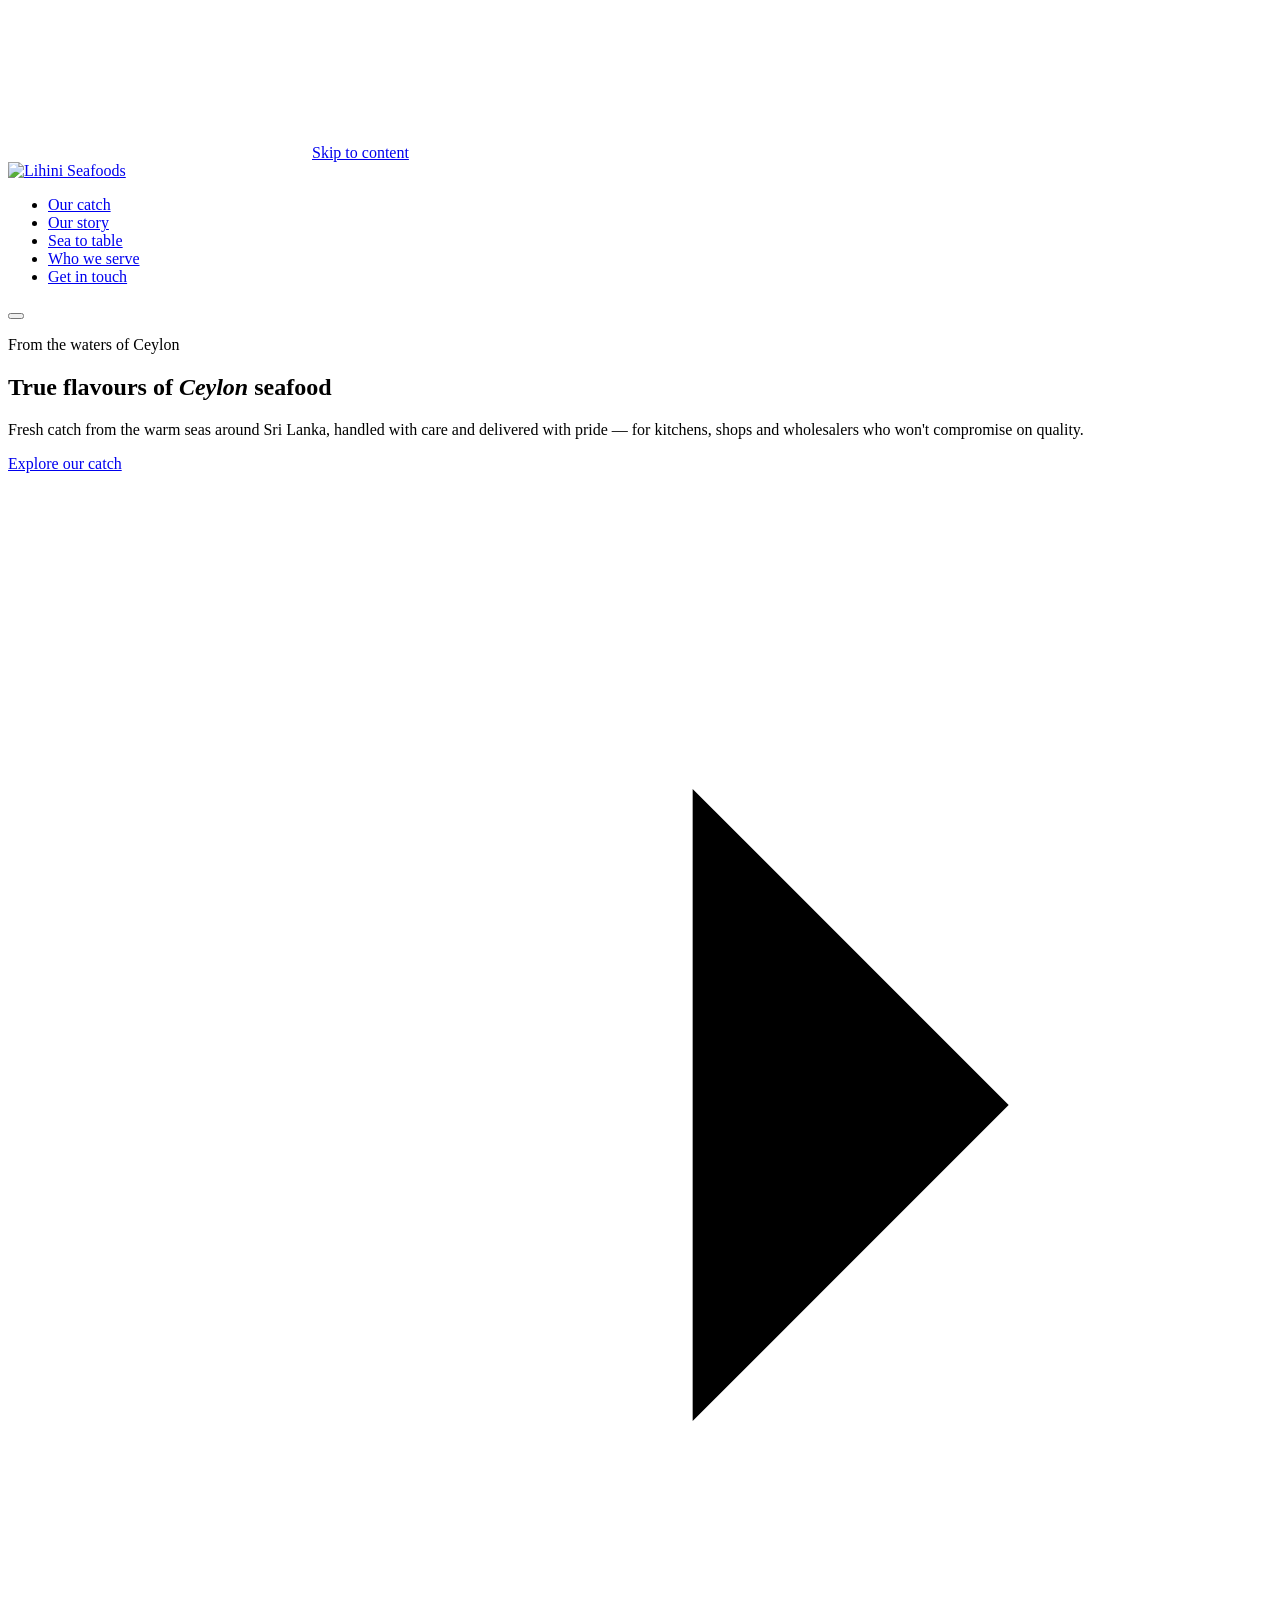
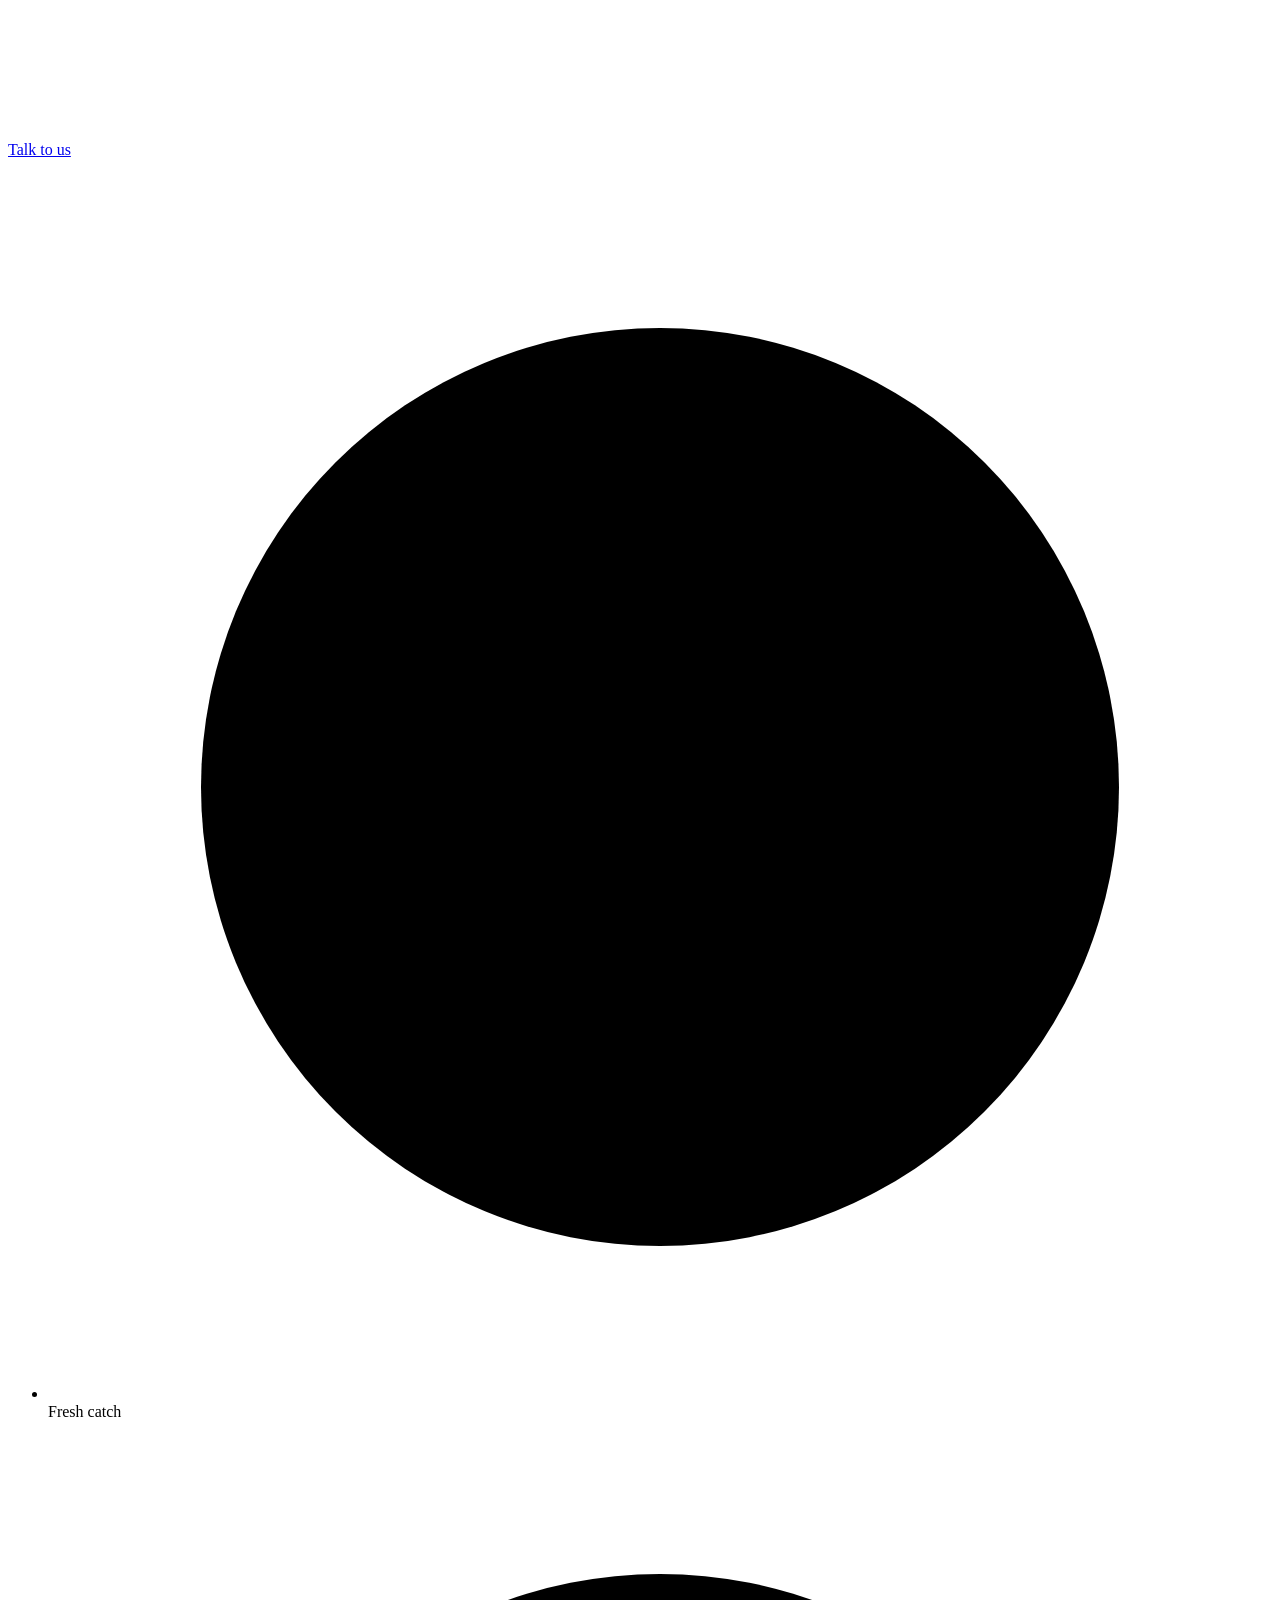
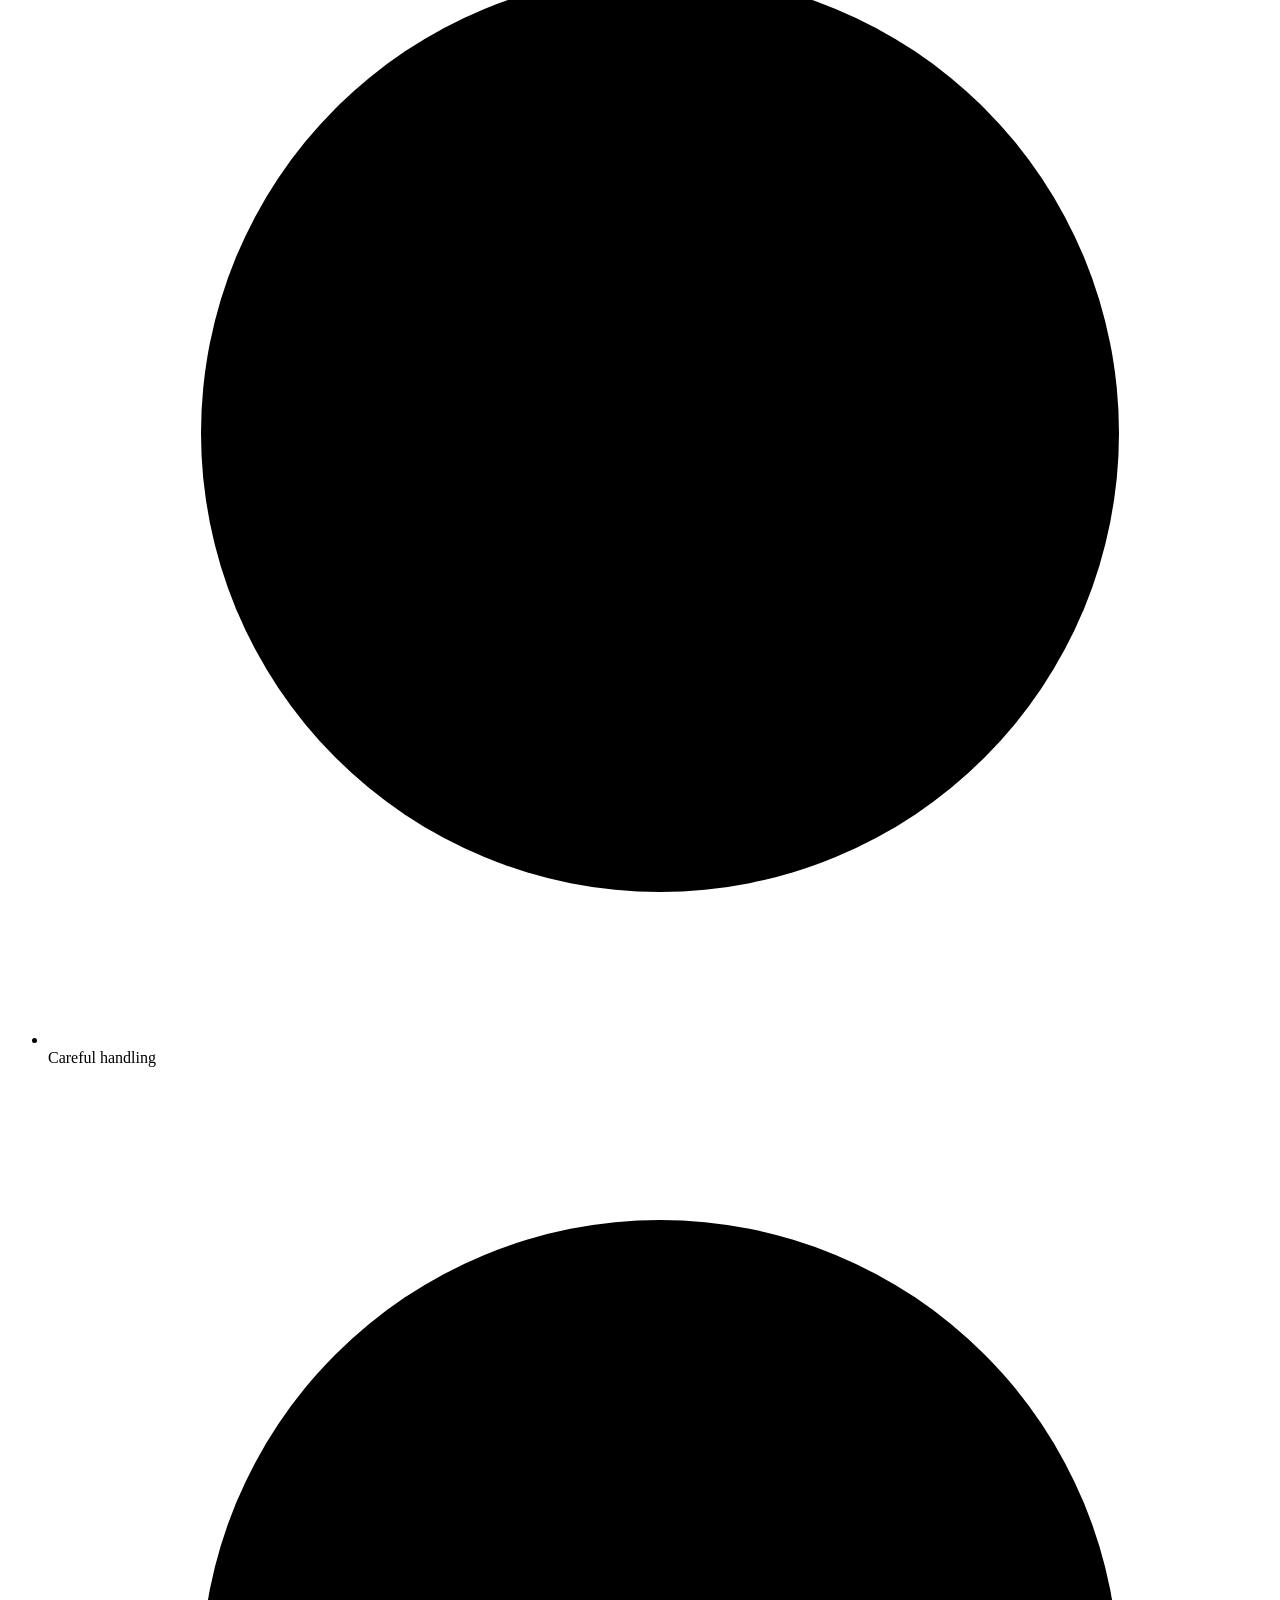
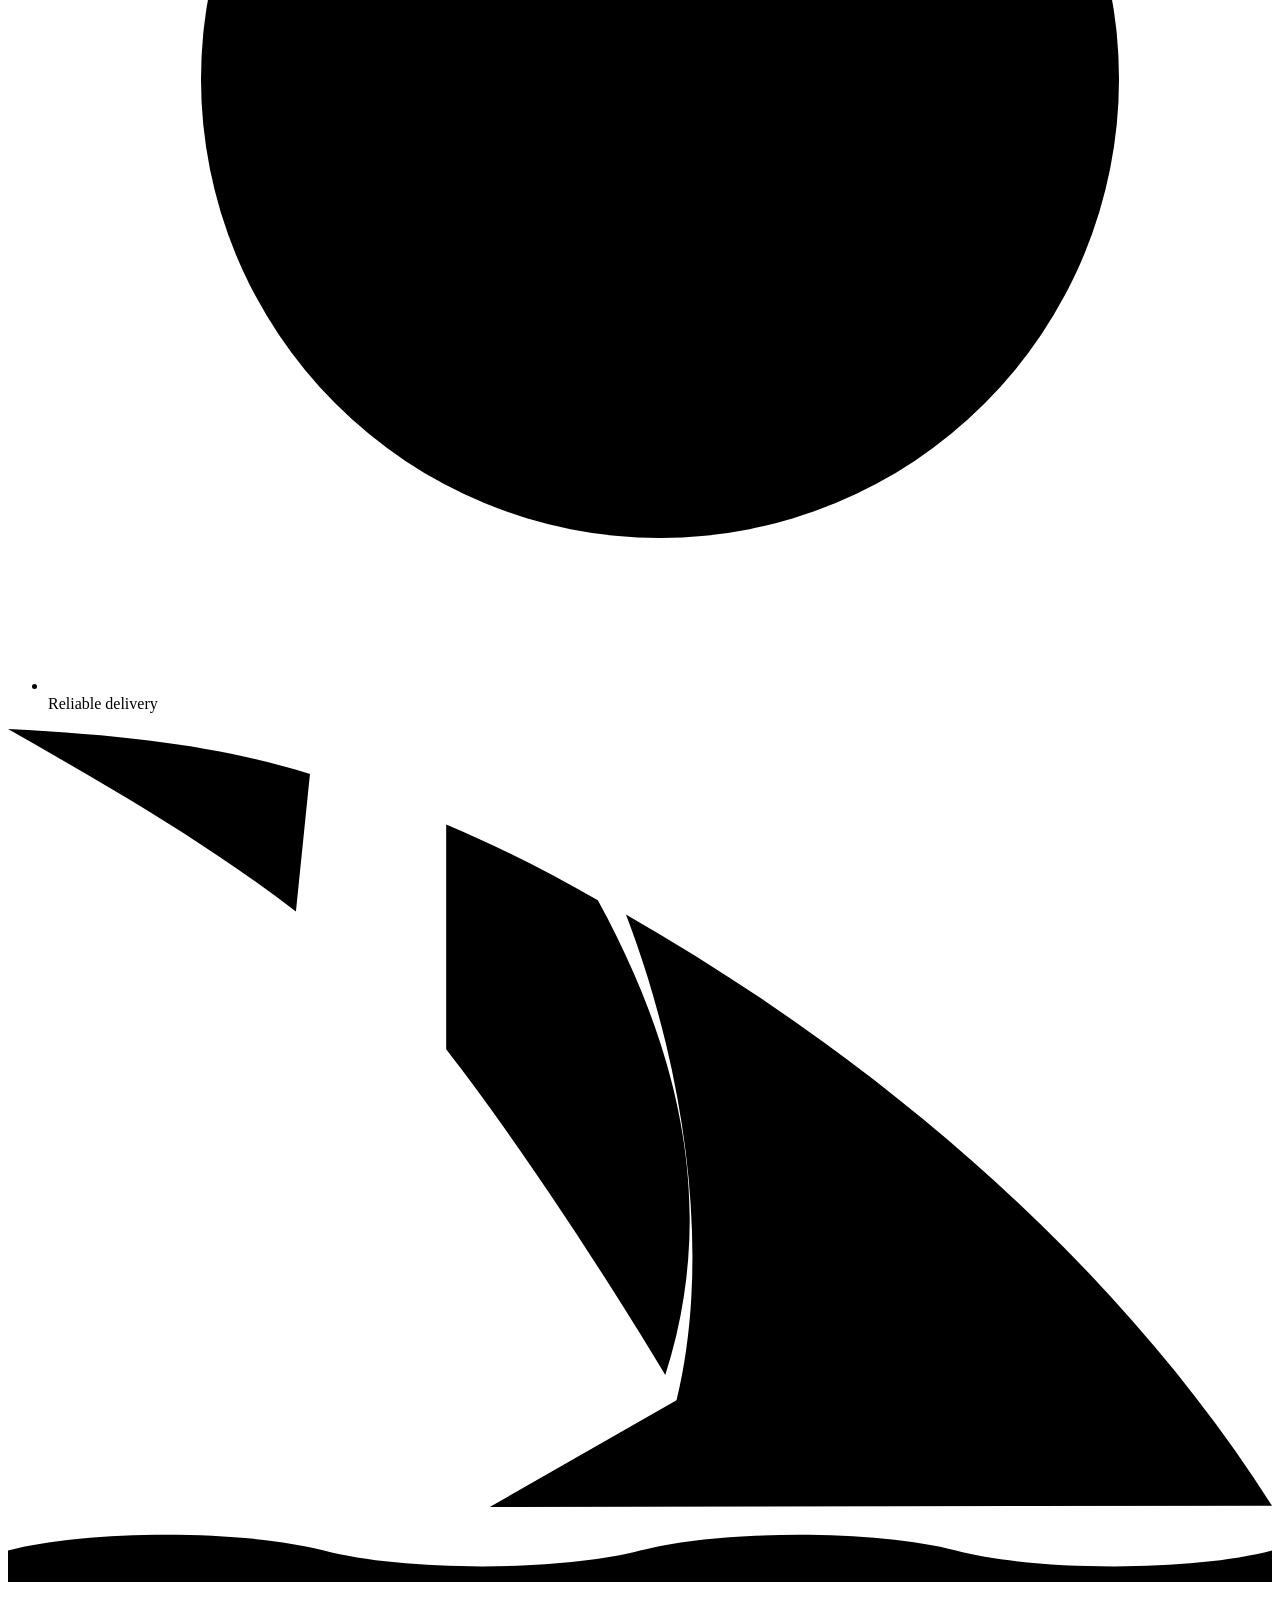
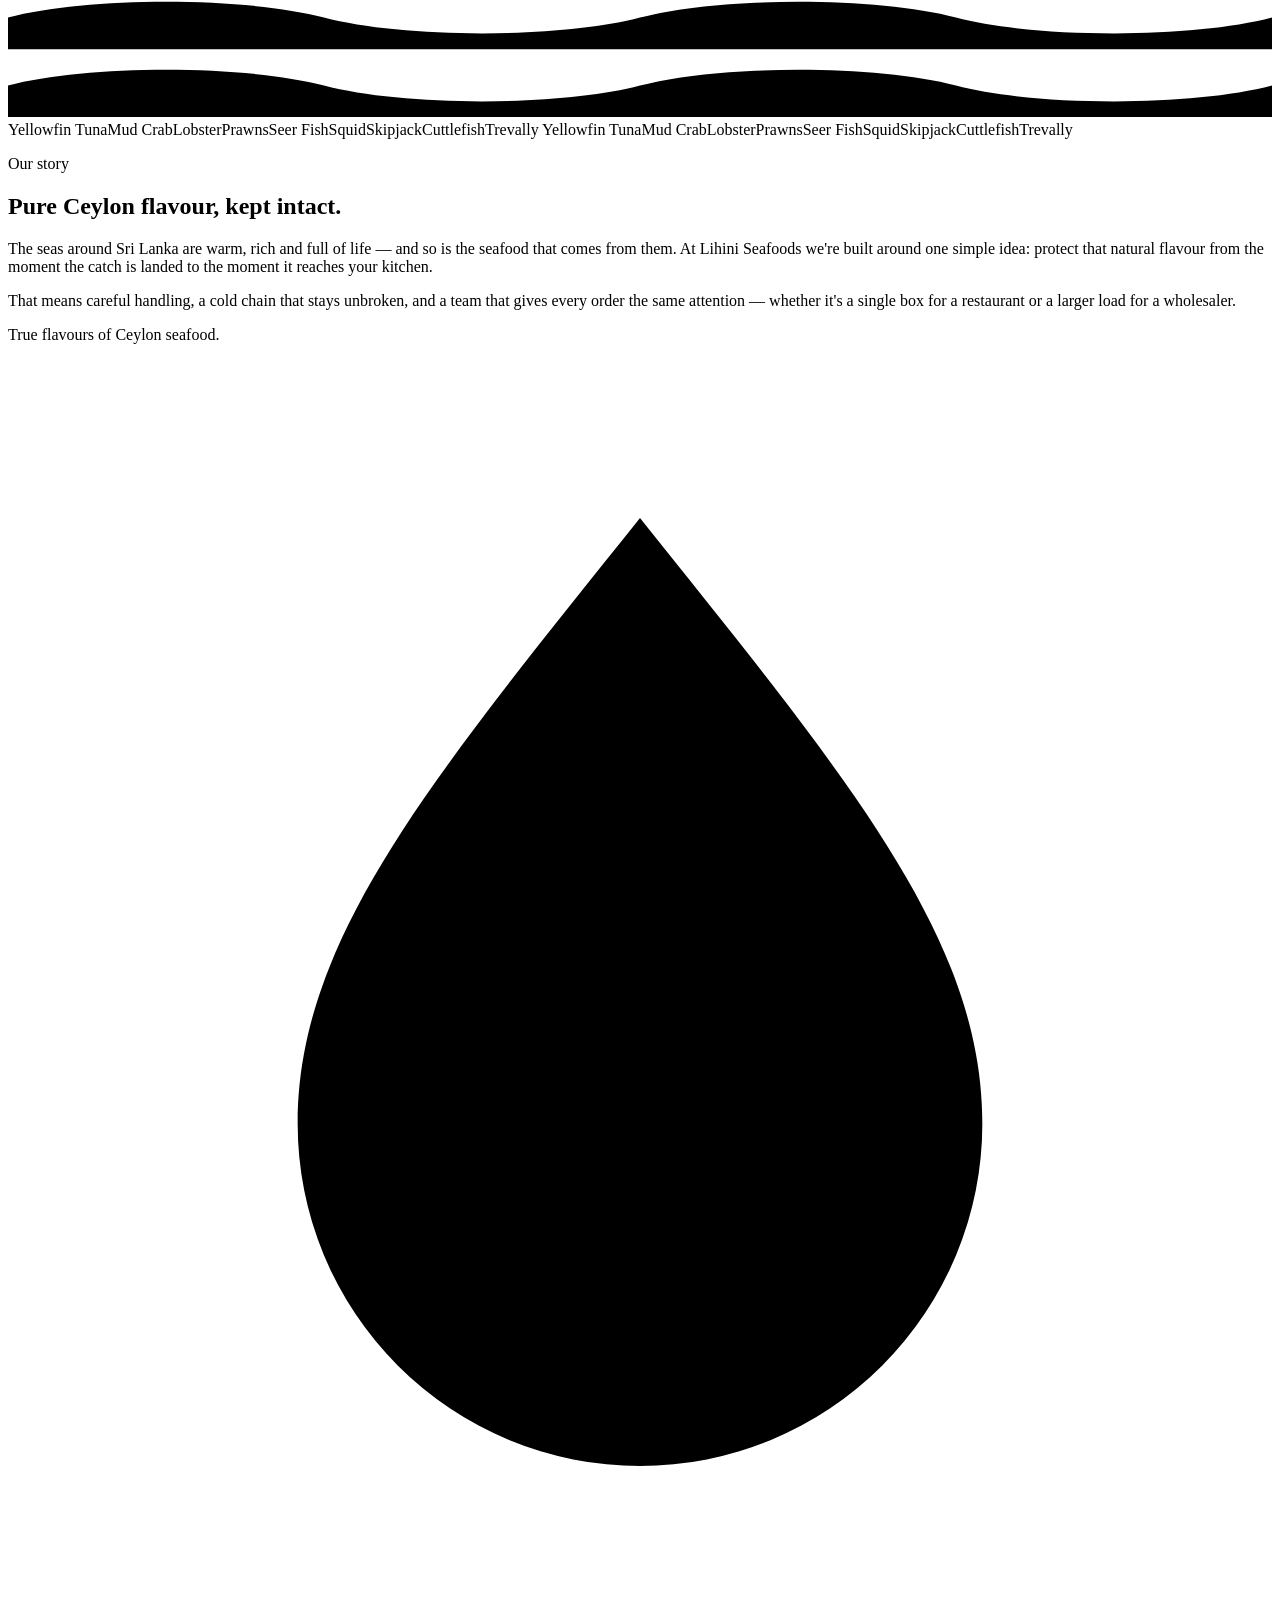
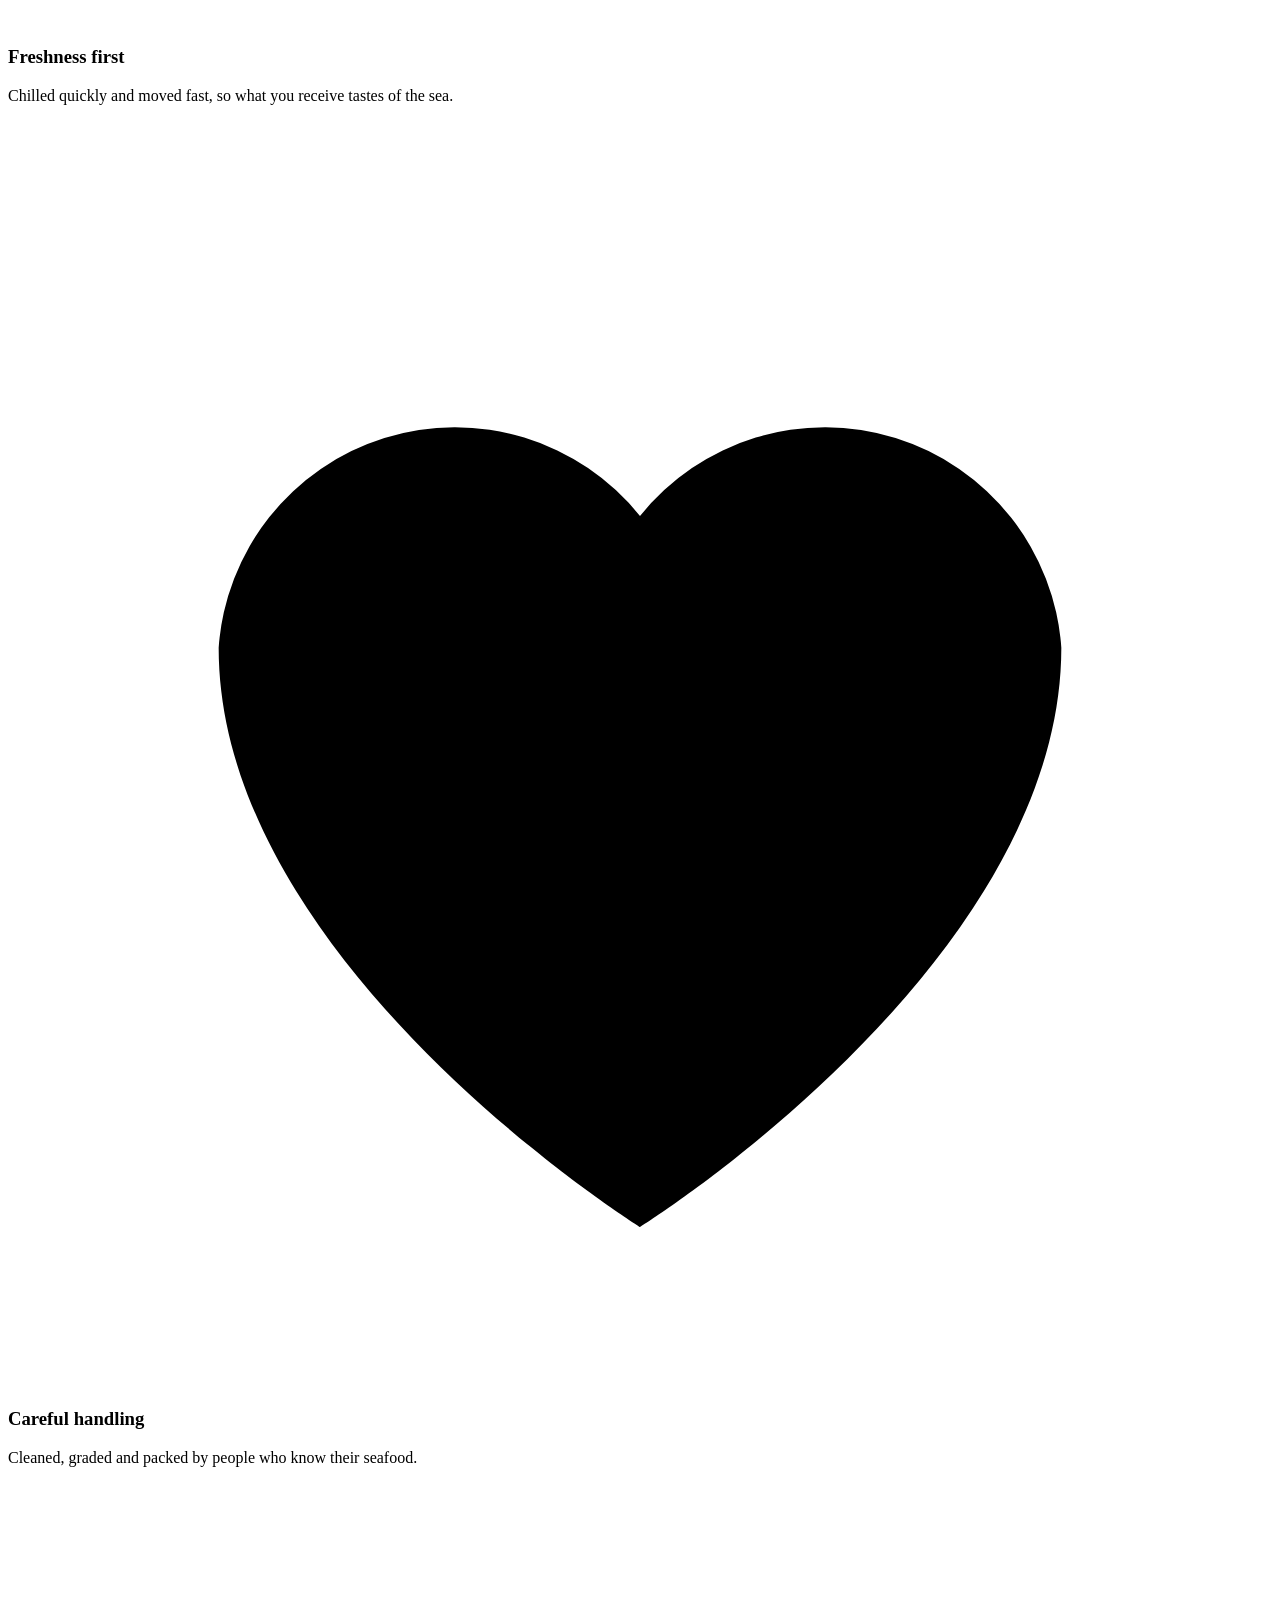
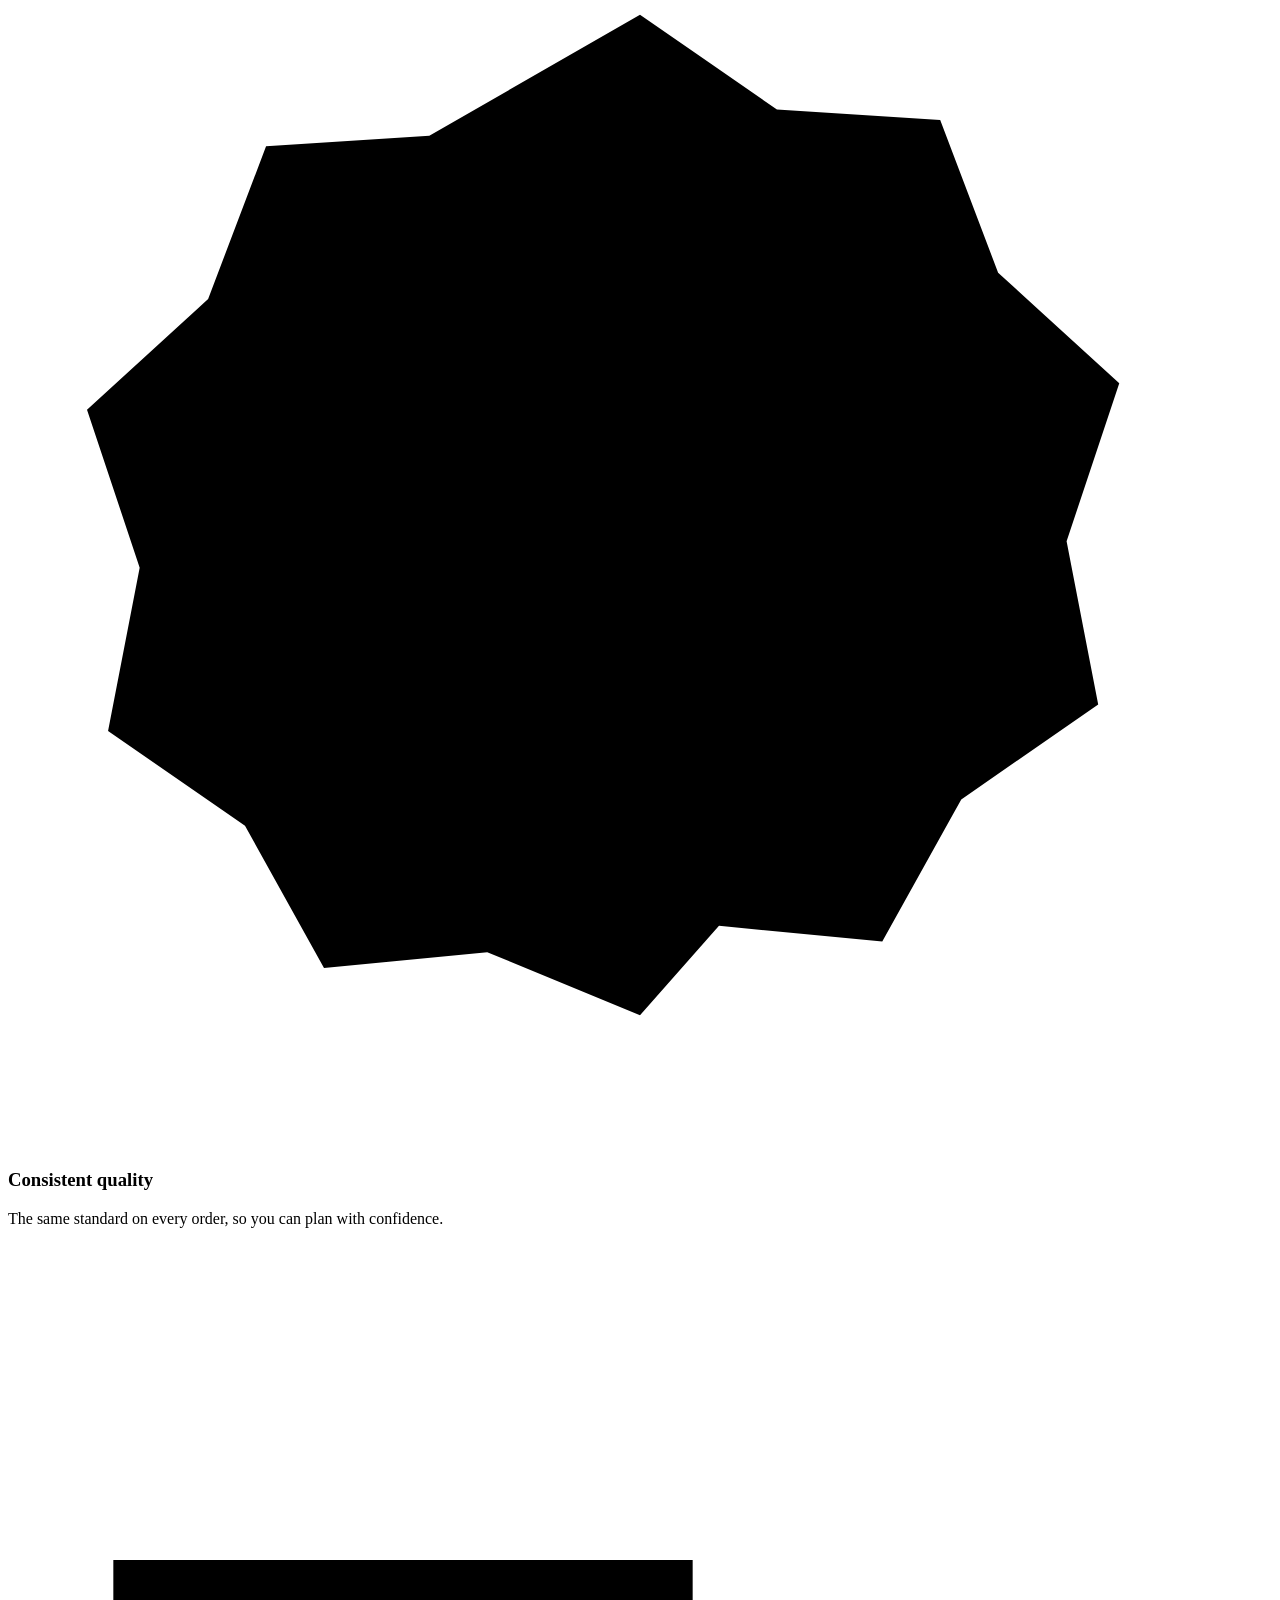
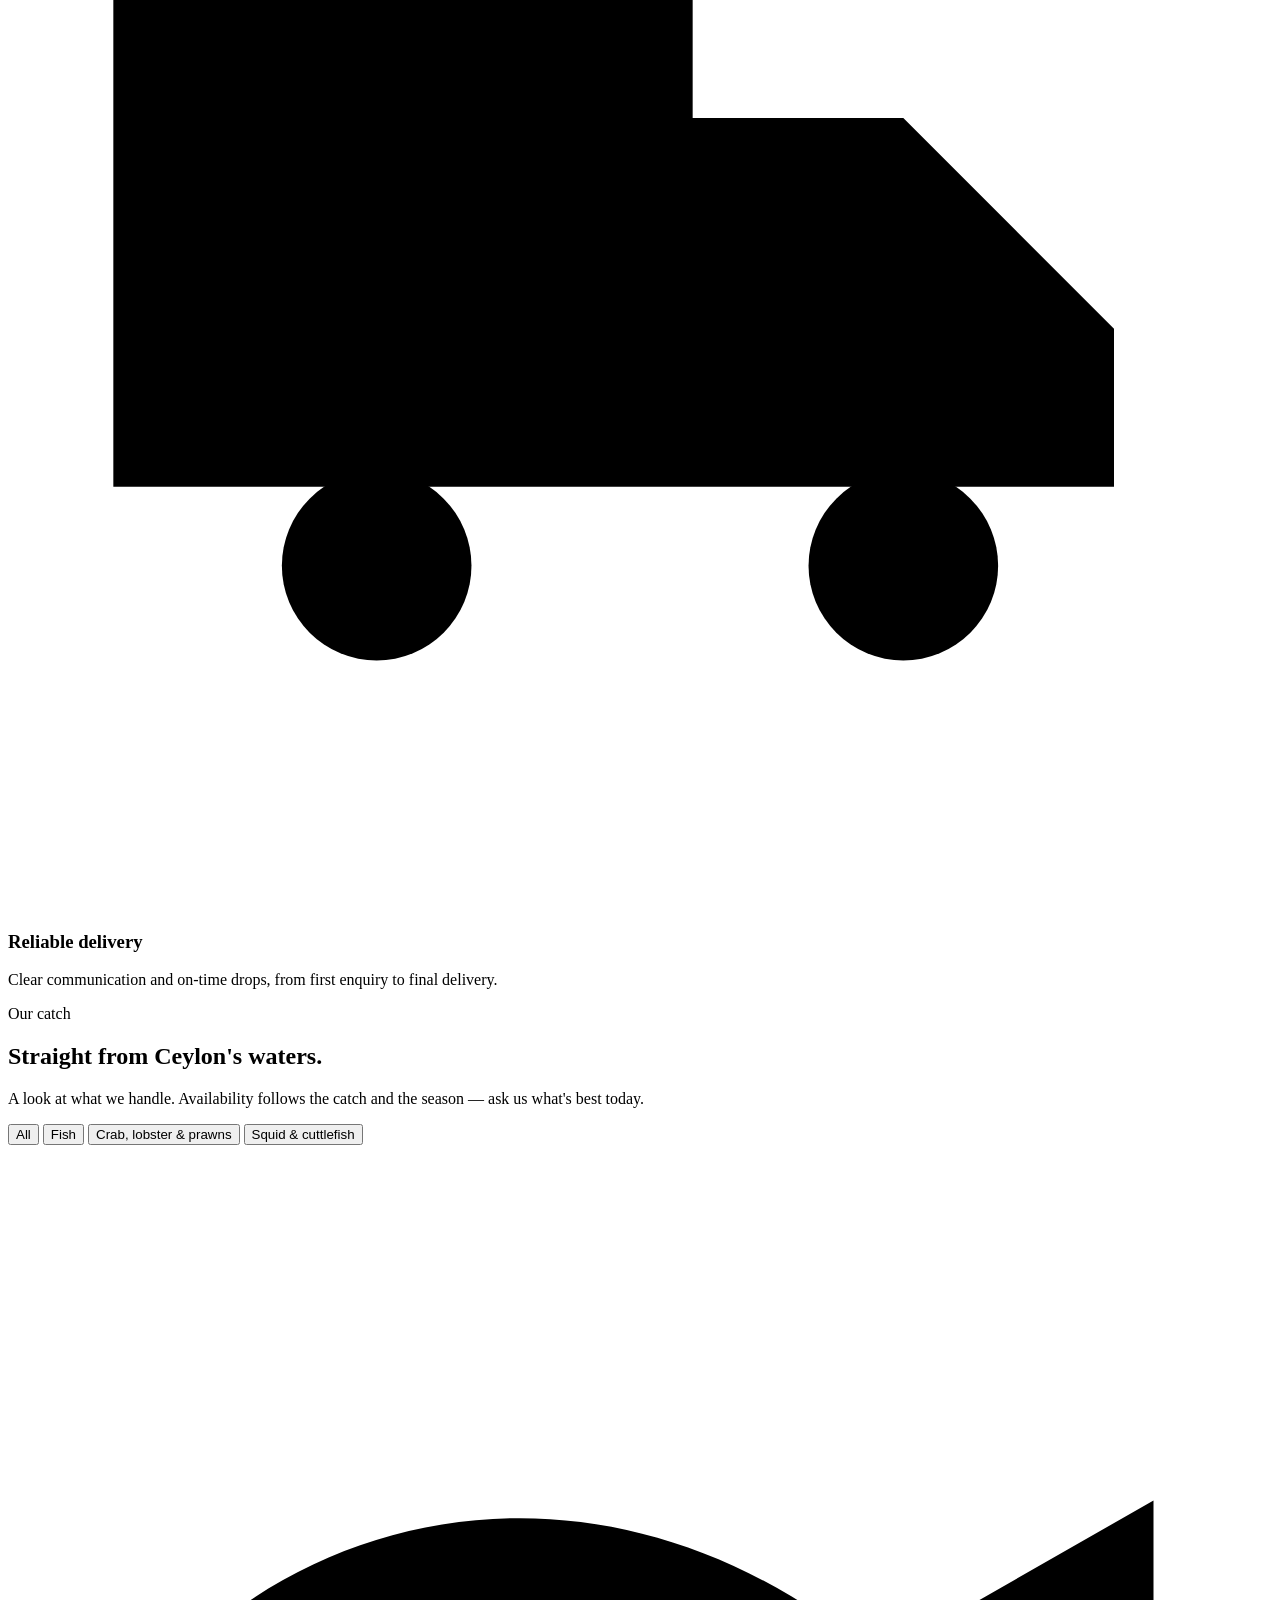
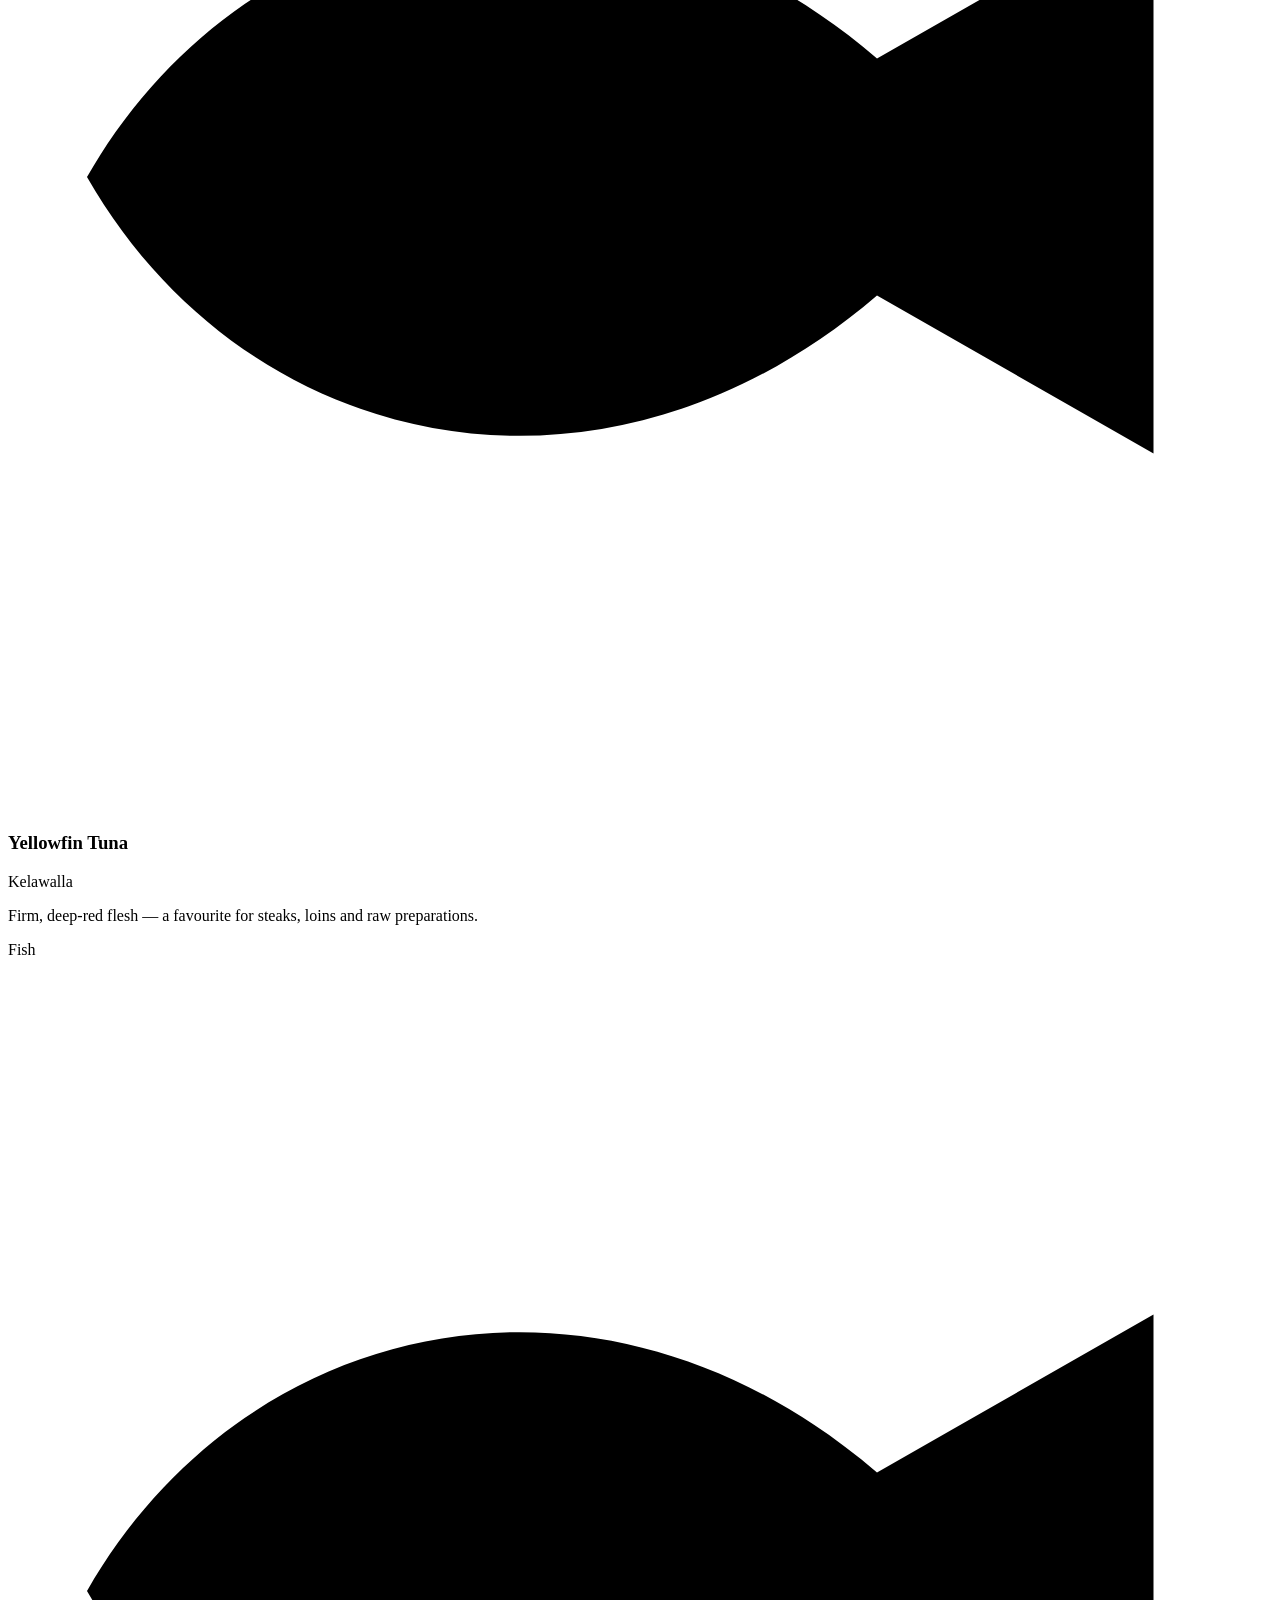
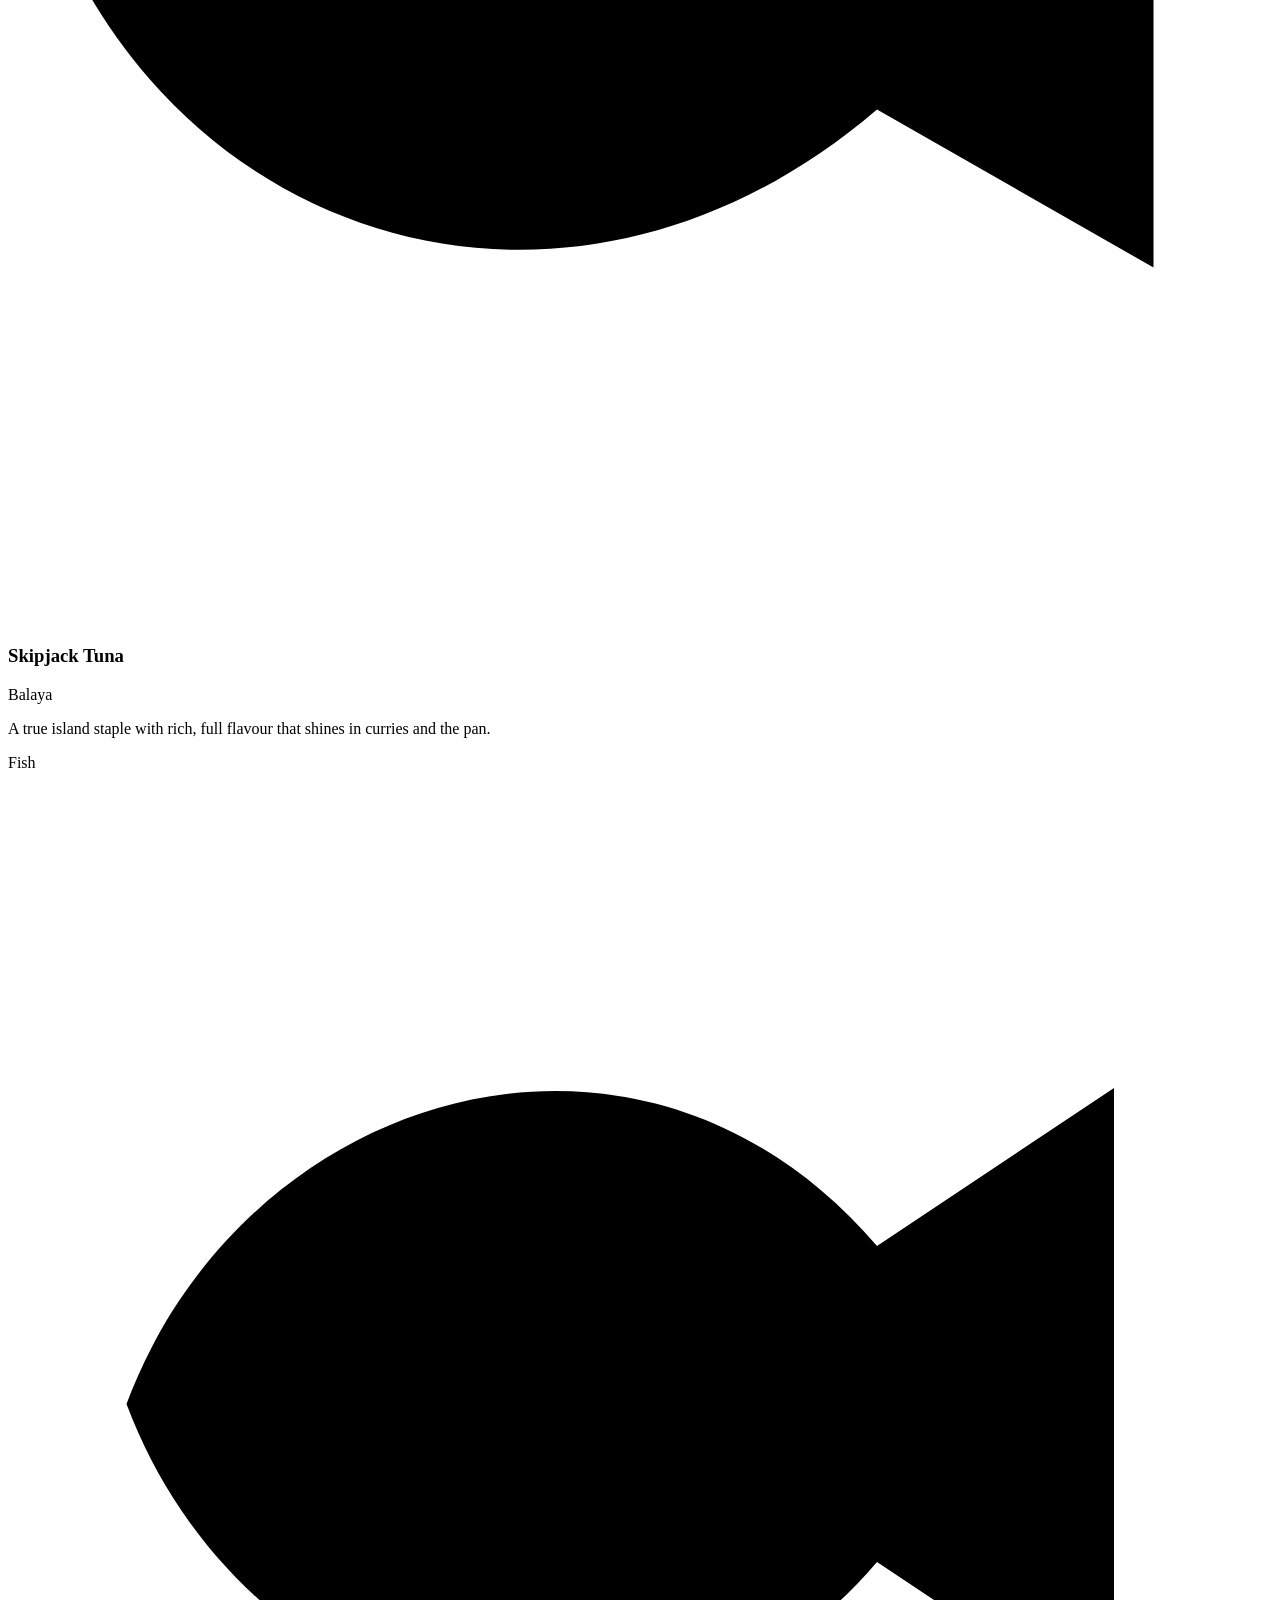
==== index.html @ 2b6627c9 "Add files via upload" ====
<!doctype html>
<html lang="en">
<head>
<meta charset="utf-8">
<meta name="viewport" content="width=device-width,initial-scale=1">
<title>Lihini Seafoods | True flavours of Ceylon seafood</title>
<meta name="description" content="Lihini Seafoods brings the true flavours of Ceylon seafood to your kitchen — fresh fish, crab, lobster, prawns and squid, carefully handled and reliably delivered.">
<meta name="theme-color" content="#17345a">
<link rel="canonical" href="https://lihini.pages.dev/">

<meta property="og:type" content="website">
<meta property="og:site_name" content="Lihini Seafoods">
<meta property="og:title" content="Lihini Seafoods | True flavours of Ceylon seafood">
<meta property="og:description" content="Fresh Ceylon seafood, carefully handled and reliably delivered.">
<meta property="og:url" content="https://lihini.pages.dev/">
<meta property="og:image" content="https://lihini.pages.dev/assets/img/og.jpg">
<meta property="og:image:width" content="1200">
<meta property="og:image:height" content="630">
<meta name="twitter:card" content="summary_large_image">

<link rel="icon" href="favicon.svg" type="image/svg+xml">
<link rel="icon" href="favicon.ico" sizes="48x48">
<link rel="apple-touch-icon" href="assets/img/apple-touch-icon.png">

<link rel="preload" href="assets/fonts/fira-400.woff" as="font" type="font/woff" crossorigin>
<link rel="preload" href="assets/fonts/fira-800.woff" as="font" type="font/woff" crossorigin>
<link rel="stylesheet" href="assets/css/style.css">
<script>document.documentElement.className="js"</script>

<script type="application/ld+json">
{"@context":"https://schema.org","@type":"Organization","name":"Lihini Seafoods","url":"https://lihini.pages.dev/","logo":"https://lihini.pages.dev/assets/img/logo-full.webp","slogan":"True flavours of Ceylon seafood"}
</script>
</head>
<body>

<!-- Icon sprite -->
<svg class="sprite" aria-hidden="true" focusable="false">
  <symbol id="i-arrow" viewBox="0 0 24 24"><path d="M5 12h14M13 6l6 6-6 6"/></symbol>
  <symbol id="i-check" viewBox="0 0 24 24"><circle cx="12" cy="12" r="9"/><path d="M8 12.5l3 3 5-6"/></symbol>

  <!-- catch icons -->
  <symbol id="c-fish" viewBox="0 0 64 64"><path d="M4 32C12 18 30 14 44 26l14-8v28l-14-8C30 50 12 46 4 32z"/><path d="M22 24c3 5 3 11 0 16"/><circle cx="14" cy="30" r="1.6" fill="currentColor" stroke="none"/></symbol>
  <symbol id="c-fish2" viewBox="0 0 64 64"><path d="M6 32c6-16 26-22 38-8l12-8v32l-12-8C32 54 12 48 6 32z"/><path d="M18 34c8 3 16 3 24 0"/><circle cx="16" cy="29" r="1.6" fill="currentColor" stroke="none"/></symbol>
  <symbol id="c-crab" viewBox="0 0 64 64"><ellipse cx="32" cy="38" rx="16" ry="11"/><path d="M18 33C9 31 6 22 11 15c4 3 6 7 9 11M46 33c9-2 12-11 7-18-4 3-6 7-9 11M17 42l-9 6M19 46l-7 8M24 49l-4 8M47 42l9 6M45 46l7 8M40 49l4 8M27 28v-5M37 28v-5"/></symbol>
  <symbol id="c-lobster" viewBox="0 0 64 64"><path d="M32 22c-6 0-8 8-6 16l2 10h8l2-10c2-8 0-16-6-16z"/><path d="M26 26C18 24 14 18 16 10c6 2 10 6 12 12M38 26c8-2 12-8 10-16-6 2-10 6-12 12M30 22L26 6M34 22l4-16M26 34h12M27 41h10M26 52l-4 8M32 52v9M38 52l4 8"/></symbol>
  <symbol id="c-prawn" viewBox="0 0 64 64"><path d="M46 16C36 10 20 14 16 28c-3 12 4 22 16 24-6-6-6-14-2-20 4-6 12-8 16-16z"/><path d="M46 16c6-2 10-6 12-10M46 16c6 2 12 0 14-2M16 28l-8 2M18 36l-8 6M24 44l-5 8M24 24l8 6"/></symbol>
  <symbol id="c-squid" viewBox="0 0 64 64"><path d="M32 4c8 8 10 22 6 32H26c-4-10-2-24 6-32z"/><path d="M32 4L21 15M32 4l11 11M26 36c-2 8-6 14-10 22M30 36c0 10-2 16-2 24M34 36c0 10 2 16 2 24M38 36c2 8 6 14 10 22"/><circle cx="29" cy="31" r="1.5" fill="currentColor" stroke="none"/><circle cx="35" cy="31" r="1.5" fill="currentColor" stroke="none"/></symbol>

  <!-- value icons -->
  <symbol id="v-drop" viewBox="0 0 24 24"><path d="M12 3c4 5 6.5 8 6.5 11.5a6.5 6.5 0 0 1-13 0C5.5 11 8 8 12 3z"/></symbol>
  <symbol id="v-hands" viewBox="0 0 24 24"><path d="M12 21s-8-5-8-11a4.5 4.5 0 0 1 8-2.5A4.5 4.5 0 0 1 20 10c0 6-8 11-8 11z"/></symbol>
  <symbol id="v-badge" viewBox="0 0 24 24"><path d="M12 2.5l2.6 1.8 3.1.2 1.1 2.9 2.3 2.1-1 3 .6 3.1-2.6 1.8-1.5 2.7-3.1-.3L12 21.5l-2.9-1.2-3.1.3-1.5-2.7-2.6-1.8.6-3.1-1-3 2.3-2.1 1.1-2.9 3.1-.2z"/><path d="M8.5 12.2l2.5 2.5 4.5-5"/></symbol>
  <symbol id="v-truck" viewBox="0 0 24 24"><path d="M2 6h11v10H2zM13 9h4l4 4v3h-8"/><circle cx="7" cy="17.5" r="1.8"/><circle cx="17" cy="17.5" r="1.8"/></symbol>

  <!-- audience icons -->
  <symbol id="a-plate" viewBox="0 0 24 24"><circle cx="13" cy="12" r="6.5"/><circle cx="13" cy="12" r="3"/><path d="M3 3v6a2 2 0 0 0 2 2v10M6.5 3v6M3 7h3.5"/></symbol>
  <symbol id="a-shop" viewBox="0 0 24 24"><path d="M3 9l1.5-5h15L21 9M4 9v11h16V9M3 9c0 2 3 2 3 0 0 2 3 2 3 0 0 2 3 2 3 0 0 2 3 2 3 0 0 2 3 2 3 0M10 20v-6h4v6"/></symbol>
  <symbol id="a-box" viewBox="0 0 24 24"><path d="M3 8l9-4 9 4-9 4-9-4zM3 8v8l9 4 9-4V8M12 12v8"/></symbol>
  <symbol id="a-cloche" viewBox="0 0 24 24"><path d="M4 17h16M5 17a7 7 0 0 1 14 0M12 8V6M10 6h4M3 20h18"/></symbol>

  <!-- decorative fin -->
  <symbol id="fin" viewBox="0 0 900 560"><path d="M0 0C100 5 160 15 215 32L205 130C140 80 70 40 0 0Z"/><path d="M312 68C350 84 385 102 420 122C490 250 500 360 468 460C420 380 360 290 312 228Z"/><path d="M440 132C620 235 790 380 900 553L343 554L476 478C500 380 485 250 440 132Z"/></symbol>
</svg>

<a class="skip" href="#products">Skip to content</a>

<!-- ============ HEADER ============ -->
<header class="hdr">
  <div class="wrap">
    <a class="brand" href="#top" aria-label="Lihini Seafoods — home">
      <img src="assets/img/logo.webp" width="124" height="48" alt="Lihini Seafoods">
    </a>
    <nav class="nav" id="nav" aria-label="Main">
      <ul>
        <li><a href="#products">Our catch</a></li>
        <li><a href="#about">Our story</a></li>
        <li><a href="#process">Sea to table</a></li>
        <li><a href="#serve">Who we serve</a></li>
        <li class="cta"><a class="btn btn-p" href="#contact">Get in touch</a></li>
      </ul>
    </nav>
    <button class="burger" id="burger" aria-label="Menu" aria-expanded="false" aria-controls="nav"><span></span><span></span><span></span></button>
  </div>
</header>

<main id="top">

<!-- ============ HERO ============ -->
<section class="hero" aria-label="Welcome">
  <div class="bubbles" aria-hidden="true">
    <i style="--x:8%;--s:14px;--t:15s;--d:0s"></i><i style="--x:19%;--s:22px;--t:19s;--d:3s"></i><i style="--x:33%;--s:10px;--t:13s;--d:6s"></i><i style="--x:47%;--s:18px;--t:17s;--d:1s"></i>
    <i style="--x:61%;--s:12px;--t:14s;--d:8s"></i><i style="--x:74%;--s:24px;--t:21s;--d:4s"></i><i style="--x:86%;--s:16px;--t:16s;--d:9s"></i><i style="--x:93%;--s:10px;--t:12s;--d:2s"></i>
  </div>

  <div class="wrap hero-grid">
    <div class="hero-copy">
      <p class="eyebrow fade" style="--d:.1">From the waters of Ceylon</p>
      <h1 aria-label="True flavours of Ceylon seafood">
        <span class="w" aria-hidden="true"><span style="--i:0">True</span></span>
        <span class="w" aria-hidden="true"><span style="--i:1">flavours</span></span>
        <span class="w" aria-hidden="true"><span style="--i:2">of</span></span>
        <span class="w" aria-hidden="true"><em style="--i:3">Ceylon</em></span>
        <span class="w" aria-hidden="true"><span style="--i:4">seafood</span></span>
      </h1>
      <p class="lead fade" style="--d:.8">Fresh catch from the warm seas around Sri Lanka, handled with care and delivered with pride — for kitchens, shops and wholesalers who won't compromise on quality.</p>
      <div class="hero-cta fade" style="--d:1">
        <a class="btn btn-p" href="#products">Explore our catch <svg viewBox="0 0 24 24" aria-hidden="true"><use href="#i-arrow"/></svg></a>
        <a class="btn btn-o" href="#contact">Talk to us</a>
      </div>
      <ul class="ticks fade" style="--d:1.2">
        <li><svg viewBox="0 0 24 24" aria-hidden="true"><use href="#i-check"/></svg>Fresh catch</li>
        <li><svg viewBox="0 0 24 24" aria-hidden="true"><use href="#i-check"/></svg>Careful handling</li>
        <li><svg viewBox="0 0 24 24" aria-hidden="true"><use href="#i-check"/></svg>Reliable delivery</li>
      </ul>
    </div>

    <div class="art" aria-hidden="true">
      <i class="dot d1"></i><i class="dot d2"></i><i class="dot d3"></i>
      <svg class="fin" viewBox="0 0 900 560">
        <path class="b b1" d="M0 0C100 5 160 15 215 32L205 130C140 80 70 40 0 0Z"/>
        <path class="b b2" d="M312 68C350 84 385 102 420 122C490 250 500 360 468 460C420 380 360 290 312 228Z"/>
        <path class="b b3" d="M440 132C620 235 790 380 900 553L343 554L476 478C500 380 485 250 440 132Z"/>
      </svg>
    </div>
  </div>

  <div class="waves" aria-hidden="true">
    <svg class="wv w1" viewBox="0 0 2400 120" preserveAspectRatio="none"><path d="M0 60C150 20 450 20 600 60S1050 100 1200 60S1650 20 1800 60S2250 100 2400 60V120H0Z"/></svg>
    <svg class="wv w2" viewBox="0 0 2400 120" preserveAspectRatio="none"><path d="M0 60C150 20 450 20 600 60S1050 100 1200 60S1650 20 1800 60S2250 100 2400 60V120H0Z"/></svg>
    <svg class="wv w3" viewBox="0 0 2400 120" preserveAspectRatio="none"><path d="M0 60C150 20 450 20 600 60S1050 100 1200 60S1650 20 1800 60S2250 100 2400 60V120H0Z"/></svg>
  </div>
</section>

<!-- ============ SPECIES BELT ============ -->
<div class="belt" aria-hidden="true">
  <div class="belt-track">
    <span>Yellowfin Tuna</span><span>Mud Crab</span><span>Lobster</span><span>Prawns</span><span>Seer Fish</span><span>Squid</span><span>Skipjack</span><span>Cuttlefish</span><span>Trevally</span>
    <span>Yellowfin Tuna</span><span>Mud Crab</span><span>Lobster</span><span>Prawns</span><span>Seer Fish</span><span>Squid</span><span>Skipjack</span><span>Cuttlefish</span><span>Trevally</span>
  </div>
</div>

<!-- ============ ABOUT ============ -->
<section class="sec" id="about">
  <div class="wrap about">
    <div class="reveal">
      <p class="eyebrow">Our story</p>
      <h2>Pure Ceylon flavour, kept intact.</h2>
      <p class="body">The seas around Sri Lanka are warm, rich and full of life — and so is the seafood that comes from them. At Lihini Seafoods we're built around one simple idea: protect that natural flavour from the moment the catch is landed to the moment it reaches your kitchen.</p>
      <p class="body">That means careful handling, a cold chain that stays unbroken, and a team that gives every order the same attention — whether it's a single box for a restaurant or a larger load for a wholesaler.</p>
      <p class="quote">True flavours of Ceylon seafood.</p>
    </div>

    <div class="values">
      <article class="val reveal" style="--d:.05">
        <span class="vic"><svg viewBox="0 0 24 24" aria-hidden="true"><use href="#v-drop"/></svg></span>
        <h3>Freshness first</h3>
        <p>Chilled quickly and moved fast, so what you receive tastes of the sea.</p>
      </article>
      <article class="val reveal" style="--d:.15">
        <span class="vic"><svg viewBox="0 0 24 24" aria-hidden="true"><use href="#v-hands"/></svg></span>
        <h3>Careful handling</h3>
        <p>Cleaned, graded and packed by people who know their seafood.</p>
      </article>
      <article class="val reveal" style="--d:.25">
        <span class="vic"><svg viewBox="0 0 24 24" aria-hidden="true"><use href="#v-badge"/></svg></span>
        <h3>Consistent quality</h3>
        <p>The same standard on every order, so you can plan with confidence.</p>
      </article>
      <article class="val reveal" style="--d:.35">
        <span class="vic"><svg viewBox="0 0 24 24" aria-hidden="true"><use href="#v-truck"/></svg></span>
        <h3>Reliable delivery</h3>
        <p>Clear communication and on-time drops, from first enquiry to final delivery.</p>
      </article>
    </div>
  </div>
</section>

<!-- ============ PRODUCTS ============ -->
<section class="sec sec-foam" id="products">
  <div class="wrap">
    <div class="head reveal">
      <p class="eyebrow">Our catch</p>
      <h2>Straight from Ceylon's waters.</h2>
      <p class="lead">A look at what we handle. Availability follows the catch and the season — ask us what's best today.</p>
    </div>

    <div class="chips reveal" role="group" aria-label="Filter the catch">
      <button class="chip" data-f="all" aria-pressed="true">All</button>
      <button class="chip" data-f="fish" aria-pressed="false">Fish</button>
      <button class="chip" data-f="shellfish" aria-pressed="false">Crab, lobster &amp; prawns</button>
      <button class="chip" data-f="squid" aria-pressed="false">Squid &amp; cuttlefish</button>
    </div>

    <div class="grid" id="grid">
      <article class="card reveal" data-cat="fish" style="--d:0">
        <span class="cic"><svg class="ic" viewBox="0 0 64 64" aria-hidden="true"><use href="#c-fish"/></svg></span>
        <h3>Yellowfin Tuna</h3><p class="loc">Kelawalla</p>
        <p>Firm, deep-red flesh — a favourite for steaks, loins and raw preparations.</p>
        <span class="tag">Fish</span>
      </article>
      <article class="card reveal" data-cat="fish" style="--d:.06">
        <span class="cic"><svg class="ic" viewBox="0 0 64 64" aria-hidden="true"><use href="#c-fish"/></svg></span>
        <h3>Skipjack Tuna</h3><p class="loc">Balaya</p>
        <p>A true island staple with rich, full flavour that shines in curries and the pan.</p>
        <span class="tag">Fish</span>
      </article>
      <article class="card reveal" data-cat="fish" style="--d:.12">
        <span class="cic"><svg class="ic" viewBox="0 0 64 64" aria-hidden="true"><use href="#c-fish2"/></svg></span>
        <h3>Seer Fish</h3><p class="loc">Thora</p>
        <p>Prized for firm, clean-tasting meat — superb fried, grilled or simmered in a curry.</p>
        <span class="tag">Fish</span>
      </article>
      <article class="card reveal" data-cat="fish" style="--d:.18">
        <span class="cic"><svg class="ic" viewBox="0 0 64 64" aria-hidden="true"><use href="#c-fish2"/></svg></span>
        <h3>Trevally</h3><p class="loc">Paraw</p>
        <p>Sweet, tender flesh that suits grilling, steaming and pan-frying.</p>
        <span class="tag">Fish</span>
      </article>
      <article class="card reveal" data-cat="shellfish" style="--d:.24">
        <span class="cic"><svg class="ic" viewBox="0 0 64 64" aria-hidden="true"><use href="#c-crab"/></svg></span>
        <h3>Mud Crab</h3><p class="loc">Kakuluwo</p>
        <p>Sweet, generous meat with deep ocean flavour — a showstopper on any menu.</p>
        <span class="tag">Shellfish</span>
      </article>
      <article class="card reveal" data-cat="shellfish" style="--d:.3">
        <span class="cic"><svg class="ic" viewBox="0 0 64 64" aria-hidden="true"><use href="#c-lobster"/></svg></span>
        <h3>Lobster</h3><p class="loc">Tropical waters</p>
        <p>Tender, naturally sweet meat for those occasions that deserve something special.</p>
        <span class="tag">Shellfish</span>
      </article>
      <article class="card reveal" data-cat="shellfish" style="--d:.36">
        <span class="cic"><svg class="ic" viewBox="0 0 64 64" aria-hidden="true"><use href="#c-prawn"/></svg></span>
        <h3>Prawns</h3><p class="loc">Isso</p>
        <p>Juicy, sweet and versatile — from everyday sizes to impressive jumbos.</p>
        <span class="tag">Shellfish</span>
      </article>
      <article class="card reveal" data-cat="squid" style="--d:.42">
        <span class="cic"><svg class="ic" viewBox="0 0 64 64" aria-hidden="true"><use href="#c-squid"/></svg></span>
        <h3>Squid &amp; Cuttlefish</h3><p class="loc">Dallo</p>
        <p>Tender when cooked right — ideal for rings, stir-fries and a hot grill.</p>
        <span class="tag">Squid &amp; cuttlefish</span>
      </article>
    </div>

    <p class="more reveal">Looking for something that isn't listed? <a href="#contact">Ask us</a> — we'll tell you what's available.</p>
  </div>
</section>

<!-- ============ PROCESS ============ -->
<section class="sec sec-deep" id="process">
  <svg class="bgfin" viewBox="0 0 900 560" aria-hidden="true"><use href="#fin"/></svg>
  <div class="wrap">
    <div class="head reveal">
      <p class="eyebrow light">From sea to table</p>
      <h2>Fresh doesn't happen by accident.</h2>
      <p class="lead">Every step is about one thing: getting the catch to you tasting exactly as the sea intended.</p>
    </div>

    <ol class="steps" id="steps">
      <li class="step" style="--i:0"><span class="num">1</span><div><h3>Landed</h3><p>Fresh catch brought in from the waters around Sri Lanka.</p></div></li>
      <li class="step" style="--i:1"><span class="num">2</span><div><h3>Chilled</h3><p>Cooled quickly to lock in freshness and flavour.</p></div></li>
      <li class="step" style="--i:2"><span class="num">3</span><div><h3>Prepared</h3><p>Cleaned, sorted and packed with care.</p></div></li>
      <li class="step" style="--i:3"><span class="num">4</span><div><h3>Cold chain</h3><p>Kept cold every step of the way.</p></div></li>
      <li class="step" style="--i:4"><span class="num">5</span><div><h3>Delivered</h3><p>Straight to your kitchen, shop or warehouse.</p></div></li>
    </ol>
  </div>
</section>

<!-- ============ WHO WE SERVE ============ -->
<section class="sec" id="serve">
  <div class="wrap">
    <div class="head reveal">
      <p class="eyebrow">Who we serve</p>
      <h2>Made for people who care about seafood.</h2>
      <p class="lead">Whether you're plating for guests or stocking a counter, we'll make sure you get seafood you can be proud of.</p>
    </div>
    <div class="tiles">
      <article class="tile reveal" style="--d:0"><svg class="ti" viewBox="0 0 24 24" aria-hidden="true"><use href="#a-plate"/></svg><h3>Hotels &amp; restaurants</h3><p>Consistent quality and dependable supply for busy kitchens.</p></article>
      <article class="tile reveal" style="--d:.1"><svg class="ti" viewBox="0 0 24 24" aria-hidden="true"><use href="#a-shop"/></svg><h3>Fish shops &amp; markets</h3><p>Fresh, well-presented catch your regulars will come back for.</p></article>
      <article class="tile reveal" style="--d:.2"><svg class="ti" viewBox="0 0 24 24" aria-hidden="true"><use href="#a-box"/></svg><h3>Wholesale &amp; bulk</h3><p>Larger volumes for buyers who want the same attention to quality.</p></article>
      <article class="tile reveal" style="--d:.3"><svg class="ti" viewBox="0 0 24 24" aria-hidden="true"><use href="#a-cloche"/></svg><h3>Caterers &amp; events</h3><p>Seafood for banquets, buffets and special occasions.</p></article>
    </div>
  </div>
</section>

<!-- ============ CONTACT ============ -->
<section class="sec sec-foam" id="contact">
  <div class="wrap contact">
    <div class="reveal">
      <p class="eyebrow">Contact</p>
      <h2>Let's talk seafood.</h2>
      <p class="lead">Ask for today's catch, request a price list or place an order. Tell us what you need and we'll get back to you.</p>

      <ul class="clist">
        <li data-k="phone" hidden><span class="lab">Call</span><a class="v"></a></li>
        <li data-k="whatsapp" hidden><span class="lab">WhatsApp</span><a class="v" target="_blank" rel="noopener"></a></li>
        <li data-k="email" hidden><span class="lab">Email</span><a class="v"></a></li>
        <li data-k="address" hidden><span class="lab">Find us</span><span class="v"></span></li>
        <li data-k="instagram" hidden><span class="lab">Instagram</span><a class="v" target="_blank" rel="noopener"></a></li>
        <li data-k="facebook" hidden><span class="lab">Facebook</span><a class="v" target="_blank" rel="noopener"></a></li>
      </ul>
      <p class="soon">Our contact details are on their way — please check back shortly.</p>
    </div>

    <form class="form reveal" id="cform" style="--d:.15" novalidate>
      <div class="row">
        <label>Your name<input name="name" autocomplete="name" required></label>
        <label>Phone or email<input name="contact" autocomplete="off" required></label>
      </div>
      <label>I'm interested in
        <select name="interest">
          <option>Fresh fish</option>
          <option>Crab, lobster &amp; prawns</option>
          <option>Squid &amp; cuttlefish</option>
          <option>A bit of everything</option>
        </select>
      </label>
      <label>Message<textarea name="message" rows="4" placeholder="Quantities, delivery location, anything we should know…"></textarea></label>
      <div class="actions" id="actions">
        <button class="btn btn-wa" type="button" data-ch="wa" hidden>Send on WhatsApp</button>
        <button class="btn btn-o" type="button" data-ch="mail" hidden>Send by email</button>
      </div>
      <p class="status" id="cstatus" role="status" aria-live="polite"></p>
    </form>
  </div>
</section>

</main>

<!-- ============ FOOTER ============ -->
<footer class="foot">
  <svg class="fwave" viewBox="0 0 1200 60" preserveAspectRatio="none" aria-hidden="true"><path d="M0 30C150 0 450 0 600 30S1050 60 1200 30V60H0Z"/></svg>
  <div class="wrap fgrid">
    <div class="fbrand">
      <div class="logocard"><img src="assets/img/logo-full.webp" width="220" height="113" alt="Lihini Seafoods — True flavours of Ceylon seafood" loading="lazy"></div>
    </div>
    <nav aria-label="Footer">
      <h4>Explore</h4>
      <ul>
        <li><a href="#products">Our catch</a></li>
        <li><a href="#about">Our story</a></li>
        <li><a href="#process">Sea to table</a></li>
        <li><a href="#serve">Who we serve</a></li>
        <li><a href="#contact">Contact</a></li>
      </ul>
    </nav>
    <div>
      <h4>Contact</h4>
      <ul class="flist">
        <li data-k="phone" hidden><a class="v"></a></li>
        <li data-k="whatsapp" hidden><a class="v" target="_blank" rel="noopener"></a></li>
        <li data-k="email" hidden><a class="v"></a></li>
        <li data-k="address" hidden><span class="v"></span></li>
        <li data-k="instagram" hidden><a class="v" target="_blank" rel="noopener"></a></li>
        <li data-k="facebook" hidden><a class="v" target="_blank" rel="noopener"></a></li>
        <li class="soon">Details coming soon.</li>
      </ul>
    </div>
  </div>
  <div class="wrap fbar">
    <p>© <span id="yr">2026</span> Lihini Seafoods. All rights reserved.</p>
    <a href="#top">Back to top ↑</a>
  </div>
</footer>

<script src="assets/js/main.js" defer></script>
</body>
</html>
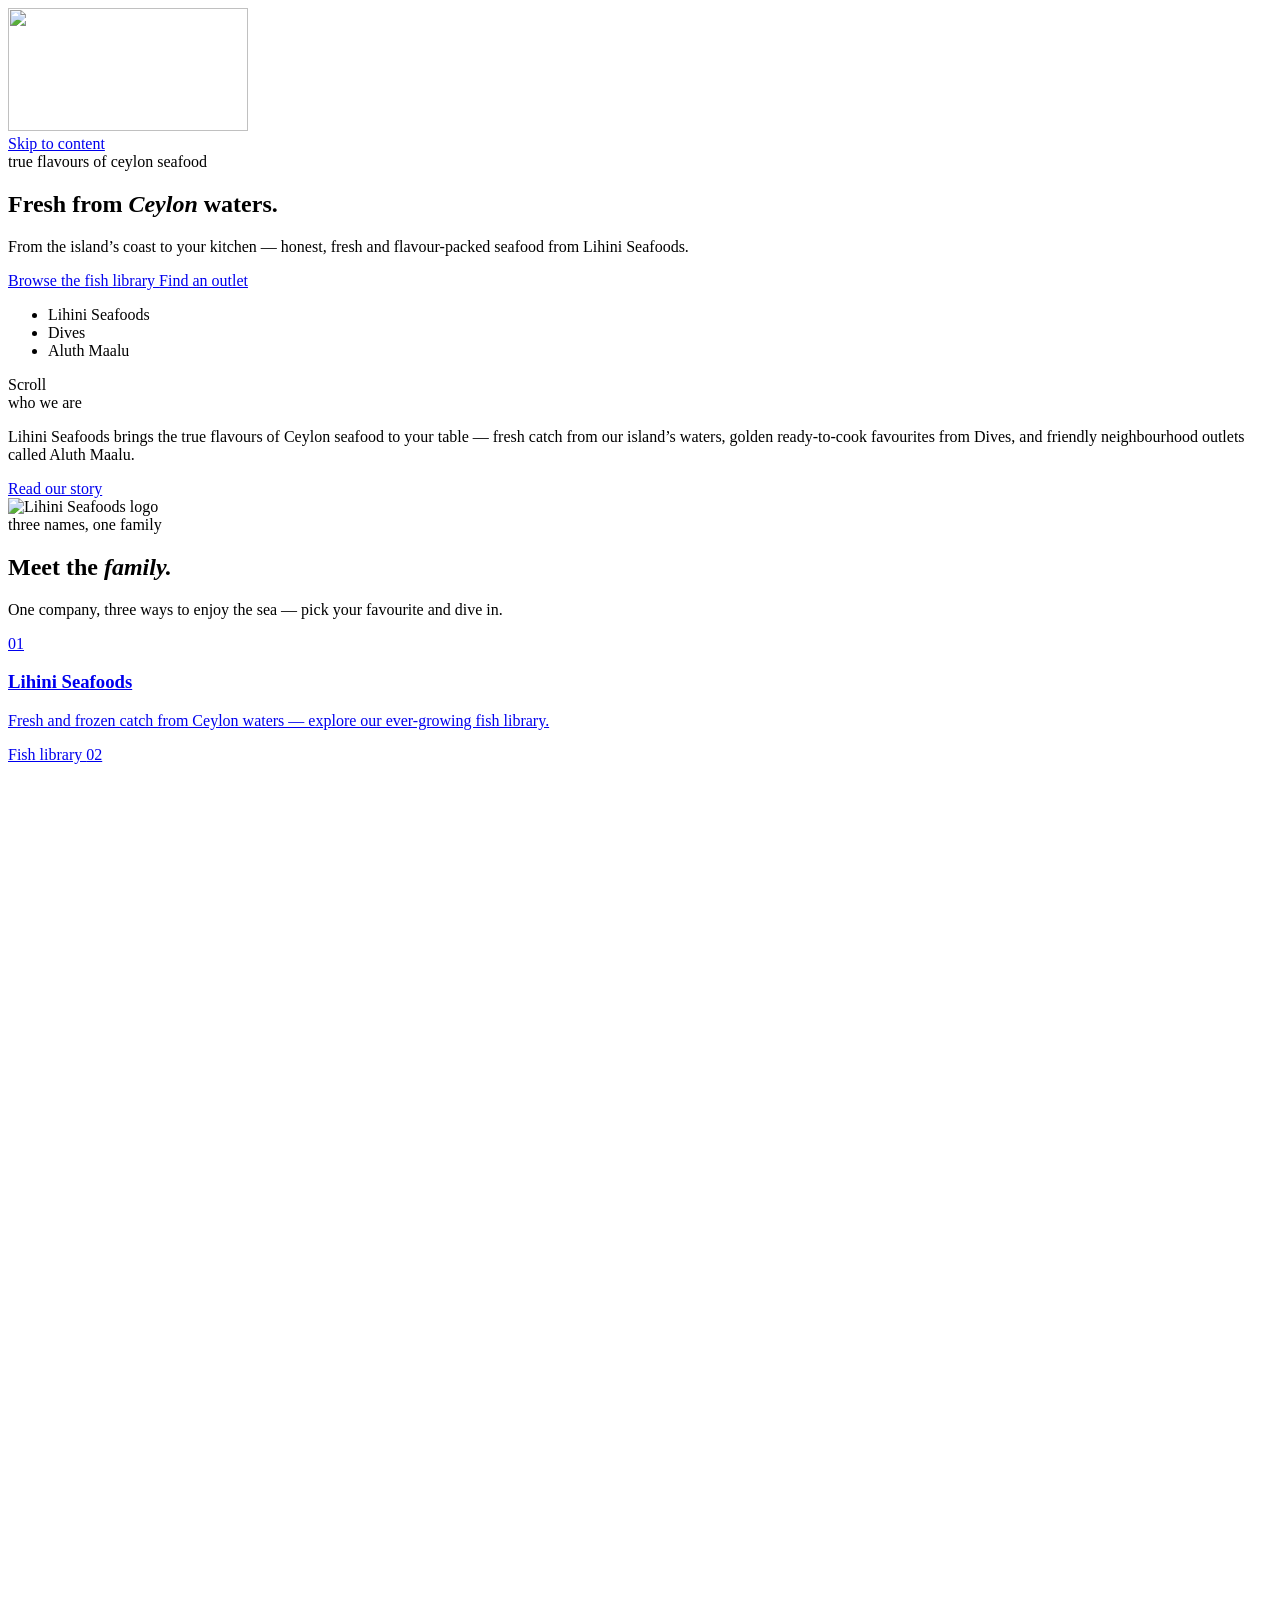
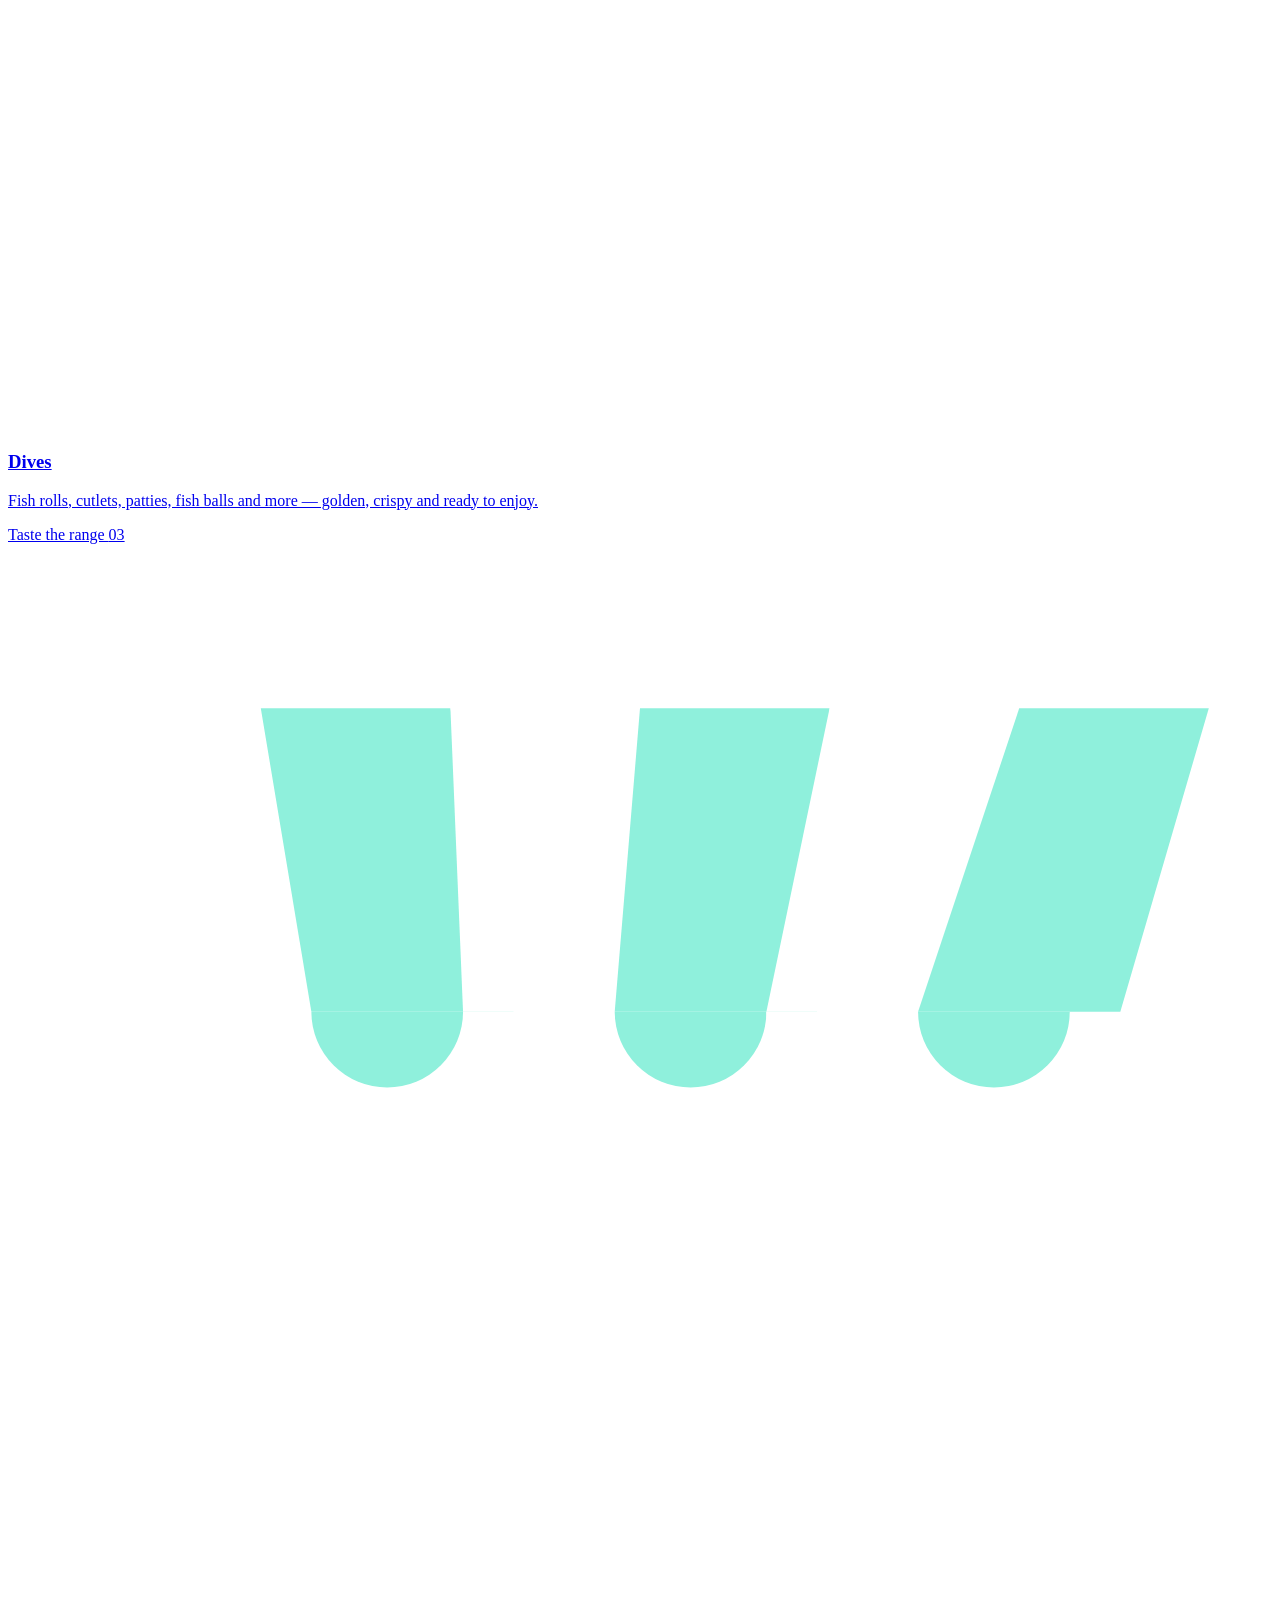
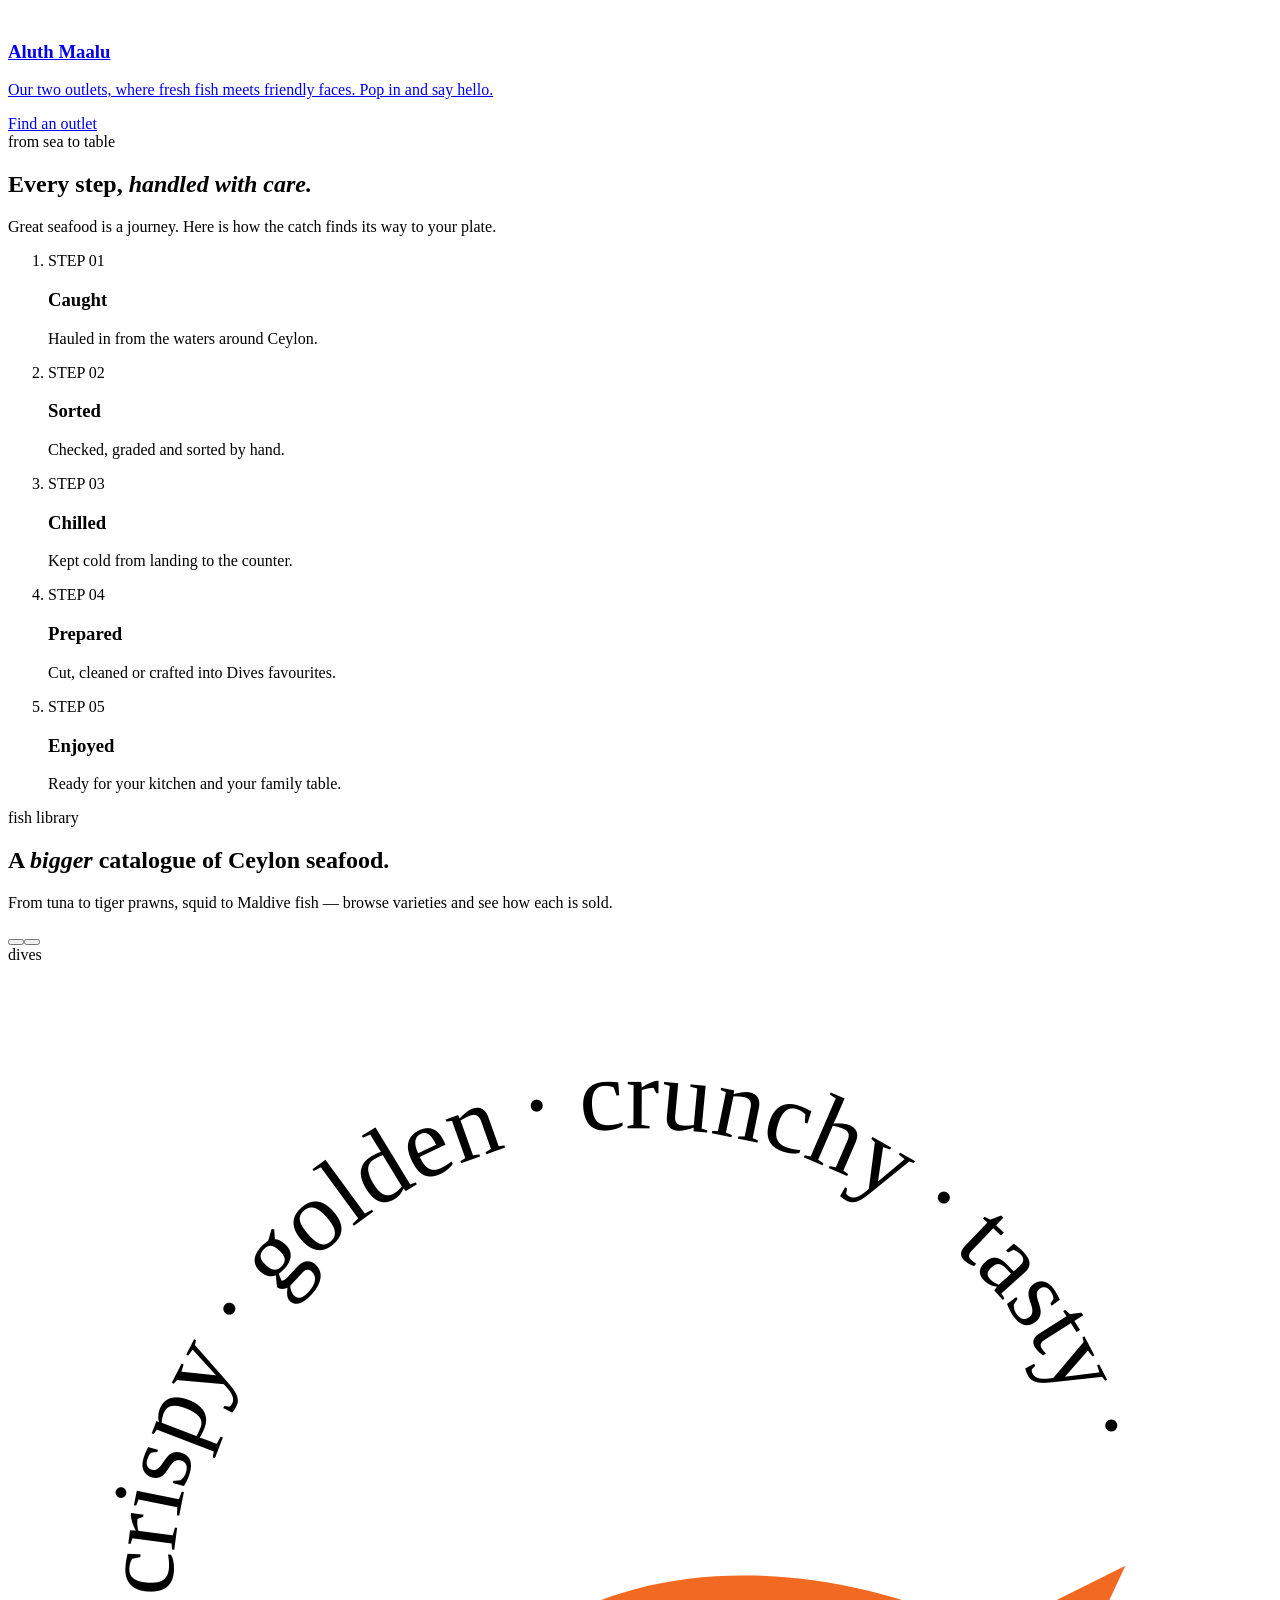
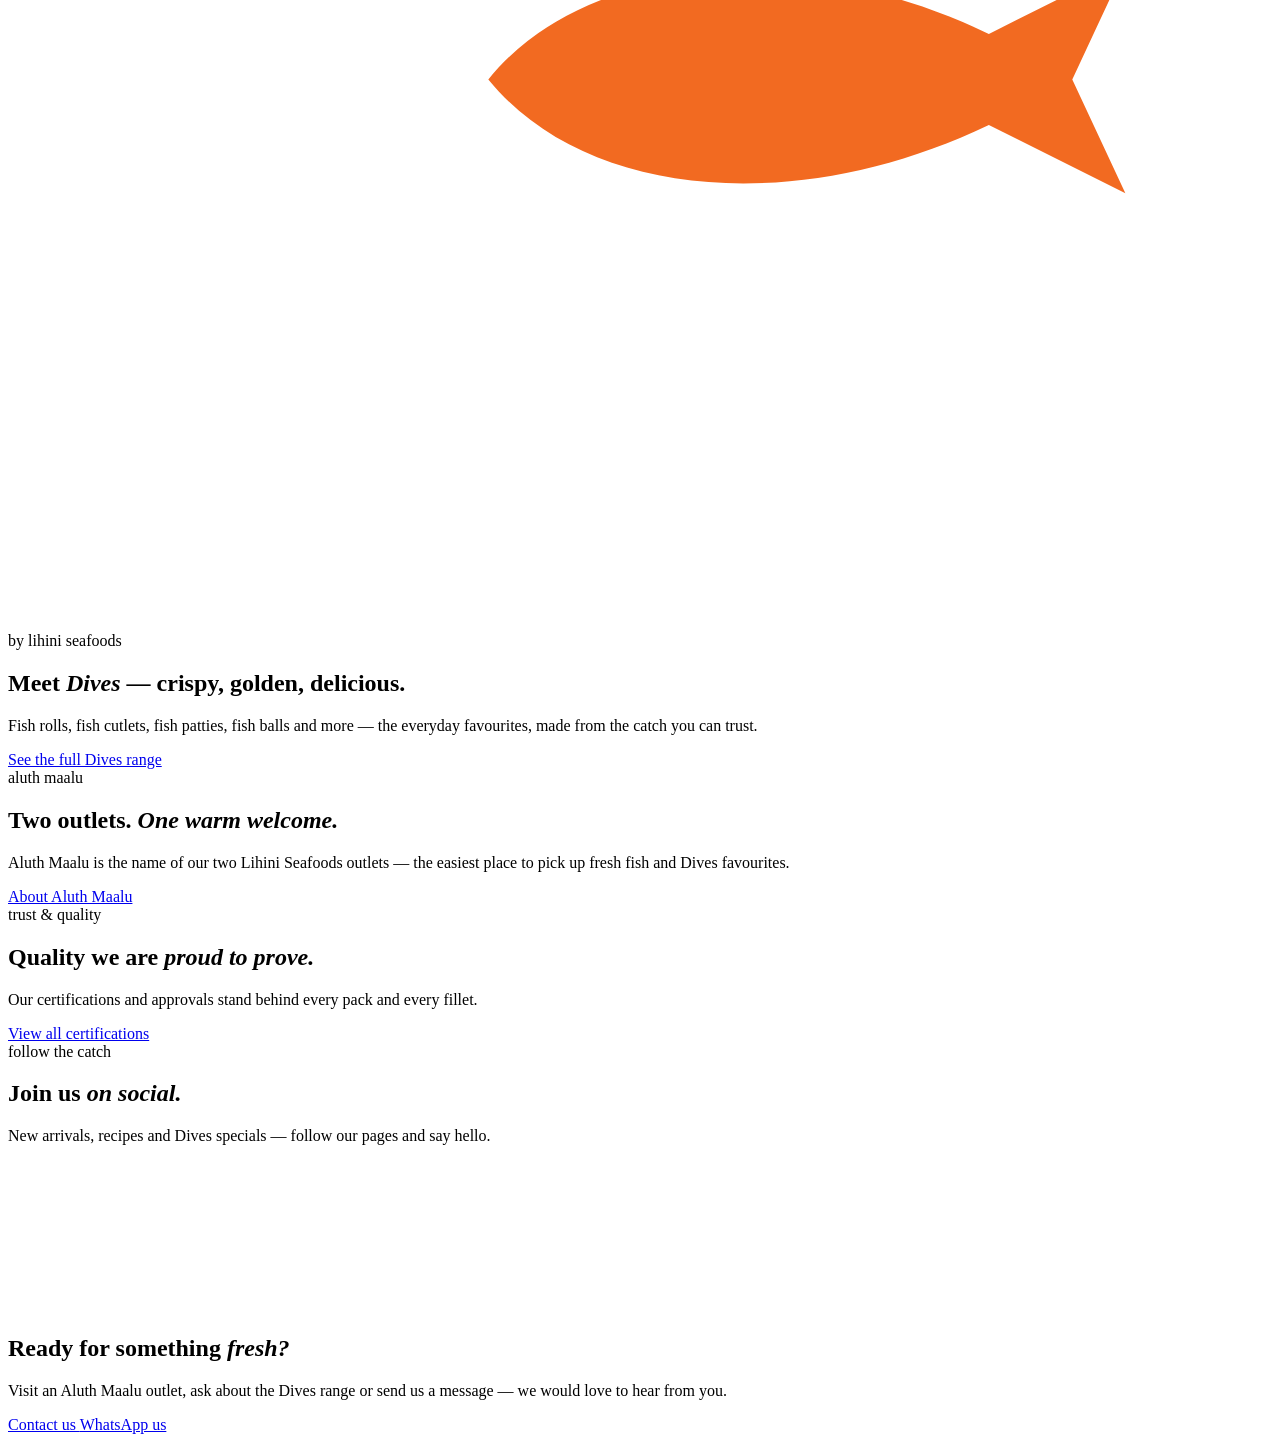
==== commit 57d1a313: "Add files via upload" ====
--- a/index.html
+++ b/index.html
@@ -2,367 +2,191 @@
 <html lang="en">
 <head>
 <meta charset="utf-8">
-<meta name="viewport" content="width=device-width,initial-scale=1">
-<title>Lihini Seafoods | True flavours of Ceylon seafood</title>
-<meta name="description" content="Lihini Seafoods brings the true flavours of Ceylon seafood to your kitchen — fresh fish, crab, lobster, prawns and squid, carefully handled and reliably delivered.">
-<meta name="theme-color" content="#17345a">
+<meta name="viewport" content="width=device-width, initial-scale=1, viewport-fit=cover">
+<title>Lihini Seafoods — True flavours of Ceylon seafood</title>
+<meta name="description" content="Lihini Seafoods brings fresh Ceylon seafood, Dives fish rolls, cutlets, patties and fish balls, and Aluth Maalu outlets to your table.">
+<meta name="theme-color" content="#153355">
+
 <link rel="canonical" href="https://lihini.pages.dev/">
-
 <meta property="og:type" content="website">
 <meta property="og:site_name" content="Lihini Seafoods">
-<meta property="og:title" content="Lihini Seafoods | True flavours of Ceylon seafood">
-<meta property="og:description" content="Fresh Ceylon seafood, carefully handled and reliably delivered.">
+<meta property="og:title" content="Lihini Seafoods — True flavours of Ceylon seafood">
+<meta property="og:description" content="Lihini Seafoods brings fresh Ceylon seafood, Dives fish rolls, cutlets, patties and fish balls, and Aluth Maalu outlets to your table.">
 <meta property="og:url" content="https://lihini.pages.dev/">
-<meta property="og:image" content="https://lihini.pages.dev/assets/img/og.jpg">
-<meta property="og:image:width" content="1200">
-<meta property="og:image:height" content="630">
+<meta property="og:image" content="https://lihini.pages.dev/assets/img/og-image.jpg">
 <meta name="twitter:card" content="summary_large_image">
+<link rel="icon" href="assets/img/favicon.svg" type="image/svg+xml">
+<link rel="apple-touch-icon" href="assets/img/apple-touch-icon.png">
+<link rel="preconnect" href="https://fonts.googleapis.com">
+<link rel="preconnect" href="https://fonts.gstatic.com" crossorigin>
+<link rel="stylesheet" href="https://fonts.googleapis.com/css2?family=Bricolage+Grotesque:opsz,wght@12..96,500..800&family=Figtree:wght@400..800&family=Fraunces:ital,opsz,wght@1,9..144,400..600&family=Noto+Sans+Sinhala:wght@400;600&display=swap">
+<link rel="stylesheet" href="assets/css/style.css">
+<script>(function(){var r=document.documentElement;r.classList.add('js','is-loading');setTimeout(function(){if(!window.__lihiniReady){r.classList.remove('js','is-loading');}},6000);})();</script>
+<script type="application/ld+json">{"@context":"https://schema.org","@type":"Organization","name":"Lihini Seafoods","url":"https://lihini.pages.dev","logo":"https://lihini.pages.dev/assets/img/logo-full.png","slogan":"True flavours of Ceylon seafood","brand":[{"@type":"Brand","name":"Dives"},{"@type":"Brand","name":"Aluth Maalu"}]}</script>
+</head>
+<body class="" data-page="home">
+<div class="wipe" aria-hidden="true"><div class="wipe__sheet"><img class="wipe__logo" src="assets/img/logo-full-light.png" width="240" height="123" alt=""></div></div>
+<a class="skip" href="#main">Skip to content</a>
+<div id="site-header"><noscript><p style="padding:1rem;text-align:center"><a href="index.html">Home</a> · <a href="fish-library.html">Fish library</a> · <a href="dives.html">Dives</a> · <a href="aluth-maalu.html">Aluth Maalu</a> · <a href="certifications.html">Certifications</a> · <a href="contact.html">Contact</a></p></noscript></div>
+<main id="main">
 
-<link rel="icon" href="favicon.svg" type="image/svg+xml">
-<link rel="icon" href="favicon.ico" sizes="48x48">
-<link rel="apple-touch-icon" href="assets/img/apple-touch-icon.png">
+<section class="hero" id="top">
+  <div class="hero__sea" aria-hidden="true">
+    <div class="rays"></div>
+    <div class="school" data-mount="school"></div>
+    <div class="bubbles" data-mount="bubbles" data-n="18"></div>
+  </div>
+  <div data-mount="fin" data-class="hero__fin"></div>
+  <div class="container hero__inner">
+    <span class="eyebrow" data-reveal data-d="300">true flavours of ceylon seafood</span>
+    <h1 class="hero__title" data-split data-base="450">Fresh from <em>Ceylon</em> waters.</h1>
+    <p class="hero__lead" data-reveal data-d="900">From the island&rsquo;s coast to your kitchen &mdash; honest, fresh and flavour-packed seafood from Lihini Seafoods.</p>
+    <div class="btn-row" data-reveal data-d="1050">
+      <a class="btn btn--primary" href="fish-library.html">Browse the fish library <i data-ic="arrow" class="icon-arrow"></i></a>
+      <a class="btn btn--ghost" href="aluth-maalu.html">Find an outlet</a>
+    </div>
+    <ul class="hero__brands" data-reveal data-d="1200">
+      <li style="--c:var(--cyan)">Lihini Seafoods</li><li style="--c:var(--orange)">Dives</li><li style="--c:var(--teal)">Aluth Maalu</li>
+    </ul>
+  </div>
+  <div class="hero__waves hero__waves--back" aria-hidden="true"><div class="hl hl--1"></div><div class="hl hl--2"></div></div><div class="hero__waves hero__waves--front" aria-hidden="true"><div class="hl hl--3"></div></div>
+  <div class="scroll-cue" aria-hidden="true">Scroll</div>
+</section>
 
-<link rel="preload" href="assets/fonts/fira-400.woff" as="font" type="font/woff" crossorigin>
-<link rel="preload" href="assets/fonts/fira-800.woff" as="font" type="font/woff" crossorigin>
-<link rel="stylesheet" href="assets/css/style.css">
-<script>document.documentElement.className="js"</script>
-
-<script type="application/ld+json">
-{"@context":"https://schema.org","@type":"Organization","name":"Lihini Seafoods","url":"https://lihini.pages.dev/","logo":"https://lihini.pages.dev/assets/img/logo-full.webp","slogan":"True flavours of Ceylon seafood"}
-</script>
-</head>
-<body>
-
-<!-- Icon sprite -->
-<svg class="sprite" aria-hidden="true" focusable="false">
-  <symbol id="i-arrow" viewBox="0 0 24 24"><path d="M5 12h14M13 6l6 6-6 6"/></symbol>
-  <symbol id="i-check" viewBox="0 0 24 24"><circle cx="12" cy="12" r="9"/><path d="M8 12.5l3 3 5-6"/></symbol>
-
-  <!-- catch icons -->
-  <symbol id="c-fish" viewBox="0 0 64 64"><path d="M4 32C12 18 30 14 44 26l14-8v28l-14-8C30 50 12 46 4 32z"/><path d="M22 24c3 5 3 11 0 16"/><circle cx="14" cy="30" r="1.6" fill="currentColor" stroke="none"/></symbol>
-  <symbol id="c-fish2" viewBox="0 0 64 64"><path d="M6 32c6-16 26-22 38-8l12-8v32l-12-8C32 54 12 48 6 32z"/><path d="M18 34c8 3 16 3 24 0"/><circle cx="16" cy="29" r="1.6" fill="currentColor" stroke="none"/></symbol>
-  <symbol id="c-crab" viewBox="0 0 64 64"><ellipse cx="32" cy="38" rx="16" ry="11"/><path d="M18 33C9 31 6 22 11 15c4 3 6 7 9 11M46 33c9-2 12-11 7-18-4 3-6 7-9 11M17 42l-9 6M19 46l-7 8M24 49l-4 8M47 42l9 6M45 46l7 8M40 49l4 8M27 28v-5M37 28v-5"/></symbol>
-  <symbol id="c-lobster" viewBox="0 0 64 64"><path d="M32 22c-6 0-8 8-6 16l2 10h8l2-10c2-8 0-16-6-16z"/><path d="M26 26C18 24 14 18 16 10c6 2 10 6 12 12M38 26c8-2 12-8 10-16-6 2-10 6-12 12M30 22L26 6M34 22l4-16M26 34h12M27 41h10M26 52l-4 8M32 52v9M38 52l4 8"/></symbol>
-  <symbol id="c-prawn" viewBox="0 0 64 64"><path d="M46 16C36 10 20 14 16 28c-3 12 4 22 16 24-6-6-6-14-2-20 4-6 12-8 16-16z"/><path d="M46 16c6-2 10-6 12-10M46 16c6 2 12 0 14-2M16 28l-8 2M18 36l-8 6M24 44l-5 8M24 24l8 6"/></symbol>
-  <symbol id="c-squid" viewBox="0 0 64 64"><path d="M32 4c8 8 10 22 6 32H26c-4-10-2-24 6-32z"/><path d="M32 4L21 15M32 4l11 11M26 36c-2 8-6 14-10 22M30 36c0 10-2 16-2 24M34 36c0 10 2 16 2 24M38 36c2 8 6 14 10 22"/><circle cx="29" cy="31" r="1.5" fill="currentColor" stroke="none"/><circle cx="35" cy="31" r="1.5" fill="currentColor" stroke="none"/></symbol>
-
-  <!-- value icons -->
-  <symbol id="v-drop" viewBox="0 0 24 24"><path d="M12 3c4 5 6.5 8 6.5 11.5a6.5 6.5 0 0 1-13 0C5.5 11 8 8 12 3z"/></symbol>
-  <symbol id="v-hands" viewBox="0 0 24 24"><path d="M12 21s-8-5-8-11a4.5 4.5 0 0 1 8-2.5A4.5 4.5 0 0 1 20 10c0 6-8 11-8 11z"/></symbol>
-  <symbol id="v-badge" viewBox="0 0 24 24"><path d="M12 2.5l2.6 1.8 3.1.2 1.1 2.9 2.3 2.1-1 3 .6 3.1-2.6 1.8-1.5 2.7-3.1-.3L12 21.5l-2.9-1.2-3.1.3-1.5-2.7-2.6-1.8.6-3.1-1-3 2.3-2.1 1.1-2.9 3.1-.2z"/><path d="M8.5 12.2l2.5 2.5 4.5-5"/></symbol>
-  <symbol id="v-truck" viewBox="0 0 24 24"><path d="M2 6h11v10H2zM13 9h4l4 4v3h-8"/><circle cx="7" cy="17.5" r="1.8"/><circle cx="17" cy="17.5" r="1.8"/></symbol>
-
-  <!-- audience icons -->
-  <symbol id="a-plate" viewBox="0 0 24 24"><circle cx="13" cy="12" r="6.5"/><circle cx="13" cy="12" r="3"/><path d="M3 3v6a2 2 0 0 0 2 2v10M6.5 3v6M3 7h3.5"/></symbol>
-  <symbol id="a-shop" viewBox="0 0 24 24"><path d="M3 9l1.5-5h15L21 9M4 9v11h16V9M3 9c0 2 3 2 3 0 0 2 3 2 3 0 0 2 3 2 3 0 0 2 3 2 3 0 0 2 3 2 3 0M10 20v-6h4v6"/></symbol>
-  <symbol id="a-box" viewBox="0 0 24 24"><path d="M3 8l9-4 9 4-9 4-9-4zM3 8v8l9 4 9-4V8M12 12v8"/></symbol>
-  <symbol id="a-cloche" viewBox="0 0 24 24"><path d="M4 17h16M5 17a7 7 0 0 1 14 0M12 8V6M10 6h4M3 20h18"/></symbol>
-
-  <!-- decorative fin -->
-  <symbol id="fin" viewBox="0 0 900 560"><path d="M0 0C100 5 160 15 215 32L205 130C140 80 70 40 0 0Z"/><path d="M312 68C350 84 385 102 420 122C490 250 500 360 468 460C420 380 360 290 312 228Z"/><path d="M440 132C620 235 790 380 900 553L343 554L476 478C500 380 485 250 440 132Z"/></symbol>
-</svg>
-
-<a class="skip" href="#products">Skip to content</a>
-
-<!-- ============ HEADER ============ -->
-<header class="hdr">
-  <div class="wrap">
-    <a class="brand" href="#top" aria-label="Lihini Seafoods — home">
-      <img src="assets/img/logo.webp" width="124" height="48" alt="Lihini Seafoods">
-    </a>
-    <nav class="nav" id="nav" aria-label="Main">
-      <ul>
-        <li><a href="#products">Our catch</a></li>
-        <li><a href="#about">Our story</a></li>
-        <li><a href="#process">Sea to table</a></li>
-        <li><a href="#serve">Who we serve</a></li>
-        <li class="cta"><a class="btn btn-p" href="#contact">Get in touch</a></li>
-      </ul>
-    </nav>
-    <button class="burger" id="burger" aria-label="Menu" aria-expanded="false" aria-controls="nav"><span></span><span></span><span></span></button>
-  </div>
-</header>
-
-<main id="top">
-
-<!-- ============ HERO ============ -->
-<section class="hero" aria-label="Welcome">
-  <div class="bubbles" aria-hidden="true">
-    <i style="--x:8%;--s:14px;--t:15s;--d:0s"></i><i style="--x:19%;--s:22px;--t:19s;--d:3s"></i><i style="--x:33%;--s:10px;--t:13s;--d:6s"></i><i style="--x:47%;--s:18px;--t:17s;--d:1s"></i>
-    <i style="--x:61%;--s:12px;--t:14s;--d:8s"></i><i style="--x:74%;--s:24px;--t:21s;--d:4s"></i><i style="--x:86%;--s:16px;--t:16s;--d:9s"></i><i style="--x:93%;--s:10px;--t:12s;--d:2s"></i>
-  </div>
-
-  <div class="wrap hero-grid">
-    <div class="hero-copy">
-      <p class="eyebrow fade" style="--d:.1">From the waters of Ceylon</p>
-      <h1 aria-label="True flavours of Ceylon seafood">
-        <span class="w" aria-hidden="true"><span style="--i:0">True</span></span>
-        <span class="w" aria-hidden="true"><span style="--i:1">flavours</span></span>
-        <span class="w" aria-hidden="true"><span style="--i:2">of</span></span>
-        <span class="w" aria-hidden="true"><em style="--i:3">Ceylon</em></span>
-        <span class="w" aria-hidden="true"><span style="--i:4">seafood</span></span>
-      </h1>
-      <p class="lead fade" style="--d:.8">Fresh catch from the warm seas around Sri Lanka, handled with care and delivered with pride — for kitchens, shops and wholesalers who won't compromise on quality.</p>
-      <div class="hero-cta fade" style="--d:1">
-        <a class="btn btn-p" href="#products">Explore our catch <svg viewBox="0 0 24 24" aria-hidden="true"><use href="#i-arrow"/></svg></a>
-        <a class="btn btn-o" href="#contact">Talk to us</a>
-      </div>
-      <ul class="ticks fade" style="--d:1.2">
-        <li><svg viewBox="0 0 24 24" aria-hidden="true"><use href="#i-check"/></svg>Fresh catch</li>
-        <li><svg viewBox="0 0 24 24" aria-hidden="true"><use href="#i-check"/></svg>Careful handling</li>
-        <li><svg viewBox="0 0 24 24" aria-hidden="true"><use href="#i-check"/></svg>Reliable delivery</li>
-      </ul>
+<section class="section" id="who">
+  <div class="container manifesto">
+    <div>
+      <span class="eyebrow" data-reveal>who we are</span>
+      <p class="manifesto__text" data-scrollwords>Lihini Seafoods brings the true flavours of Ceylon seafood to your table &mdash; fresh catch from our island&rsquo;s waters, golden ready-to-cook favourites from Dives, and friendly neighbourhood outlets called Aluth Maalu.</p>
+      <a class="link-arrow mt-2" href="our-story.html" data-reveal>Read our story <i data-ic="arrow"></i></a>
     </div>
-
-    <div class="art" aria-hidden="true">
-      <i class="dot d1"></i><i class="dot d2"></i><i class="dot d3"></i>
-      <svg class="fin" viewBox="0 0 900 560">
-        <path class="b b1" d="M0 0C100 5 160 15 215 32L205 130C140 80 70 40 0 0Z"/>
-        <path class="b b2" d="M312 68C350 84 385 102 420 122C490 250 500 360 468 460C420 380 360 290 312 228Z"/>
-        <path class="b b3" d="M440 132C620 235 790 380 900 553L343 554L476 478C500 380 485 250 440 132Z"/>
-      </svg>
-    </div>
-  </div>
-
-  <div class="waves" aria-hidden="true">
-    <svg class="wv w1" viewBox="0 0 2400 120" preserveAspectRatio="none"><path d="M0 60C150 20 450 20 600 60S1050 100 1200 60S1650 20 1800 60S2250 100 2400 60V120H0Z"/></svg>
-    <svg class="wv w2" viewBox="0 0 2400 120" preserveAspectRatio="none"><path d="M0 60C150 20 450 20 600 60S1050 100 1200 60S1650 20 1800 60S2250 100 2400 60V120H0Z"/></svg>
-    <svg class="wv w3" viewBox="0 0 2400 120" preserveAspectRatio="none"><path d="M0 60C150 20 450 20 600 60S1050 100 1200 60S1650 20 1800 60S2250 100 2400 60V120H0Z"/></svg>
+    <div class="manifesto__logo" data-reveal="zoom"><img src="assets/img/logo-full.png" width="380" height="195" alt="Lihini Seafoods logo" loading="lazy"></div>
   </div>
 </section>
 
-<!-- ============ SPECIES BELT ============ -->
-<div class="belt" aria-hidden="true">
-  <div class="belt-track">
-    <span>Yellowfin Tuna</span><span>Mud Crab</span><span>Lobster</span><span>Prawns</span><span>Seer Fish</span><span>Squid</span><span>Skipjack</span><span>Cuttlefish</span><span>Trevally</span>
-    <span>Yellowfin Tuna</span><span>Mud Crab</span><span>Lobster</span><span>Prawns</span><span>Seer Fish</span><span>Squid</span><span>Skipjack</span><span>Cuttlefish</span><span>Trevally</span>
-  </div>
+<div class="marquee-wrap" aria-hidden="true">
+  <div class="marquee marquee--a" data-mount="marquee" data-kind="fish"></div>
+  <div class="marquee marquee--b" data-mount="marquee" data-kind="brand"></div>
 </div>
 
-<!-- ============ ABOUT ============ -->
-<section class="sec" id="about">
-  <div class="wrap about">
-    <div class="reveal">
-      <p class="eyebrow">Our story</p>
-      <h2>Pure Ceylon flavour, kept intact.</h2>
-      <p class="body">The seas around Sri Lanka are warm, rich and full of life — and so is the seafood that comes from them. At Lihini Seafoods we're built around one simple idea: protect that natural flavour from the moment the catch is landed to the moment it reaches your kitchen.</p>
-      <p class="body">That means careful handling, a cold chain that stays unbroken, and a team that gives every order the same attention — whether it's a single box for a restaurant or a larger load for a wholesaler.</p>
-      <p class="quote">True flavours of Ceylon seafood.</p>
-    </div>
-
-    <div class="values">
-      <article class="val reveal" style="--d:.05">
-        <span class="vic"><svg viewBox="0 0 24 24" aria-hidden="true"><use href="#v-drop"/></svg></span>
-        <h3>Freshness first</h3>
-        <p>Chilled quickly and moved fast, so what you receive tastes of the sea.</p>
-      </article>
-      <article class="val reveal" style="--d:.15">
-        <span class="vic"><svg viewBox="0 0 24 24" aria-hidden="true"><use href="#v-hands"/></svg></span>
-        <h3>Careful handling</h3>
-        <p>Cleaned, graded and packed by people who know their seafood.</p>
-      </article>
-      <article class="val reveal" style="--d:.25">
-        <span class="vic"><svg viewBox="0 0 24 24" aria-hidden="true"><use href="#v-badge"/></svg></span>
-        <h3>Consistent quality</h3>
-        <p>The same standard on every order, so you can plan with confidence.</p>
-      </article>
-      <article class="val reveal" style="--d:.35">
-        <span class="vic"><svg viewBox="0 0 24 24" aria-hidden="true"><use href="#v-truck"/></svg></span>
-        <h3>Reliable delivery</h3>
-        <p>Clear communication and on-time drops, from first enquiry to final delivery.</p>
-      </article>
+<section class="section section--foam wave-top" id="brands">
+  <div class="container">
+    <div class="section-head section-head--split">
+  <div><span class="eyebrow" data-reveal>three names, one family</span><h2 data-split>Meet the <em>family.</em></h2></div>
+  <p class="lead" data-reveal data-d="150">One company, three ways to enjoy the sea &mdash; pick your favourite and dive in.</p>
+</div>
+    <div class="bento" data-stagger>
+      <a class="bcard bcard--lihini" href="fish-library.html">
+        <span class="bcard__num">01</span><div data-mount="fin" data-class="bcard__art"></div>
+        <h3>Lihini Seafoods</h3><p>Fresh and frozen catch from Ceylon waters &mdash; explore our ever-growing fish library.</p>
+        <span class="bcard__go">Fish library <span><i data-ic="arrow"></i></span></span>
+      </a>
+      <a class="bcard bcard--dives" href="dives.html">
+        <span class="bcard__num">02</span><svg class="bcard__art" viewBox="0 0 200 200" fill="#fff" aria-hidden="true"><rect x="96" y="6" width="8" height="46" rx="4" transform="rotate(0 100 100)"/><rect x="96" y="6" width="8" height="46" rx="4" transform="rotate(30 100 100)"/><rect x="96" y="6" width="8" height="46" rx="4" transform="rotate(60 100 100)"/><rect x="96" y="6" width="8" height="46" rx="4" transform="rotate(90 100 100)"/><rect x="96" y="6" width="8" height="46" rx="4" transform="rotate(120 100 100)"/><rect x="96" y="6" width="8" height="46" rx="4" transform="rotate(150 100 100)"/><rect x="96" y="6" width="8" height="46" rx="4" transform="rotate(180 100 100)"/><rect x="96" y="6" width="8" height="46" rx="4" transform="rotate(210 100 100)"/><rect x="96" y="6" width="8" height="46" rx="4" transform="rotate(240 100 100)"/><rect x="96" y="6" width="8" height="46" rx="4" transform="rotate(270 100 100)"/><rect x="96" y="6" width="8" height="46" rx="4" transform="rotate(300 100 100)"/><rect x="96" y="6" width="8" height="46" rx="4" transform="rotate(330 100 100)"/><circle cx="100" cy="100" r="34"/></svg>
+        <h3>Dives</h3><p>Fish rolls, cutlets, patties, fish balls and more &mdash; golden, crispy and ready to enjoy.</p>
+        <span class="bcard__go">Taste the range <span><i data-ic="arrow"></i></span></span>
+      </a>
+      <a class="bcard bcard--aluth" href="aluth-maalu.html">
+        <span class="bcard__num">03</span><svg class="bcard__art" viewBox="0 0 200 170" aria-hidden="true"><rect x="26" y="86" width="148" height="76" rx="6" fill="rgba(255,255,255,.2)"/><rect x="40" y="100" width="48" height="62" rx="4" fill="rgba(255,255,255,.35)"/><rect x="104" y="100" width="56" height="34" rx="4" fill="rgba(255,255,255,.35)"/><path d="M10 26H40L56 74H24Z" fill="#ffffff"/><path d="M40 26H70L80 74H48Z" fill="#8ff0dc"/><path d="M70 26H100L104 74H72Z" fill="#ffffff"/><path d="M100 26H130L128 74H96Z" fill="#8ff0dc"/><path d="M130 26H160L152 74H120Z" fill="#ffffff"/><path d="M160 26H190L176 74H144Z" fill="#8ff0dc"/><path d="M24 74a12 12 0 0 0 24 0Z" fill="#fff"/><path d="M48 74a12 12 0 0 0 24 0Z" fill="#8ff0dc"/><path d="M72 74a12 12 0 0 0 24 0Z" fill="#fff"/><path d="M96 74a12 12 0 0 0 24 0Z" fill="#8ff0dc"/><path d="M120 74a12 12 0 0 0 24 0Z" fill="#fff"/><path d="M144 74a12 12 0 0 0 24 0Z" fill="#8ff0dc"/></svg>
+        <h3>Aluth Maalu</h3><p>Our two outlets, where fresh fish meets friendly faces. Pop in and say hello.</p>
+        <span class="bcard__go">Find an outlet <span><i data-ic="arrow"></i></span></span>
+      </a>
     </div>
   </div>
 </section>
 
-<!-- ============ PRODUCTS ============ -->
-<section class="sec sec-foam" id="products">
-  <div class="wrap">
-    <div class="head reveal">
-      <p class="eyebrow">Our catch</p>
-      <h2>Straight from Ceylon's waters.</h2>
-      <p class="lead">A look at what we handle. Availability follows the catch and the season — ask us what's best today.</p>
-    </div>
-
-    <div class="chips reveal" role="group" aria-label="Filter the catch">
-      <button class="chip" data-f="all" aria-pressed="true">All</button>
-      <button class="chip" data-f="fish" aria-pressed="false">Fish</button>
-      <button class="chip" data-f="shellfish" aria-pressed="false">Crab, lobster &amp; prawns</button>
-      <button class="chip" data-f="squid" aria-pressed="false">Squid &amp; cuttlefish</button>
-    </div>
-
-    <div class="grid" id="grid">
-      <article class="card reveal" data-cat="fish" style="--d:0">
-        <span class="cic"><svg class="ic" viewBox="0 0 64 64" aria-hidden="true"><use href="#c-fish"/></svg></span>
-        <h3>Yellowfin Tuna</h3><p class="loc">Kelawalla</p>
-        <p>Firm, deep-red flesh — a favourite for steaks, loins and raw preparations.</p>
-        <span class="tag">Fish</span>
-      </article>
-      <article class="card reveal" data-cat="fish" style="--d:.06">
-        <span class="cic"><svg class="ic" viewBox="0 0 64 64" aria-hidden="true"><use href="#c-fish"/></svg></span>
-        <h3>Skipjack Tuna</h3><p class="loc">Balaya</p>
-        <p>A true island staple with rich, full flavour that shines in curries and the pan.</p>
-        <span class="tag">Fish</span>
-      </article>
-      <article class="card reveal" data-cat="fish" style="--d:.12">
-        <span class="cic"><svg class="ic" viewBox="0 0 64 64" aria-hidden="true"><use href="#c-fish2"/></svg></span>
-        <h3>Seer Fish</h3><p class="loc">Thora</p>
-        <p>Prized for firm, clean-tasting meat — superb fried, grilled or simmered in a curry.</p>
-        <span class="tag">Fish</span>
-      </article>
-      <article class="card reveal" data-cat="fish" style="--d:.18">
-        <span class="cic"><svg class="ic" viewBox="0 0 64 64" aria-hidden="true"><use href="#c-fish2"/></svg></span>
-        <h3>Trevally</h3><p class="loc">Paraw</p>
-        <p>Sweet, tender flesh that suits grilling, steaming and pan-frying.</p>
-        <span class="tag">Fish</span>
-      </article>
-      <article class="card reveal" data-cat="shellfish" style="--d:.24">
-        <span class="cic"><svg class="ic" viewBox="0 0 64 64" aria-hidden="true"><use href="#c-crab"/></svg></span>
-        <h3>Mud Crab</h3><p class="loc">Kakuluwo</p>
-        <p>Sweet, generous meat with deep ocean flavour — a showstopper on any menu.</p>
-        <span class="tag">Shellfish</span>
-      </article>
-      <article class="card reveal" data-cat="shellfish" style="--d:.3">
-        <span class="cic"><svg class="ic" viewBox="0 0 64 64" aria-hidden="true"><use href="#c-lobster"/></svg></span>
-        <h3>Lobster</h3><p class="loc">Tropical waters</p>
-        <p>Tender, naturally sweet meat for those occasions that deserve something special.</p>
-        <span class="tag">Shellfish</span>
-      </article>
-      <article class="card reveal" data-cat="shellfish" style="--d:.36">
-        <span class="cic"><svg class="ic" viewBox="0 0 64 64" aria-hidden="true"><use href="#c-prawn"/></svg></span>
-        <h3>Prawns</h3><p class="loc">Isso</p>
-        <p>Juicy, sweet and versatile — from everyday sizes to impressive jumbos.</p>
-        <span class="tag">Shellfish</span>
-      </article>
-      <article class="card reveal" data-cat="squid" style="--d:.42">
-        <span class="cic"><svg class="ic" viewBox="0 0 64 64" aria-hidden="true"><use href="#c-squid"/></svg></span>
-        <h3>Squid &amp; Cuttlefish</h3><p class="loc">Dallo</p>
-        <p>Tender when cooked right — ideal for rings, stir-fries and a hot grill.</p>
-        <span class="tag">Squid &amp; cuttlefish</span>
-      </article>
-    </div>
-
-    <p class="more reveal">Looking for something that isn't listed? <a href="#contact">Ask us</a> — we'll tell you what's available.</p>
-  </div>
-</section>
-
-<!-- ============ PROCESS ============ -->
-<section class="sec sec-deep" id="process">
-  <svg class="bgfin" viewBox="0 0 900 560" aria-hidden="true"><use href="#fin"/></svg>
-  <div class="wrap">
-    <div class="head reveal">
-      <p class="eyebrow light">From sea to table</p>
-      <h2>Fresh doesn't happen by accident.</h2>
-      <p class="lead">Every step is about one thing: getting the catch to you tasting exactly as the sea intended.</p>
-    </div>
-
-    <ol class="steps" id="steps">
-      <li class="step" style="--i:0"><span class="num">1</span><div><h3>Landed</h3><p>Fresh catch brought in from the waters around Sri Lanka.</p></div></li>
-      <li class="step" style="--i:1"><span class="num">2</span><div><h3>Chilled</h3><p>Cooled quickly to lock in freshness and flavour.</p></div></li>
-      <li class="step" style="--i:2"><span class="num">3</span><div><h3>Prepared</h3><p>Cleaned, sorted and packed with care.</p></div></li>
-      <li class="step" style="--i:3"><span class="num">4</span><div><h3>Cold chain</h3><p>Kept cold every step of the way.</p></div></li>
-      <li class="step" style="--i:4"><span class="num">5</span><div><h3>Delivered</h3><p>Straight to your kitchen, shop or warehouse.</p></div></li>
+<section class="section" id="journey">
+  <div class="container">
+    <div class="section-head center">
+  <div><span class="eyebrow" data-reveal>from sea to table</span><h2 data-split>Every step, <em>handled with care.</em></h2></div>
+  <p class="lead" data-reveal data-d="150">Great seafood is a journey. Here is how the catch finds its way to your plate.</p>
+</div>
+    <ol class="journey">
+      <li class="step"><span class="step__ic"><i data-ic="boat"></i></span><span class="step__n">STEP 01</span><h3>Caught</h3><p>Hauled in from the waters around Ceylon.</p></li>
+      <li class="step"><span class="step__ic"><i data-ic="box"></i></span><span class="step__n">STEP 02</span><h3>Sorted</h3><p>Checked, graded and sorted by hand.</p></li>
+      <li class="step"><span class="step__ic"><i data-ic="snow"></i></span><span class="step__n">STEP 03</span><h3>Chilled</h3><p>Kept cold from landing to the counter.</p></li>
+      <li class="step"><span class="step__ic"><i data-ic="flame"></i></span><span class="step__n">STEP 04</span><h3>Prepared</h3><p>Cut, cleaned or crafted into Dives favourites.</p></li>
+      <li class="step"><span class="step__ic"><i data-ic="plate"></i></span><span class="step__n">STEP 05</span><h3>Enjoyed</h3><p>Ready for your kitchen and your family table.</p></li>
     </ol>
   </div>
 </section>
 
-<!-- ============ WHO WE SERVE ============ -->
-<section class="sec" id="serve">
-  <div class="wrap">
-    <div class="head reveal">
-      <p class="eyebrow">Who we serve</p>
-      <h2>Made for people who care about seafood.</h2>
-      <p class="lead">Whether you're plating for guests or stocking a counter, we'll make sure you get seafood you can be proud of.</p>
+<div class="rail-wrap">
+<section class="section section--navy wave-top" id="library">
+  <div class="container">
+    <div class="section-head section-head--split">
+      <div><span class="eyebrow" data-reveal>fish library</span><h2 data-split>A <em>bigger</em> catalogue of Ceylon seafood.</h2></div>
+      <div data-reveal data-d="150"><p class="lead">From tuna to tiger prawns, squid to Maldive fish &mdash; browse varieties and see how each is sold.</p>
+        <div class="rail__ctrl mt-1"><button class="prev" type="button" aria-label="Previous"><i data-ic="arrow"></i></button><button class="next" type="button" aria-label="Next"><i data-ic="arrow"></i></button></div></div>
     </div>
-    <div class="tiles">
-      <article class="tile reveal" style="--d:0"><svg class="ti" viewBox="0 0 24 24" aria-hidden="true"><use href="#a-plate"/></svg><h3>Hotels &amp; restaurants</h3><p>Consistent quality and dependable supply for busy kitchens.</p></article>
-      <article class="tile reveal" style="--d:.1"><svg class="ti" viewBox="0 0 24 24" aria-hidden="true"><use href="#a-shop"/></svg><h3>Fish shops &amp; markets</h3><p>Fresh, well-presented catch your regulars will come back for.</p></article>
-      <article class="tile reveal" style="--d:.2"><svg class="ti" viewBox="0 0 24 24" aria-hidden="true"><use href="#a-box"/></svg><h3>Wholesale &amp; bulk</h3><p>Larger volumes for buyers who want the same attention to quality.</p></article>
-      <article class="tile reveal" style="--d:.3"><svg class="ti" viewBox="0 0 24 24" aria-hidden="true"><use href="#a-cloche"/></svg><h3>Caterers &amp; events</h3><p>Seafood for banquets, buffets and special occasions.</p></article>
-    </div>
+  </div>
+  <div class="rail" data-mount="rail" data-limit="12" data-reveal></div>
+</section>
+</div>
+
+<section class="section dives wave-top" id="dives">
+  <div class="dives__giant" aria-hidden="true">dives</div>
+  <svg class="dives__badge" viewBox="0 0 200 200" aria-hidden="true"><defs><path id="bp" d="M100 100m-74 0a74 74 0 1 1 148 0a74 74 0 1 1-148 0"/></defs><circle cx="100" cy="100" r="96" fill="#fff" opacity=".55"/><text><textPath href="#bp">crispy · golden · crunchy · tasty · </textPath></text><g transform="translate(70 76) scale(.6)" fill="#f26a21"><path d="M10 62C36 30 92 26 142 50L178 32 164 62 178 92 142 74C92 98 36 94 10 62Z"/></g></svg>
+  <div class="container">
+    <div class="section-head section-head--split">
+  <div><span class="eyebrow" data-reveal>by lihini seafoods</span><h2 data-split>Meet <em>Dives</em> &mdash; crispy, golden, delicious.</h2></div>
+  <p class="lead" data-reveal data-d="150">Fish rolls, fish cutlets, fish patties, fish balls and more &mdash; the everyday favourites, made from the catch you can trust.</p>
+</div>
+    <div class="dgrid" data-mount="dives" data-limit="8"></div>
+    <div class="btn-row mt-2" data-reveal><a class="btn btn--primary" href="dives.html">See the full Dives range <i data-ic="arrow" class="icon-arrow"></i></a></div>
   </div>
 </section>
 
-<!-- ============ CONTACT ============ -->
-<section class="sec sec-foam" id="contact">
-  <div class="wrap contact">
-    <div class="reveal">
-      <p class="eyebrow">Contact</p>
-      <h2>Let's talk seafood.</h2>
-      <p class="lead">Ask for today's catch, request a price list or place an order. Tell us what you need and we'll get back to you.</p>
+<section class="section section--mint wave-top" id="aluth">
+  <div class="container">
+    <div class="section-head section-head--split">
+  <div><span class="eyebrow" data-reveal>aluth maalu</span><h2 data-split>Two outlets. <em>One warm welcome.</em></h2></div>
+  <p class="lead" data-reveal data-d="150">Aluth Maalu is the name of our two Lihini Seafoods outlets &mdash; the easiest place to pick up fresh fish and Dives favourites.</p>
+</div>
+    <div class="outlets" data-mount="outlets"></div>
+    <div class="btn-row mt-2" data-reveal><a class="btn btn--primary" href="aluth-maalu.html">About Aluth Maalu <i data-ic="arrow" class="icon-arrow"></i></a></div>
+  </div>
+</section>
 
-      <ul class="clist">
-        <li data-k="phone" hidden><span class="lab">Call</span><a class="v"></a></li>
-        <li data-k="whatsapp" hidden><span class="lab">WhatsApp</span><a class="v" target="_blank" rel="noopener"></a></li>
-        <li data-k="email" hidden><span class="lab">Email</span><a class="v"></a></li>
-        <li data-k="address" hidden><span class="lab">Find us</span><span class="v"></span></li>
-        <li data-k="instagram" hidden><span class="lab">Instagram</span><a class="v" target="_blank" rel="noopener"></a></li>
-        <li data-k="facebook" hidden><span class="lab">Facebook</span><a class="v" target="_blank" rel="noopener"></a></li>
-      </ul>
-      <p class="soon">Our contact details are on their way — please check back shortly.</p>
-    </div>
+<section class="stats section wave-top">
+  <div class="container"><div class="stats__grid" data-mount="stats"></div></div>
+</section>
 
-    <form class="form reveal" id="cform" style="--d:.15" novalidate>
-      <div class="row">
-        <label>Your name<input name="name" autocomplete="name" required></label>
-        <label>Phone or email<input name="contact" autocomplete="off" required></label>
-      </div>
-      <label>I'm interested in
-        <select name="interest">
-          <option>Fresh fish</option>
-          <option>Crab, lobster &amp; prawns</option>
-          <option>Squid &amp; cuttlefish</option>
-          <option>A bit of everything</option>
-        </select>
-      </label>
-      <label>Message<textarea name="message" rows="4" placeholder="Quantities, delivery location, anything we should know…"></textarea></label>
-      <div class="actions" id="actions">
-        <button class="btn btn-wa" type="button" data-ch="wa" hidden>Send on WhatsApp</button>
-        <button class="btn btn-o" type="button" data-ch="mail" hidden>Send by email</button>
-      </div>
-      <p class="status" id="cstatus" role="status" aria-live="polite"></p>
-    </form>
+<section class="section wave-top" id="certs">
+  <div class="container">
+    <div class="section-head section-head--split">
+  <div><span class="eyebrow" data-reveal>trust &amp; quality</span><h2 data-split>Quality we are <em>proud to prove.</em></h2></div>
+  <p class="lead" data-reveal data-d="150">Our certifications and approvals stand behind every pack and every fillet.</p>
+</div>
+    <div class="cgrid cgrid--teaser" data-mount="certs" data-limit="4" data-compact></div>
+    <div class="btn-row mt-2" data-reveal><a class="btn btn--ghost" href="certifications.html">View all certifications <i data-ic="arrow" class="icon-arrow"></i></a></div>
+  </div>
+</section>
+
+<section class="section section--foam wave-top" id="social">
+  <div class="container">
+    <div class="section-head section-head--split">
+  <div><span class="eyebrow" data-reveal>follow the catch</span><h2 data-split>Join us <em>on social.</em></h2></div>
+  <p class="lead" data-reveal data-d="150">New arrivals, recipes and Dives specials &mdash; follow our pages and say hello.</p>
+</div>
+    <div class="sgrid" data-mount="socialtiles"></div>
+    <div class="plat" data-mount="platforms"></div>
+  </div>
+</section>
+
+<section class="cta wave-top">
+  <canvas data-bubbles aria-hidden="true"></canvas>
+  <div class="container">
+    <h2 data-split>Ready for something <em>fresh?</em></h2>
+    <p data-reveal>Visit an Aluth Maalu outlet, ask about the Dives range or send us a message &mdash; we would love to hear from you.</p>
+    <div class="btn-row" data-reveal data-d="150"><a class="btn btn--light" href="contact.html">Contact us <i data-ic="arrow" class="icon-arrow"></i></a><a class="btn btn--outline-light" data-wa="Hello Lihini Seafoods!" href="#"><i data-ic="whatsapp"></i> WhatsApp us</a></div>
   </div>
 </section>
 
 </main>
-
-<!-- ============ FOOTER ============ -->
-<footer class="foot">
-  <svg class="fwave" viewBox="0 0 1200 60" preserveAspectRatio="none" aria-hidden="true"><path d="M0 30C150 0 450 0 600 30S1050 60 1200 30V60H0Z"/></svg>
-  <div class="wrap fgrid">
-    <div class="fbrand">
-      <div class="logocard"><img src="assets/img/logo-full.webp" width="220" height="113" alt="Lihini Seafoods — True flavours of Ceylon seafood" loading="lazy"></div>
-    </div>
-    <nav aria-label="Footer">
-      <h4>Explore</h4>
-      <ul>
-        <li><a href="#products">Our catch</a></li>
-        <li><a href="#about">Our story</a></li>
-        <li><a href="#process">Sea to table</a></li>
-        <li><a href="#serve">Who we serve</a></li>
-        <li><a href="#contact">Contact</a></li>
-      </ul>
-    </nav>
-    <div>
-      <h4>Contact</h4>
-      <ul class="flist">
-        <li data-k="phone" hidden><a class="v"></a></li>
-        <li data-k="whatsapp" hidden><a class="v" target="_blank" rel="noopener"></a></li>
-        <li data-k="email" hidden><a class="v"></a></li>
-        <li data-k="address" hidden><span class="v"></span></li>
-        <li data-k="instagram" hidden><a class="v" target="_blank" rel="noopener"></a></li>
-        <li data-k="facebook" hidden><a class="v" target="_blank" rel="noopener"></a></li>
-        <li class="soon">Details coming soon.</li>
-      </ul>
-    </div>
-  </div>
-  <div class="wrap fbar">
-    <p>© <span id="yr">2026</span> Lihini Seafoods. All rights reserved.</p>
-    <a href="#top">Back to top ↑</a>
-  </div>
-</footer>
-
-<script src="assets/js/main.js" defer></script>
+<div id="site-footer"></div>
+<script src="assets/js/config.js"></script>
+<script src="assets/js/data.js"></script>
+<script src="assets/js/main.js"></script>
 </body>
 </html>
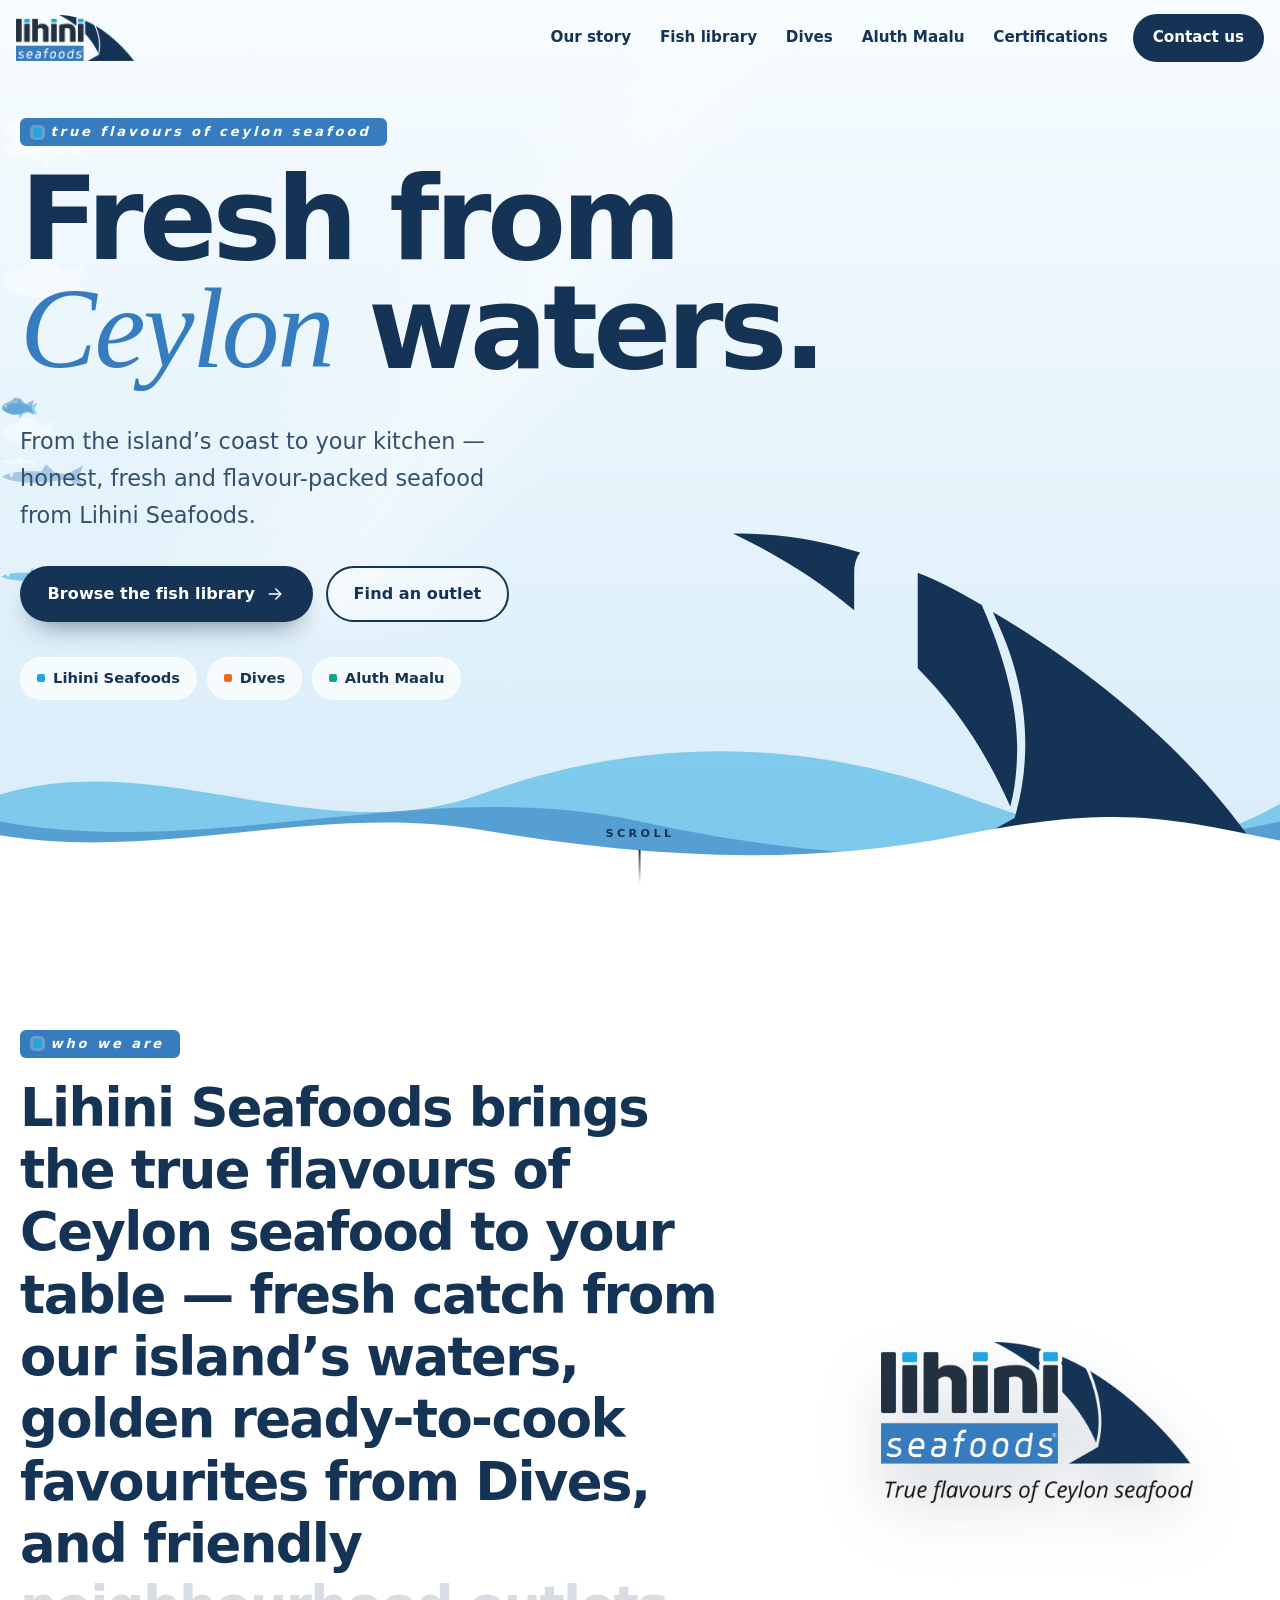
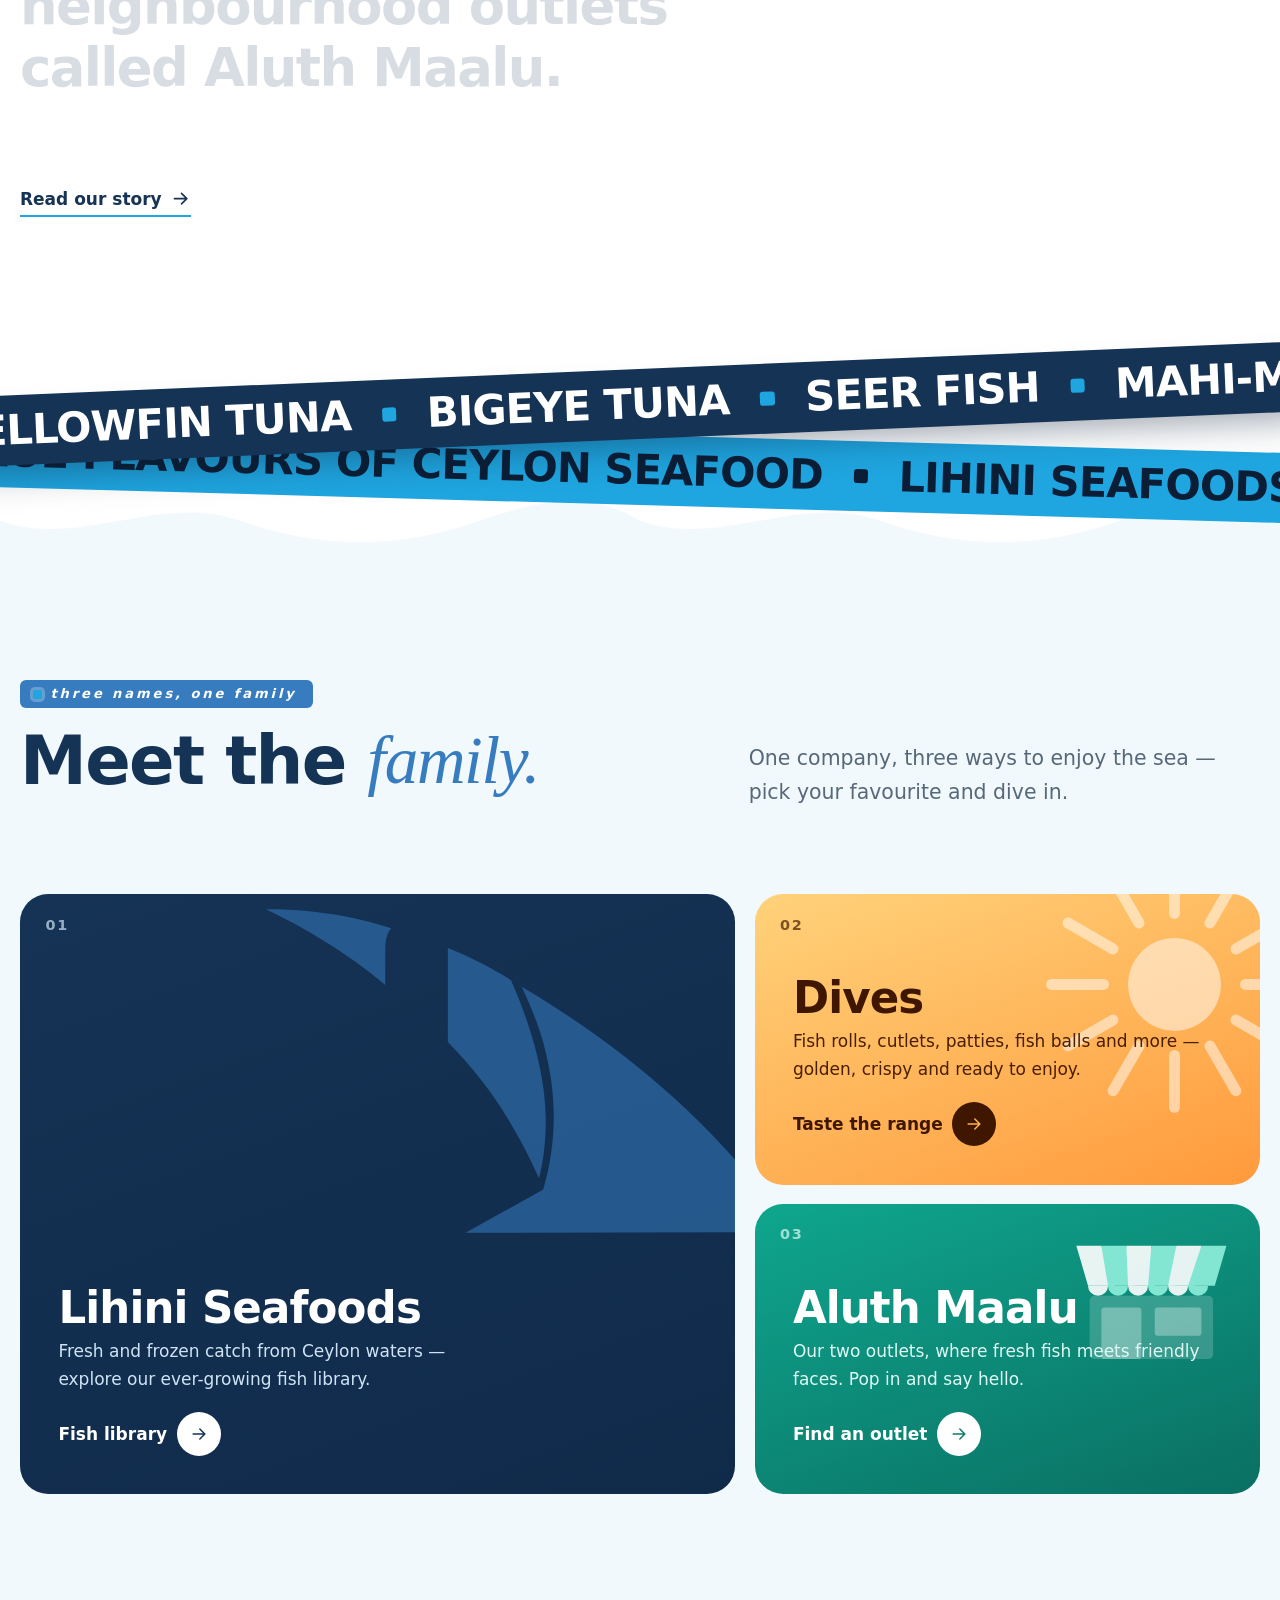
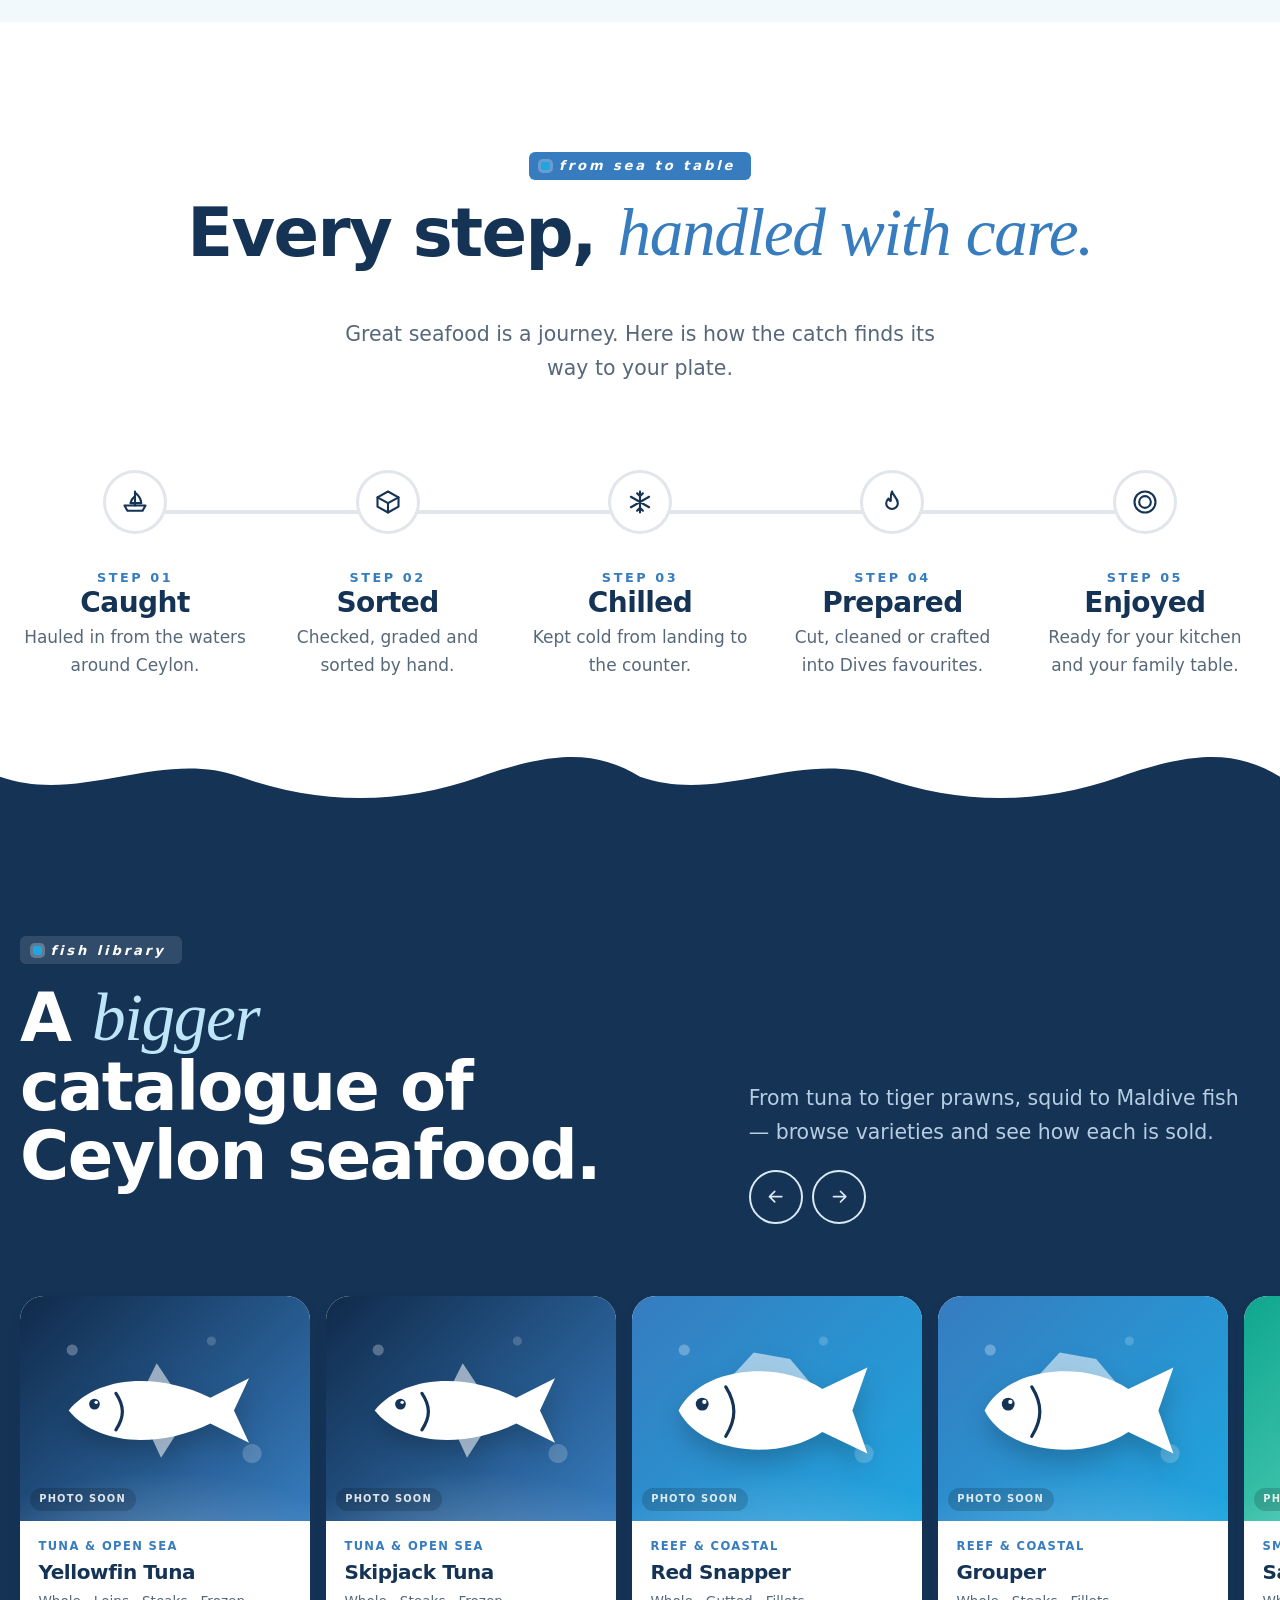
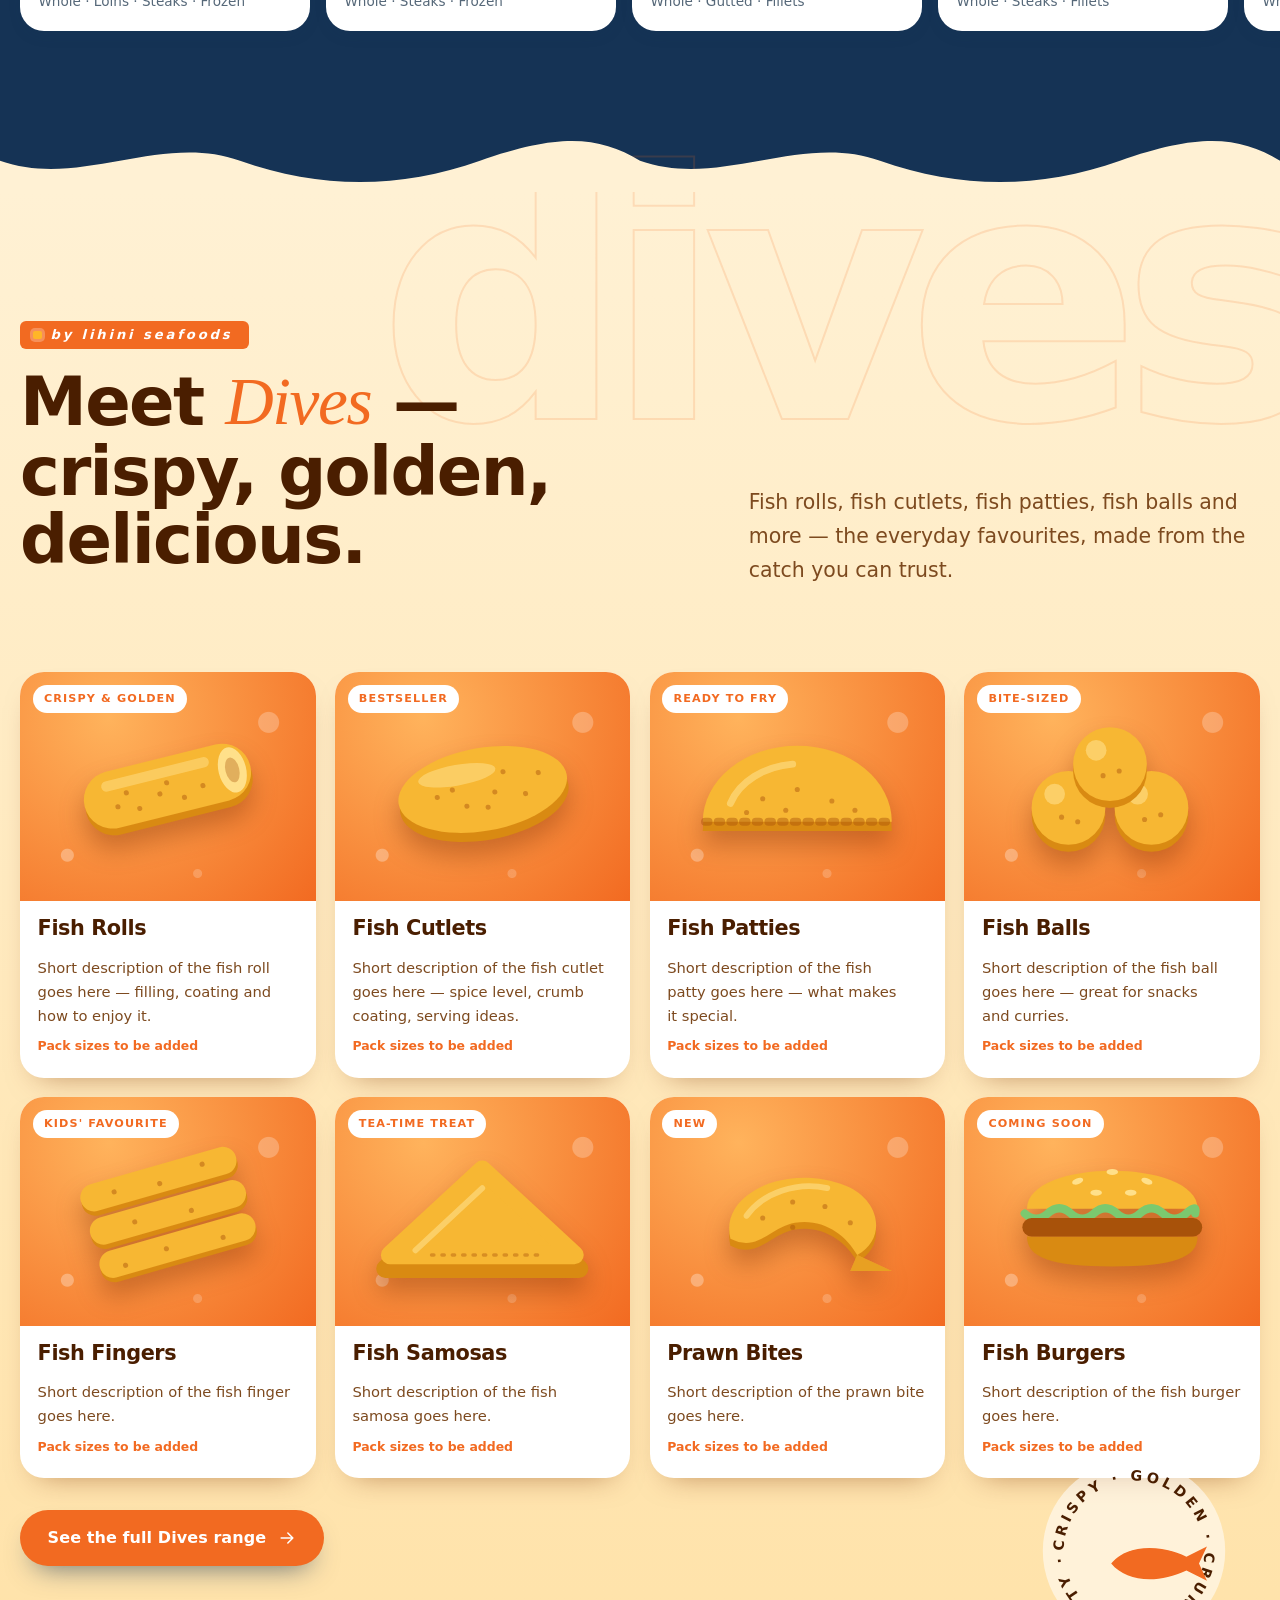
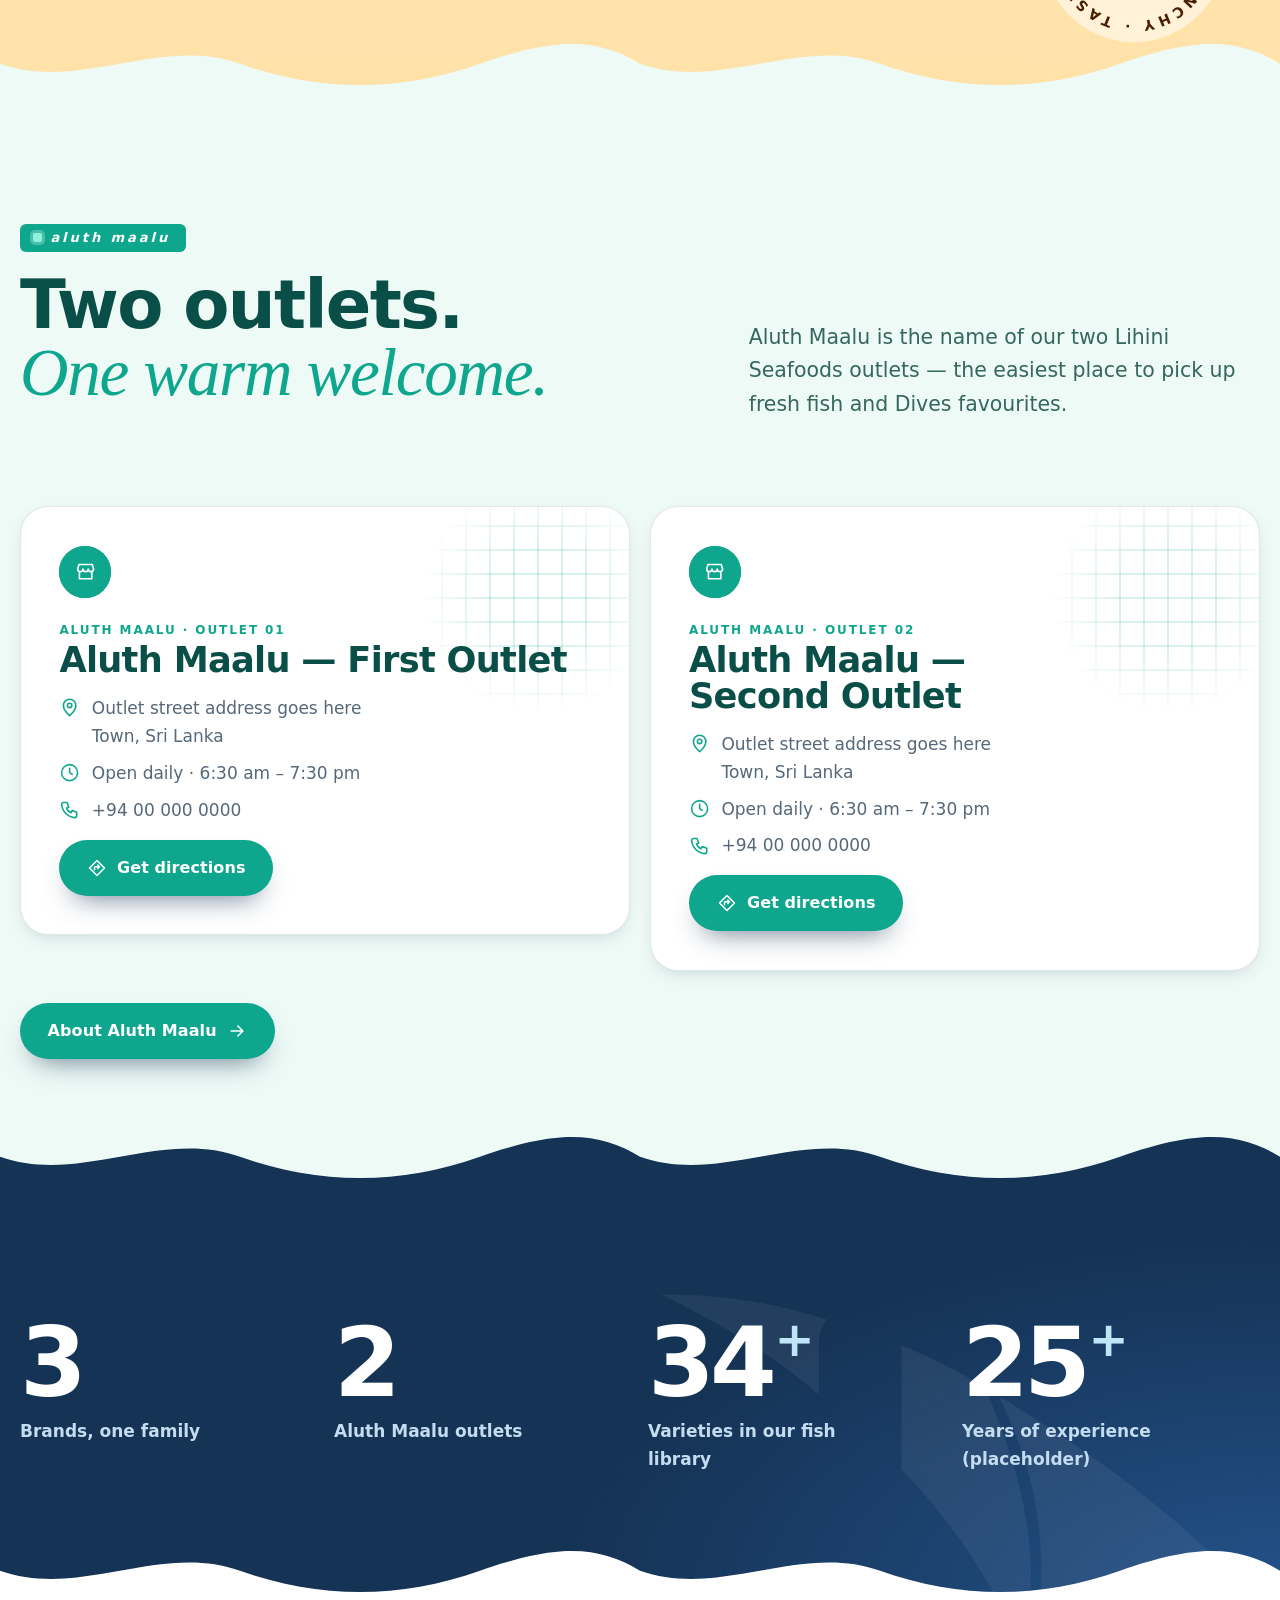
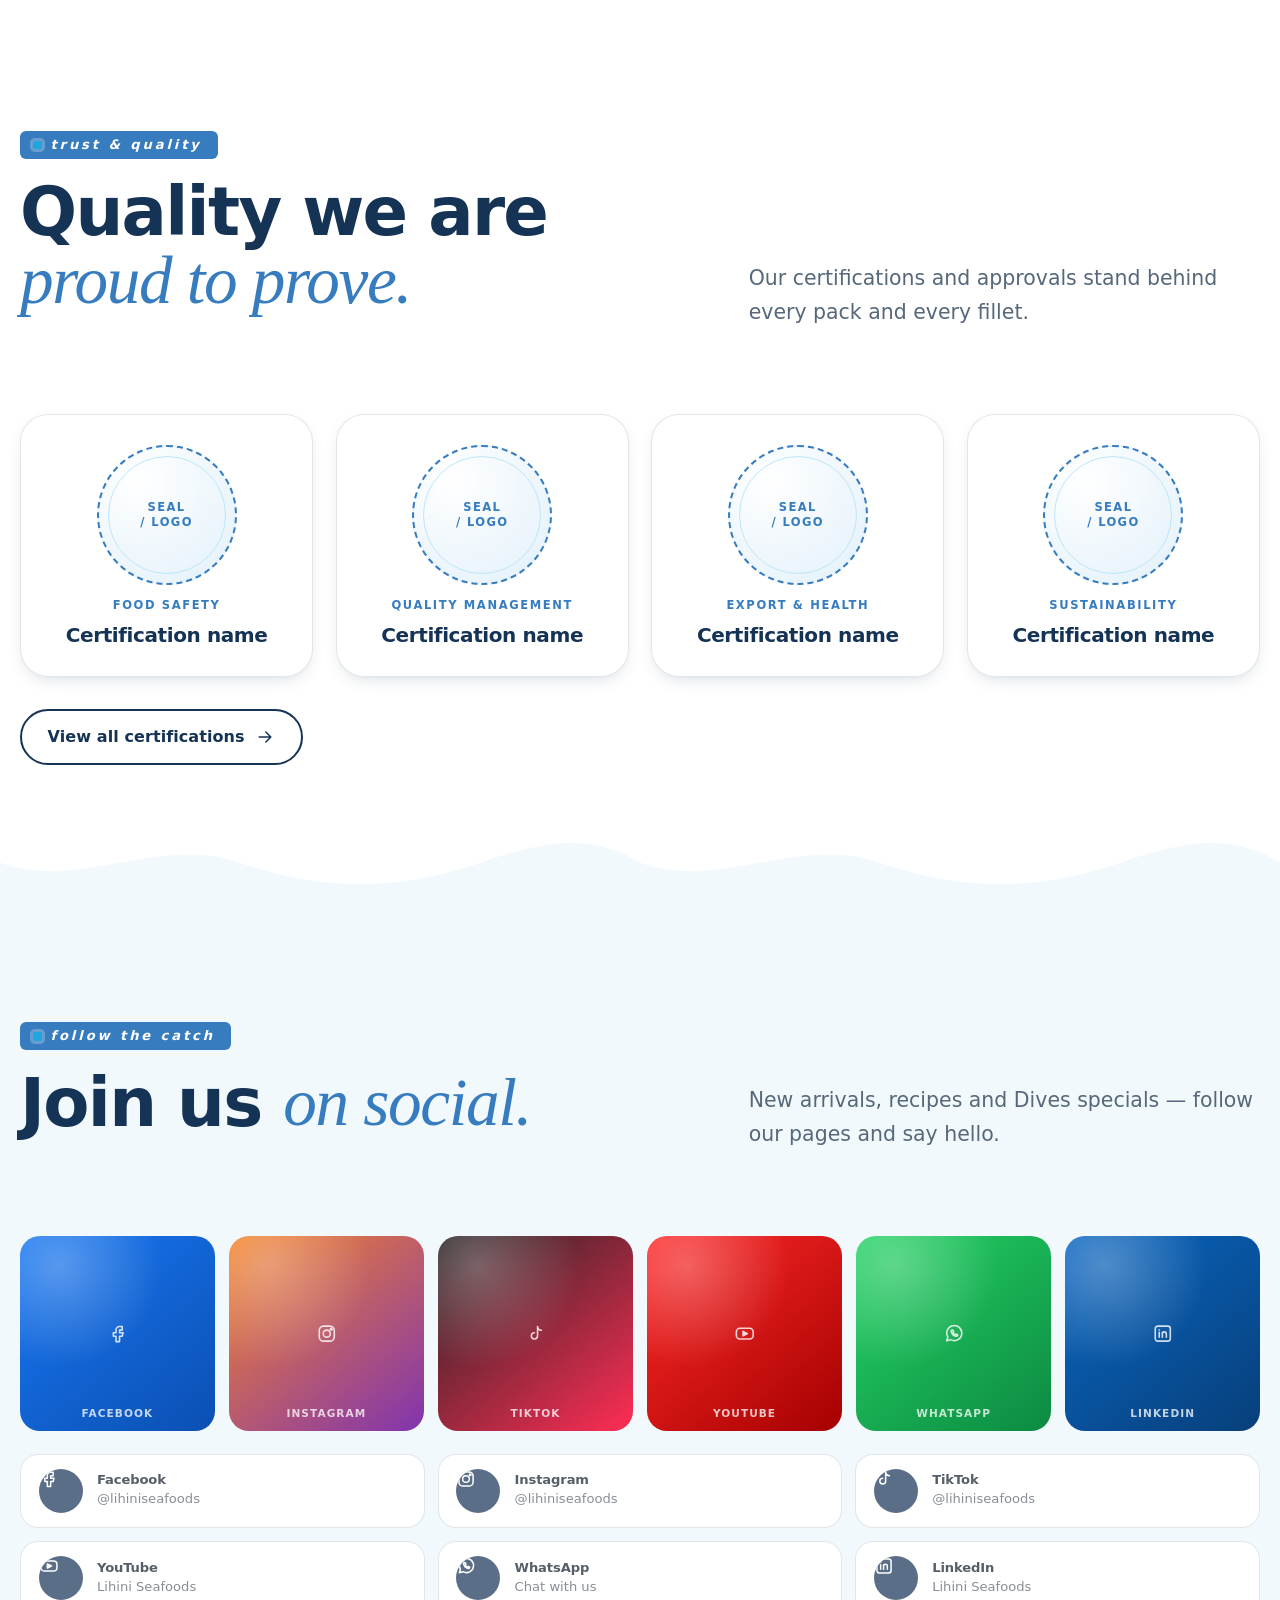
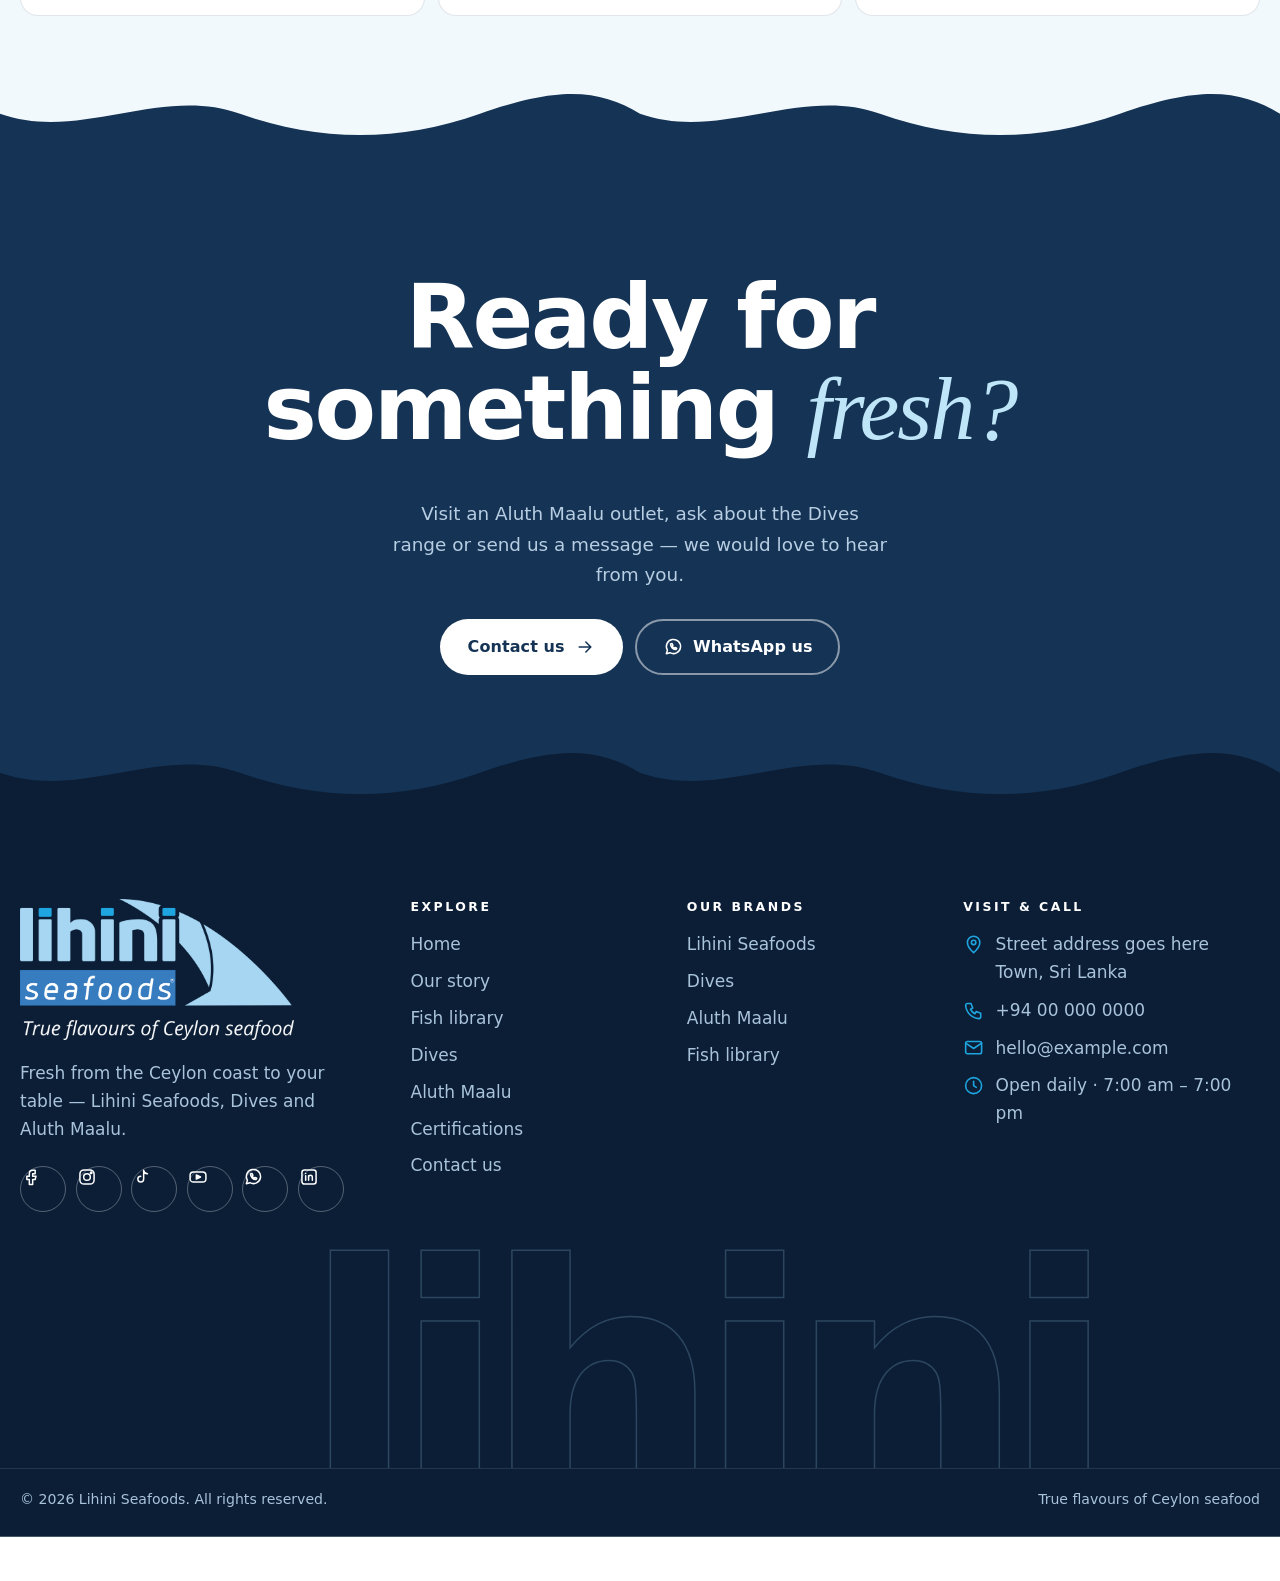
==== commit 1bf9a923: "Add files via upload" ====
--- a/index.html
+++ b/index.html
@@ -6,6 +6,8 @@
 <title>Lihini Seafoods — True flavours of Ceylon seafood</title>
 <meta name="description" content="Lihini Seafoods brings fresh Ceylon seafood, Dives fish rolls, cutlets, patties and fish balls, and Aluth Maalu outlets to your table.">
 <meta name="theme-color" content="#153355">
+<meta name="color-scheme" content="light">
+
 
 <link rel="canonical" href="https://lihini.pages.dev/">
 <meta property="og:type" content="website">
@@ -144,6 +146,7 @@
   <p class="lead" data-reveal data-d="150">Aluth Maalu is the name of our two Lihini Seafoods outlets &mdash; the easiest place to pick up fresh fish and Dives favourites.</p>
 </div>
     <div class="outlets" data-mount="outlets"></div>
+    <noscript><p class="lead">This section needs JavaScript. Please enable it, or <a class="link-arrow" href="contact.html">contact us</a> and we will gladly help.</p></noscript>
     <div class="btn-row mt-2" data-reveal><a class="btn btn--primary" href="aluth-maalu.html">About Aluth Maalu <i data-ic="arrow" class="icon-arrow"></i></a></div>
   </div>
 </section>
--- a/assets/css/style.css
+++ b/assets/css/style.css
@@ -0,0 +1,817 @@
+/* ==========================================================================
+   LIHINI SEAFOODS — STYLESHEET
+   Palette is taken from the logo: fin navy, wordmark slate, label blue, dot cyan.
+   ========================================================================== */
+
+/* ---------- 1. Tokens ---------- */
+:root {
+  --navy: #153355;
+  --navy-900: #0b1e36;
+  --navy-800: #102a4a;
+  --slate: #212f40;
+  --blue: #367cbf;
+  --cyan: #1fa5df;
+  --cyan-200: #bfe6f8;
+  --mist: #e1f0fa;
+  --foam: #f2f9fd;
+  --white: #fff;
+  --ink: #0f1b2a;
+  --muted: #566879;
+  --line: rgba(21, 51, 85, .12);
+
+  --sand: #fff4de;
+  --orange: #f26a21;
+  --gold: #ffb627;
+  --teal: #0fa68e;
+  --teal-900: #0a4f47;
+  --coral: #ff6b4a;
+
+  --accent: var(--cyan);
+  --accent-ink: var(--navy);
+  --hero-a: #f7fcff;
+  --hero-b: #d7ecf9;
+
+  --ff-display: "Bricolage Grotesque", "Segoe UI", system-ui, -apple-system, "Helvetica Neue", Arial, sans-serif;
+  --ff-body: "Figtree", system-ui, -apple-system, "Segoe UI", Roboto, Arial, sans-serif;
+  --ff-accent: "Fraunces", Georgia, "Times New Roman", serif;
+  --ff-si: "Noto Sans Sinhala", "Iskoola Pota", "Nirmala UI", sans-serif;
+
+  --ease: cubic-bezier(.22, 1, .36, 1);
+  --ease-io: cubic-bezier(.65, 0, .35, 1);
+  --r: 28px;
+  --r-sm: 16px;
+  --header-h: 76px;
+  --wave-h: clamp(34px, 5vw, 72px);
+  --shadow-sm: 0 6px 18px -8px rgba(21, 51, 85, .25);
+  --shadow: 0 24px 50px -24px rgba(21, 51, 85, .45);
+}
+
+body.theme-dives {
+  --accent: var(--orange);
+  --accent-ink: #7a2e00;
+  --hero-a: #fff9ec;
+  --hero-b: #ffd9a2;
+}
+body.theme-aluth {
+  --accent: var(--teal);
+  --accent-ink: var(--teal-900);
+  --hero-a: #f0fcf9;
+  --hero-b: #bcece1;
+}
+
+/* ---------- 2. Reset & base ---------- */
+*, *::before, *::after { box-sizing: border-box; }
+@supports not (overflow: clip) { html, body { overflow-x: hidden; } }
+html { -webkit-text-size-adjust: 100%; scroll-behavior: smooth; scroll-padding-top: calc(var(--header-h) + 12px); overflow-x: clip; }
+body {
+  margin: 0; min-height: 100vh; overflow-x: clip;
+  font-family: var(--ff-body); font-size: 1.0625rem; line-height: 1.65;
+  color: var(--ink); background: var(--white);
+  -webkit-font-smoothing: antialiased; text-rendering: optimizeLegibility;
+}
+body.no-scroll { overflow: hidden; }
+img, svg, canvas, iframe { display: block; max-width: 100%; }
+img { height: auto; }
+a { color: inherit; text-decoration: none; }
+button, input, select, textarea { font: inherit; color: inherit; }
+button { cursor: pointer; background: none; border: 0; padding: 0; }
+h1, h2, h3, h4 { font-family: var(--ff-display); font-weight: 800; line-height: 1.02; letter-spacing: -.025em; margin: 0 0 .5em; color: var(--navy); text-wrap: balance; }
+h1 { font-size: clamp(2.8rem, 9vw, 7.6rem); letter-spacing: -.04em; line-height: .94; }
+h2 { font-size: clamp(2.1rem, 5.4vw, 4.2rem); }
+h3 { font-size: clamp(1.3rem, 2.4vw, 1.75rem); letter-spacing: -.02em; }
+p { margin: 0 0 1em; text-wrap: pretty; }
+em { font-family: var(--ff-accent); font-style: italic; font-weight: 500; letter-spacing: -.02em; color: var(--blue); }
+:focus-visible { outline: 3px solid var(--cyan); outline-offset: 3px; border-radius: 6px; }
+::selection { background: var(--cyan); color: #fff; }
+.sr-only { position: absolute; width: 1px; height: 1px; overflow: hidden; clip: rect(0 0 0 0); white-space: nowrap; }
+.skip { position: fixed; left: 1rem; top: -4rem; z-index: 300; background: var(--navy); color: #fff; padding: .7rem 1.1rem; border-radius: 10px; transition: top .2s; }
+.skip:focus { top: 1rem; }
+
+.container { width: min(1240px, 100% - 2.5rem); margin-inline: auto; }
+.section { position: relative; padding: clamp(4.5rem, 10vw, 9rem) 0; }
+.section--foam { background: var(--foam); }
+.section--mist { background: var(--mist); }
+.section--navy { background: var(--navy); color: #dbe9f6; }
+.section--navy h2, .section--navy h3 { color: #fff; }
+.section--navy em { color: var(--cyan-200); }
+.section--sand { background: var(--sand); }
+.lead { font-size: clamp(1.1rem, 1.6vw, 1.3rem); color: var(--muted); max-width: 46ch; }
+.section--navy .lead { color: #b6cde2; }
+.center { text-align: center; }
+.center .lead { margin-inline: auto; }
+.icon { width: 1.25em; height: 1.25em; flex: none; }
+
+/* wave edge on top of a section (uses the section's own background colour) */
+.wave-top::before {
+  content: ""; position: absolute; left: 0; right: 0; bottom: calc(100% - 1px); height: var(--wave-h); z-index: 2; pointer-events: none;
+  background: var(--wave-bg, #fff);
+  -webkit-mask: url("data:image/svg+xml,%3Csvg xmlns='http://www.w3.org/2000/svg' viewBox='0 0 640 90' preserveAspectRatio='none'%3E%3Cpath d='M0 90V46C80 86 160 6 240 46s160 40 240 0 120-34 160 0V90Z'/%3E%3C/svg%3E") repeat-x 0 100% / 640px 100%;
+          mask: url("data:image/svg+xml,%3Csvg xmlns='http://www.w3.org/2000/svg' viewBox='0 0 640 90' preserveAspectRatio='none'%3E%3Cpath d='M0 90V46C80 86 160 6 240 46s160 40 240 0 120-34 160 0V90Z'/%3E%3C/svg%3E") repeat-x 0 100% / 640px 100%;
+  animation: waveDrift 16s linear infinite;
+}
+.section--foam.wave-top { --wave-bg: var(--foam); }
+.section--mist.wave-top { --wave-bg: var(--mist); }
+.section--navy.wave-top { --wave-bg: var(--navy); }
+.section--sand.wave-top { --wave-bg: var(--sand); }
+.wave-top--navy900::before { --wave-bg: var(--navy-900); }
+@keyframes waveDrift { to { -webkit-mask-position: 640px 100%; mask-position: 640px 100%; } }
+
+/* ---------- 3. Small components ---------- */
+.eyebrow {
+  display: inline-flex; align-items: center; gap: .55rem; margin-bottom: 1.2rem;
+  background: var(--blue); color: #fff; padding: .38rem 1rem .38rem .8rem; border-radius: 6px;
+  font: italic 600 .82rem/1.2 var(--ff-body); letter-spacing: .22em; text-transform: lowercase;
+}
+.eyebrow::before { content: ""; width: .55rem; height: .55rem; background: var(--cyan); border-radius: 2px; box-shadow: 0 0 0 3px rgba(255,255,255,.25); }
+.theme-dives .eyebrow { background: var(--orange); }
+.theme-dives .eyebrow::before { background: var(--gold); }
+.theme-aluth .eyebrow { background: var(--teal); }
+.theme-aluth .eyebrow::before { background: #8ff0dc; }
+.section--navy .eyebrow { background: rgba(255,255,255,.12); }
+
+.btn {
+  position: relative; isolation: isolate; overflow: hidden; display: inline-flex; align-items: center; justify-content: center; gap: .65rem;
+  padding: 1rem 1.6rem; border-radius: 999px; font-weight: 700; font-size: 1rem; line-height: 1; letter-spacing: .005em;
+  border: 2px solid transparent; transition: color .35s, border-color .35s, transform .35s var(--ease), box-shadow .35s;
+  will-change: transform;
+}
+.btn::before {
+  content: ""; position: absolute; inset: -2px; z-index: -1; background: var(--btn-fill, var(--cyan));
+  transform: translateY(102%); border-radius: 50% 50% 0 0 / 60% 60% 0 0; transition: transform .55s var(--ease), border-radius .55s var(--ease);
+}
+.btn:hover::before, .btn:focus-visible::before { transform: translateY(0); border-radius: 0; }
+.btn .icon { transition: transform .4s var(--ease); }
+.btn:hover .icon-arrow { transform: translateX(5px); }
+.btn--primary { background: var(--navy); color: #fff; box-shadow: 0 14px 28px -14px rgba(21,51,85,.7); }
+.btn--ghost { border-color: var(--navy); color: var(--navy); --btn-fill: var(--navy); }
+.btn--ghost:hover { color: #fff; }
+.btn--light { background: #fff; color: var(--navy); --btn-fill: var(--cyan-200); }
+.btn--outline-light { border-color: rgba(255,255,255,.5); color: #fff; --btn-fill: #fff; }
+.btn--outline-light:hover { color: var(--navy); }
+.btn--accent { background: var(--accent); color: #fff; --btn-fill: var(--accent-ink); }
+.theme-dives .btn--primary { background: var(--orange); --btn-fill: #7a2e00; }
+.theme-dives .btn--ghost { border-color: #7a2e00; color: #7a2e00; --btn-fill: #7a2e00; }
+.theme-aluth .btn--primary { background: var(--teal); --btn-fill: var(--teal-900); }
+.theme-aluth .btn--ghost { border-color: var(--teal-900); color: var(--teal-900); --btn-fill: var(--teal-900); }
+.btn-row { display: flex; flex-wrap: wrap; gap: .8rem; }
+
+.chip {
+  display: inline-flex; align-items: center; gap: .4rem; padding: .32rem .8rem; border-radius: 999px;
+  background: var(--mist); color: var(--navy); font-size: .8rem; font-weight: 600; line-height: 1.3;
+}
+.link-arrow { display: inline-flex; align-items: center; gap: .5rem; font-weight: 700; color: var(--navy); border-bottom: 2px solid var(--cyan); padding-bottom: 2px; }
+.link-arrow .icon { transition: transform .35s var(--ease); }
+.link-arrow:hover .icon { transform: translateX(5px); }
+.section-head { display: grid; gap: 1rem; margin-bottom: clamp(2rem, 5vw, 4rem); }
+@media (min-width: 900px) { .section-head--split { grid-template-columns: 1.3fr 1fr; align-items: end; gap: 4rem; } }
+
+/* ---------- 4. Page transition (tide wipe) ---------- */
+.wipe { position: fixed; inset: 0; z-index: 400; pointer-events: none; visibility: hidden; overflow: hidden; }
+.js .wipe { visibility: visible; }
+.wipe__sheet {
+  position: absolute; inset: 0; background: var(--navy-900); display: grid; place-items: center;
+  transform: translateY(calc(-100% - 90px));
+}
+.wipe__sheet::before, .wipe__sheet::after {
+  content: ""; position: absolute; left: 0; right: 0; height: 70px; background: var(--navy-900);
+  -webkit-mask: url("data:image/svg+xml,%3Csvg xmlns='http://www.w3.org/2000/svg' viewBox='0 0 400 70' preserveAspectRatio='none'%3E%3Cpath d='M0 70V34C50 66 100 4 150 34s100 36 150 0 70-28 100 0V70Z'/%3E%3C/svg%3E") repeat-x 0 100% / 400px 100%;
+          mask: url("data:image/svg+xml,%3Csvg xmlns='http://www.w3.org/2000/svg' viewBox='0 0 400 70' preserveAspectRatio='none'%3E%3Cpath d='M0 70V34C50 66 100 4 150 34s100 36 150 0 70-28 100 0V70Z'/%3E%3C/svg%3E") repeat-x 0 100% / 400px 100%;
+  animation: waveDrift400 3s linear infinite;
+}
+.wipe__sheet::before { bottom: calc(100% - 1px); }
+.wipe__sheet::after { top: calc(100% - 1px); transform: scaleY(-1); }
+@keyframes waveDrift400 { to { -webkit-mask-position: 400px 100%; mask-position: 400px 100%; } }
+.wipe__logo { width: min(240px, 52vw); opacity: 0; transform: translateY(14px) scale(.96); transition: opacity .5s .15s, transform .7s .15s var(--ease); }
+.js.is-loading .wipe__sheet { transform: none; }
+.js.is-loading .wipe__logo, .js.is-leaving .wipe__logo { opacity: 1; transform: none; }
+.js.is-leaving .wipe__sheet { animation: wipeIn .62s var(--ease-io) forwards; }
+.js.is-revealing .wipe__sheet { animation: wipeOut .95s var(--ease-io) forwards; }
+@keyframes wipeIn { from { transform: translateY(calc(100% + 90px)); } to { transform: none; } }
+@keyframes wipeOut { from { transform: none; } to { transform: translateY(calc(-100% - 90px)); } }
+
+/* ---------- 5. Header & navigation ---------- */
+.site-header { position: fixed; inset: 0 0 auto 0; z-index: 90; transition: transform .55s var(--ease), background-color .35s, box-shadow .35s; }
+.site-header.is-solid { background: rgba(255,255,255,.84); -webkit-backdrop-filter: saturate(1.5) blur(16px); backdrop-filter: saturate(1.5) blur(16px); box-shadow: 0 1px 0 var(--line); }
+.site-header.is-hidden { transform: translateY(-105%); }
+.site-header .bar { display: flex; align-items: center; justify-content: space-between; gap: 1rem; height: var(--header-h); width: min(1320px, 100% - 2rem); margin-inline: auto; }
+.brand { display: block; position: relative; flex: none; }
+.brand img { height: 46px; width: auto; transition: transform .5s var(--ease); }
+.brand:hover img { transform: scale(1.04) rotate(-1deg); }
+.brand__light { display: none; }
+.menu-open .brand__dark { display: none; }
+.menu-open .brand__light { display: block; }
+
+.nav { display: none; align-items: center; gap: .1rem; }
+.nav a { position: relative; padding: .55rem .85rem; font-weight: 600; font-size: .95rem; color: var(--navy); border-radius: 999px; transition: color .3s; }
+.nav a::before { content: ""; position: absolute; left: 50%; bottom: .15rem; width: 6px; height: 6px; background: var(--cyan); border-radius: 2px; transform: translateX(-50%) scale(0); transition: transform .4s var(--ease); }
+.nav a:hover::before, .nav a[aria-current="page"]::before { transform: translateX(-50%) scale(1); }
+.nav a.nav__cta { margin-left: .6rem; background: var(--navy); color: #fff; padding: .7rem 1.25rem; transition: background .3s, transform .3s var(--ease); }
+.nav a.nav__cta::before { display: none; }
+.nav a.nav__cta:hover { background: var(--cyan); transform: translateY(-2px); }
+@media (min-width: 1120px) { .nav { display: flex; } .burger { display: none !important; } }
+
+.burger { position: relative; width: 52px; height: 52px; border-radius: 50%; background: var(--navy); display: grid; place-items: center; z-index: 5; transition: background .3s; }
+.burger span { position: absolute; width: 22px; height: 2.5px; background: #fff; border-radius: 2px; transition: transform .5s var(--ease), opacity .3s; }
+.burger span:nth-child(1) { transform: translateY(-6px); }
+.burger span:nth-child(3) { transform: translateY(6px); }
+.menu-open .burger { background: var(--cyan); }
+.menu-open .burger span:nth-child(1) { transform: rotate(45deg); }
+.menu-open .burger span:nth-child(2) { opacity: 0; }
+.menu-open .burger span:nth-child(3) { transform: rotate(-45deg); }
+
+.menu {
+  position: fixed; inset: 0; z-index: 80; background: var(--navy-900); color: #fff; overflow-y: auto;
+  padding: calc(var(--header-h) + 1.5rem) 1.5rem 2rem; display: flex; flex-direction: column; justify-content: space-between; gap: 2rem;
+  clip-path: circle(0 at calc(100% - 3rem) 2.6rem); visibility: hidden;
+  transition: clip-path .9s var(--ease), visibility 0s .9s;
+}
+.menu-open .menu { clip-path: circle(150% at calc(100% - 3rem) 2.6rem); visibility: visible; transition: clip-path .9s var(--ease), visibility 0s; }
+.menu::before { content: ""; position: absolute; right: -18%; bottom: -6%; width: min(80vw, 520px); aspect-ratio: 1.6; background: var(--blue); opacity: .16; -webkit-mask: var(--fin-mask) no-repeat center / contain; mask: var(--fin-mask) no-repeat center / contain; pointer-events: none; }
+.menu__list { list-style: none; margin: 0; padding: 0; display: grid; gap: .1rem; position: relative; }
+.menu__list a { display: flex; align-items: baseline; gap: 1rem; padding: .35rem 0; font: 800 clamp(2rem, 9vw, 3.6rem)/1.1 var(--ff-display); letter-spacing: -.03em; color: #fff; opacity: 0; transform: translateY(30px); transition: opacity .6s, transform .8s var(--ease), color .3s; }
+.menu__list a small { font: 600 .8rem var(--ff-body); letter-spacing: .15em; color: var(--cyan); min-width: 1.8rem; }
+.menu__list a:hover, .menu__list a[aria-current="page"] { color: var(--cyan); }
+.menu-open .menu__list a { opacity: 1; transform: none; transition-delay: calc(.25s + var(--i) * 55ms); }
+.menu__foot { display: grid; gap: 1rem; font-size: .95rem; color: #b6cde2; position: relative; opacity: 0; transition: opacity .6s .7s; }
+.menu-open .menu__foot { opacity: 1; }
+.menu__foot a { color: #fff; font-weight: 600; }
+
+/* shared mask of the fin shape (used for decorative watermarks) */
+:root { --fin-mask: url("data:image/svg+xml,%3Csvg xmlns='http://www.w3.org/2000/svg' viewBox='0 0 1260 780'%3E%3Cpath d='M7 8C125 8 215 25 305 53Q291 70 291 100V188C205 115 105 55 7 8ZM440 100C495 122 545 148 590 176 645 300 675 420 673 520 672 570 667 610 657 648 595 510 525 410 440 324ZM616 192C875 345 1105 545 1255 776L482 778 667 675C695 580 700 480 680 380 665 300 640 245 616 192Z'/%3E%3C/svg%3E"); }
+
+.socials { display: flex; flex-wrap: wrap; gap: .6rem; list-style: none; margin: 0; padding: 0; }
+.socials a { display: grid; place-items: center; width: 46px; height: 46px; border-radius: 50%; border: 1.5px solid currentColor; transition: background .3s, color .3s, transform .4s var(--ease), border-color .3s; }
+.socials a:hover { background: var(--cyan); border-color: var(--cyan); color: #fff; transform: translateY(-4px) rotate(-6deg); }
+.socials .icon { width: 20px; height: 20px; }
+
+/* ---------- 6. Reveal system ---------- */
+.js [data-reveal] { opacity: 0; transform: translateY(34px); transition: opacity .9s var(--ease), transform 1s var(--ease); transition-delay: calc(var(--d, 0) * 1ms); }
+.js [data-reveal="left"] { transform: translateX(-44px); }
+.js [data-reveal="right"] { transform: translateX(44px); }
+.js [data-reveal="zoom"] { transform: scale(.9); }
+.js [data-reveal="fade"] { transform: none; }
+.js [data-reveal].in { opacity: 1; transform: none; }
+
+.w { display: inline-block; overflow: hidden; vertical-align: top; padding: 0 .04em .16em; margin: 0 -.04em -.16em; }
+.js .w > span { display: inline-block; transform: translateY(112%) rotate(4deg); transform-origin: left bottom; transition: transform 1.05s var(--ease); transition-delay: calc(var(--wi) * 60ms + var(--base, 0ms)); }
+.js [data-split].in .w > span { transform: none; }
+.sw { transition: opacity .25s linear; opacity: var(--o, .18); }
+
+/* ---------- 7. HOME hero ---------- */
+.hero, .phero { position: relative; isolation: isolate; background: linear-gradient(180deg, var(--hero-a) 0%, var(--hero-b) 100%); overflow: hidden; }
+.hero { min-height: 100svh; display: flex; align-items: center; padding: calc(var(--header-h) + 2rem) 0 clamp(7rem, 16vw, 12rem); }
+.hero__sea { position: absolute; inset: 0; z-index: -1; }
+.rays { position: absolute; inset: -20% -10% 30%; background:
+  conic-gradient(from 180deg at 70% -10%, transparent 0 8%, rgba(255,255,255,.55) 10%, transparent 13% 20%, rgba(255,255,255,.4) 22%, transparent 26% 34%, rgba(255,255,255,.5) 36%, transparent 40% 100%);
+  opacity: .7; filter: blur(14px); animation: rays 14s ease-in-out infinite alternate; transform-origin: 70% 0; }
+@keyframes rays { from { transform: rotate(-4deg) scale(1); opacity: .5; } to { transform: rotate(5deg) scale(1.1); opacity: .85; } }
+.school { position: absolute; inset: 0; width: 100%; height: 100%; }
+.bubbles { position: absolute; inset: 0; overflow: hidden; pointer-events: none; }
+.bubbles i { position: absolute; bottom: -40px; left: var(--x); width: var(--s); height: var(--s); border-radius: 50%; border: 1.5px solid rgba(255,255,255,.85); background: radial-gradient(circle at 30% 30%, rgba(255,255,255,.8), rgba(255,255,255,.08) 60%); animation: rise var(--t) linear var(--dl) infinite; opacity: 0; }
+@keyframes rise { 0% { transform: translate(0, 0); opacity: 0; } 12% { opacity: .9; } 50% { transform: translate(var(--dx), -50vh); } 100% { transform: translate(calc(var(--dx) * -1), -110vh); opacity: 0; } }
+.theme-dives .bubbles i { border-color: rgba(255,255,255,.9); background: radial-gradient(circle at 30% 30%, rgba(255,240,200,.95), rgba(255,200,90,.1) 60%); }
+
+.hero__inner { position: relative; z-index: 3; }
+.hero__title { max-width: 11ch; margin-bottom: .35em; }
+.hero__title em { color: var(--blue); }
+.hero__lead { font-size: clamp(1.1rem, 1.8vw, 1.4rem); max-width: 34ch; color: #35506b; margin-bottom: 2rem; }
+.hero__brands { display: flex; flex-wrap: wrap; gap: .6rem; margin: 2.2rem 0 0; padding: 0; list-style: none; }
+.hero__brands li { display: inline-flex; align-items: center; gap: .5rem; background: rgba(255,255,255,.7); -webkit-backdrop-filter: blur(8px); backdrop-filter: blur(8px); padding: .5rem 1rem; border-radius: 999px; font-weight: 700; font-size: .92rem; color: var(--navy); border: 1px solid rgba(255,255,255,.9); }
+.hero__brands li::before { content: ""; width: .5rem; height: .5rem; border-radius: 2px; background: var(--c, var(--cyan)); }
+.hero__fin { position: absolute; z-index: 3; right: -6%; bottom: calc(clamp(60px, 9vw, 130px) - 20px); width: clamp(260px, 48vw, 760px); color: var(--navy); opacity: .14; animation: bob 7s ease-in-out infinite; transform-origin: 50% 100%; pointer-events: none; }
+@media (min-width: 900px) { .hero__fin { opacity: 1; right: 1%; bottom: calc(clamp(60px, 9vw, 130px) - 78px); width: clamp(380px, 42vw, 700px); } }
+@keyframes bob { 0%, 100% { transform: translateY(0) rotate(-1.2deg); } 50% { transform: translateY(-14px) rotate(1.4deg); } }
+.hero__waves { position: absolute; left: 0; right: 0; bottom: 0; height: clamp(110px, 15vw, 210px); pointer-events: none; }
+.hero__waves--back { z-index: 2; }
+.hero__waves--front { z-index: 4; }
+.hl { position: absolute; left: 0; bottom: 0; width: 200%; height: 100%; background-repeat: repeat-x; background-size: 50% 100%; background-position: 0 100%; animation: slide var(--t, 24s) linear infinite; }
+.hl--1 { --t: 30s; opacity: .5; height: 100%; background-image: url("data:image/svg+xml,%3Csvg xmlns='http://www.w3.org/2000/svg' viewBox='0 0 1200 200' preserveAspectRatio='none'%3E%3Cpath fill='%2322a6e0' d='M0 200V90C150 40 300 150 450 90S750 30 900 90s200 70 300 10V200Z'/%3E%3C/svg%3E"); }
+.hl--2 { --t: 20s; animation-direction: reverse; opacity: .55; height: 82%; background-image: url("data:image/svg+xml,%3Csvg xmlns='http://www.w3.org/2000/svg' viewBox='0 0 1200 200' preserveAspectRatio='none'%3E%3Cpath fill='%23367cbf' d='M0 200V100C200 150 400 40 600 100S1000 160 1200 100V200Z'/%3E%3C/svg%3E"); }
+.hl--3 { --t: 15s; height: 56%; background-image: url("data:image/svg+xml,%3Csvg xmlns='http://www.w3.org/2000/svg' viewBox='0 0 1200 200' preserveAspectRatio='none'%3E%3Cpath fill='%23ffffff' d='M0 200V80C150 130 300 20 450 70S750 140 900 80s200-30 300 10V200Z'/%3E%3C/svg%3E"); }
+@keyframes slide { to { transform: translateX(-50%); } }
+.scroll-cue { position: absolute; z-index: 5; left: 50%; bottom: 1rem; transform: translateX(-50%); display: none; flex-direction: column; align-items: center; gap: .4rem; font-size: .7rem; letter-spacing: .3em; text-transform: uppercase; color: var(--navy); font-weight: 700; }
+.scroll-cue::after { content: ""; width: 2px; height: 34px; background: linear-gradient(var(--navy), transparent); animation: cue 1.8s var(--ease-io) infinite; transform-origin: top; }
+@keyframes cue { 0% { transform: scaleY(0); } 50% { transform: scaleY(1); } 100% { transform: scaleY(1); opacity: 0; } }
+@media (min-width: 900px) and (min-height: 700px) { .scroll-cue { display: flex; } }
+
+/* ---------- 8. Inner-page hero ---------- */
+.phero { padding: calc(var(--header-h) + clamp(3rem, 8vw, 6rem)) 0 clamp(5rem, 10vw, 8rem); }
+.phero h1 { font-size: clamp(2.8rem, 8vw, 6.4rem); max-width: 14ch; margin-bottom: .3em; }
+.phero .lead { color: #35506b; font-size: clamp(1.1rem, 1.7vw, 1.35rem); }
+.theme-dives .phero .lead { color: #6a3a14; }
+.theme-aluth .phero .lead { color: #1d5d54; }
+.phero__fin { position: absolute; right: -8%; bottom: -12%; width: clamp(300px, 46vw, 700px); color: var(--navy); opacity: .07; z-index: -1; pointer-events: none; animation: bob 9s ease-in-out infinite; }
+.crumbs { display: flex; gap: .5rem; align-items: center; font-size: .85rem; font-weight: 600; color: var(--muted); margin-bottom: 1.4rem; }
+.crumbs a:hover { color: var(--blue); }
+.crumbs span[aria-hidden] { opacity: .5; }
+
+/* ---------- 9. Manifesto ---------- */
+.manifesto { display: grid; gap: 3rem; align-items: center; }
+.manifesto__text { font: 700 clamp(1.7rem, 4.2vw, 3.3rem)/1.18 var(--ff-display); letter-spacing: -.03em; color: var(--navy); }
+.manifesto__text .sw { display: inline; }
+.manifesto__logo { display: grid; place-items: center; }
+.manifesto__logo img { width: min(380px, 70%); animation: bob 8s ease-in-out infinite; filter: drop-shadow(0 30px 30px rgba(21,51,85,.18)); }
+@media (min-width: 1000px) { .manifesto { grid-template-columns: 1.6fr 1fr; gap: 5rem; } }
+
+/* ---------- 10. Marquee ---------- */
+.marquee-wrap { position: relative; z-index: 3; height: clamp(8.5rem, 18vw, 13rem); margin: -1px 0; }
+.marquee { position: absolute; left: -4vw; right: -4vw; overflow: hidden; padding: .9rem 0; }
+.marquee--a { top: 12%; transform: rotate(-2.4deg); background: var(--navy); color: #fff; z-index: 2; box-shadow: 0 20px 40px -20px rgba(11,30,54,.6); }
+.marquee--b { top: 44%; transform: rotate(1.6deg); background: var(--cyan); color: var(--navy-900); z-index: 1; }
+.marquee__track { display: flex; width: max-content; animation: marquee 42s linear infinite; }
+.marquee--b .marquee__track { animation-direction: reverse; animation-duration: 55s; }
+.marquee__group { display: flex; align-items: center; gap: clamp(1.1rem, 2.4vw, 2rem); padding-right: clamp(1.1rem, 2.4vw, 2rem); }
+.marquee__group span { font: 800 clamp(1.4rem, 3.6vw, 2.6rem)/1 var(--ff-display); letter-spacing: -.02em; text-transform: uppercase; white-space: nowrap; }
+.marquee__group i { width: clamp(.6rem, 1.2vw, .9rem); aspect-ratio: 1; background: var(--cyan); border-radius: 3px; flex: none; }
+.marquee--b .marquee__group i { background: var(--navy-900); }
+@keyframes marquee { to { transform: translateX(-50%); } }
+
+/* ---------- 11. Brand bento ---------- */
+.bento { display: grid; gap: 1.2rem; }
+.bcard { position: relative; overflow: hidden; border-radius: var(--r); padding: clamp(1.5rem, 3vw, 2.4rem); min-height: 300px; display: flex; flex-direction: column; justify-content: flex-end; isolation: isolate; transition: transform .6s var(--ease), box-shadow .6s var(--ease); }
+.bcard:hover { transform: translateY(-8px) rotate(-.4deg); box-shadow: var(--shadow); }
+.bcard__num { position: absolute; top: 1.4rem; left: 1.6rem; font: 800 .9rem var(--ff-display); letter-spacing: .12em; opacity: .7; }
+.bcard__art { position: absolute; z-index: -1; pointer-events: none; }
+.bcard h3 { font-size: clamp(1.8rem, 3.4vw, 2.8rem); margin-bottom: .4rem; }
+.bcard p { max-width: 38ch; margin-bottom: 1.2rem; }
+.bcard__go { display: inline-flex; align-items: center; gap: .6rem; font-weight: 700; }
+.bcard__go span { display: grid; place-items: center; width: 44px; height: 44px; border-radius: 50%; background: currentColor; transition: transform .5s var(--ease); }
+.bcard__go span .icon { color: var(--bg-arrow, #fff); width: 20px; height: 20px; }
+.bcard:hover .bcard__go span { transform: rotate(-45deg) scale(1.08); }
+.bcard--lihini { background: linear-gradient(160deg, var(--navy) 0%, var(--navy-800) 100%); color: #cfe3f5; --bg-arrow: var(--navy); min-height: 420px; }
+.bcard--lihini h3 { color: #fff; }
+.bcard--lihini .bcard__go { color: #fff; }
+.bcard--lihini .bcard__art { right: -8%; top: 2%; width: 74%; color: var(--blue); opacity: .55; transition: transform 1.2s var(--ease); }
+.bcard--lihini:hover .bcard__art { transform: translate(-3%, 2%) rotate(-3deg) scale(1.04); }
+.bcard--dives { background: linear-gradient(160deg, #ffd27a, #ff9a3c); color: #4a1e00; --bg-arrow: #ffb34c; }
+.bcard--dives h3 { color: #3f1700; }
+.bcard--dives .bcard__go { color: #3f1700; }
+.bcard--dives .bcard__art { right: -10%; top: -16%; width: 54%; opacity: .5; animation: spin 40s linear infinite; }
+.bcard--aluth { background: linear-gradient(160deg, #0fa68e, #0a6f63); color: #dffaf4; --bg-arrow: #0b7a6d; }
+.bcard--aluth h3 { color: #fff; }
+.bcard--aluth .bcard__go { color: #fff; }
+.bcard--aluth .bcard__art { right: 5%; top: 7%; width: 33%; opacity: .9; }
+.wordmark { font-family: var(--ff-display); font-weight: 800; letter-spacing: -.04em; }
+.wordmark--aluth { text-transform: lowercase; }
+@keyframes spin { to { transform: rotate(360deg); } }
+@media (min-width: 900px) {
+  .bento { grid-template-columns: repeat(12, 1fr); }
+  .bcard--lihini { grid-column: span 7; grid-row: span 2; min-height: 600px; }
+  .bcard--dives, .bcard--aluth { grid-column: span 5; min-height: 290px; }
+}
+
+/* ---------- 12. Journey ---------- */
+.journey { --p: 0; position: relative; list-style: none; margin: 0; padding: 0 0 0 4.2rem; display: grid; gap: 2.4rem; counter-reset: s; }
+.journey::before, .journey::after { content: ""; position: absolute; left: 1.9rem; top: 1.5rem; bottom: 1.5rem; width: 4px; border-radius: 4px; background: var(--line); }
+.journey::after { background: linear-gradient(var(--cyan), var(--blue)); transform-origin: top; transform: scaleY(var(--p)); }
+.step { position: relative; }
+.step__ic { position: absolute; left: -4.2rem; top: 0; width: 64px; height: 64px; border-radius: 50%; display: grid; place-items: center; background: #fff; border: 3px solid var(--line); color: var(--navy); transition: background .5s var(--ease), border-color .5s, color .5s, transform .6s var(--ease); z-index: 1; }
+.step__ic .icon { width: 28px; height: 28px; }
+.step.on .step__ic { background: var(--cyan); border-color: var(--cyan); color: #fff; transform: scale(1.08) rotate(-6deg); }
+.step__n { display: block; font: 800 .8rem var(--ff-display); letter-spacing: .2em; color: var(--blue); margin-bottom: .3rem; padding-top: .2rem; }
+.step h3 { margin-bottom: .3rem; }
+.step p { color: var(--muted); margin: 0; max-width: 34ch; }
+@media (min-width: 900px) {
+  .journey { grid-template-columns: repeat(5, 1fr); gap: 1.4rem; padding: 6rem 0 0; }
+  .journey::before, .journey::after { left: 10%; right: 10%; top: 2.5rem; bottom: auto; width: auto; height: 4px; }
+  .journey::after { transform-origin: left; transform: scaleX(var(--p)); }
+  .step { padding-top: 0; text-align: center; }
+  .step__ic { left: 50%; top: -6rem; margin-left: -32px; }
+  .step p { margin-inline: auto; }
+}
+
+/* ---------- 13. Fish cards & carousel ---------- */
+.rail-wrap { position: relative; }
+.rail { display: flex; gap: 1rem; overflow-x: auto; scroll-snap-type: x mandatory; padding: .5rem max(1.25rem, calc((100vw - 1240px) / 2)) 2rem; scrollbar-width: none; -webkit-overflow-scrolling: touch; scroll-padding-inline: max(1.25rem, calc((100vw - 1240px) / 2)); }
+.rail::-webkit-scrollbar { display: none; }
+.rail > * { flex: 0 0 min(72vw, 290px); scroll-snap-align: start; }
+.rail__ctrl { display: none; gap: .6rem; }
+.rail__ctrl button { width: 54px; height: 54px; border-radius: 50%; border: 2px solid currentColor; display: grid; place-items: center; transition: background .3s, color .3s, transform .3s var(--ease); }
+.rail__ctrl button:hover { background: var(--cyan); border-color: var(--cyan); color: #fff; transform: scale(1.08); }
+.rail__ctrl .prev .icon { transform: rotate(180deg); }
+@media (hover: hover) and (min-width: 900px) { .rail__ctrl { display: flex; } }
+
+.fcard { --g1: #153355; --g2: #367cbf; --art-a: #fff; --art-b: rgba(255,255,255,.55); --art-c: #153355;
+  position: relative; display: flex; flex-direction: column; background: #fff; border-radius: 24px; overflow: hidden; text-align: left; width: 100%;
+  box-shadow: var(--shadow-sm); transition: transform .55s var(--ease), box-shadow .55s var(--ease); color: var(--ink); }
+.fcard:hover, .fcard:focus-visible { transform: translateY(-8px); box-shadow: var(--shadow); }
+.fcard[data-cat="tuna"] { --g1: #102a4a; --g2: #367cbf; }
+.fcard[data-cat="reef"] { --g1: #367cbf; --g2: #1fa5df; }
+.fcard[data-cat="small"] { --g1: #0fa68e; --g2: #6fe0cc; }
+.fcard[data-cat="crustacean"] { --g1: #e2502f; --g2: #ff9a6b; }
+.fcard[data-cat="cephalopod"] { --g1: #5b4bc4; --g2: #a58cf0; }
+.fcard[data-cat="dried"] { --g1: #c9862b; --g2: #f6c778; }
+.fcard__art { position: relative; aspect-ratio: 4 / 3.1; background: linear-gradient(135deg, var(--g1), var(--g2)); overflow: hidden; display: grid; place-items: center; }
+.fcard__art::before { content: ""; position: absolute; inset: 0; background:
+  radial-gradient(circle at 18% 24%, rgba(255,255,255,.28) 0 5px, transparent 6px),
+  radial-gradient(circle at 80% 70%, rgba(255,255,255,.2) 0 9px, transparent 10px),
+  radial-gradient(circle at 66% 20%, rgba(255,255,255,.18) 0 4px, transparent 5px),
+  radial-gradient(120% 70% at 50% 120%, rgba(255,255,255,.25), transparent 60%); }
+.fcard__art svg { position: relative; width: 74%; height: auto; transition: transform .8s var(--ease); filter: drop-shadow(0 12px 12px rgba(0,0,0,.2)); }
+.fcard:hover .fcard__art svg { transform: translateX(-7px) rotate(-3deg) scale(1.07); }
+.fcard__img { position: absolute; inset: 0; width: 100%; height: 100%; object-fit: cover; }
+.fcard__body { padding: 1rem 1.15rem 1.2rem; display: grid; gap: .35rem; }
+.fcard__cat { font-size: .72rem; font-weight: 700; letter-spacing: .12em; text-transform: uppercase; color: var(--blue); }
+.fcard__name { font: 800 1.25rem/1.15 var(--ff-display); letter-spacing: -.02em; color: var(--navy); }
+.fcard__forms { font-size: .85rem; color: var(--muted); }
+.fcard__more { position: absolute; right: .8rem; bottom: .8rem; width: 38px; height: 38px; border-radius: 50%; background: var(--navy); color: #fff; display: grid; place-items: center; transform: scale(.6) rotate(-45deg); opacity: 0; transition: .5s var(--ease); }
+.fcard:hover .fcard__more, .fcard:focus-visible .fcard__more { opacity: 1; transform: none; }
+.fcard__more .icon { width: 16px; height: 16px; }
+.fcard--all { background: var(--cyan); color: var(--navy-900); justify-content: center; align-items: flex-start; padding: 1.6rem; gap: 1rem; min-height: 100%; }
+.fcard--all strong { font: 800 clamp(1.6rem, 3vw, 2.3rem)/1.05 var(--ff-display); letter-spacing: -.03em; }
+.fcard--all .btn { margin-top: .6rem; }
+
+/* ---------- 14. Dives ---------- */
+.dives { background: linear-gradient(180deg, #fff1d4 0%, #ffe2a8 100%); color: #5a2a05; position: relative; clip-path: inset(calc(var(--wave-h) * -1) 0 0 0); isolation: isolate; --wave-bg: #fff1d4; }
+.dives h2, .dives h3 { color: #4a1e00; }
+.dives em { color: var(--orange); }
+.dives .lead { color: #7d4a1f; }
+.dives__giant { position: absolute; z-index: -1; right: -2vw; top: 1rem; font: 800 clamp(8rem, 27vw, 26rem)/.8 var(--ff-display); letter-spacing: -.06em; color: transparent; -webkit-text-stroke: 2px rgba(242,106,33,.16); user-select: none; pointer-events: none; }
+.dives__badge { position: absolute; right: clamp(.5rem, 4vw, 4rem); bottom: clamp(1rem, 4vw, 3rem); width: clamp(110px, 16vw, 190px); color: #4a1e00; animation: spin 24s linear infinite; z-index: 1; display: none; }
+.dives__badge text { font: 800 15px var(--ff-display); letter-spacing: .26em; text-transform: uppercase; fill: currentColor; }
+@media (min-width: 700px) { .dives__badge { display: block; } }
+.dgrid { display: grid; grid-template-columns: repeat(2, 1fr); gap: .9rem; }
+@media (min-width: 900px) { .dgrid { grid-template-columns: repeat(4, 1fr); gap: 1.2rem; } }
+.dcard { --art-a: #f7b733; --art-b: #d98a12; --art-c: #a8520a; --art-d: #ffe08a;
+  position: relative; background: #fff; border-radius: 24px; overflow: hidden; box-shadow: 0 14px 30px -18px rgba(122,46,0,.55); transition: transform .55s var(--ease), box-shadow .55s var(--ease); display: flex; flex-direction: column; color: #4a1e00; }
+.dcard:hover { transform: translateY(-8px) rotate(-.6deg); box-shadow: 0 26px 40px -22px rgba(122,46,0,.6); }
+.dcard__art { position: relative; aspect-ratio: 4 / 3.1; background: radial-gradient(circle at 30% 20%, #ffb35c, #f26a21); display: grid; place-items: center; overflow: hidden; }
+.dcard__art::before { content: ""; position: absolute; inset: 0; background: radial-gradient(circle at 16% 80%, rgba(255,255,255,.3) 0 6px, transparent 7px), radial-gradient(circle at 84% 22%, rgba(255,255,255,.25) 0 10px, transparent 11px), radial-gradient(circle at 60% 88%, rgba(255,255,255,.2) 0 4px, transparent 5px); }
+.dcard__art svg { position: relative; width: 78%; filter: drop-shadow(0 14px 12px rgba(120,40,0,.35)); transition: transform .8s var(--ease); }
+.dcard:hover .dcard__art svg { transform: scale(1.1) rotate(-6deg); }
+.dcard__img { position: absolute; inset: 0; width: 100%; height: 100%; object-fit: cover; }
+.dcard__tag { position: absolute; left: .8rem; top: .8rem; background: #fff; color: var(--orange); font-size: .7rem; font-weight: 800; letter-spacing: .1em; text-transform: uppercase; padding: .3rem .7rem; border-radius: 999px; z-index: 1; }
+.dcard__body { padding: 1rem 1.1rem 1.3rem; display: grid; gap: .3rem; }
+.dcard__name { font: 800 1.3rem/1.1 var(--ff-display); letter-spacing: -.02em; color: #4a1e00; }
+.dcard__desc { font-size: .92rem; color: #7d4a1f; margin: 0; }
+.dcard__pack { font-size: .78rem; font-weight: 700; color: var(--orange); margin-top: .2rem; }
+.dives--page .dgrid { grid-template-columns: repeat(2, 1fr); }
+@media (min-width: 1000px) { .dives--page .dgrid { grid-template-columns: repeat(4, 1fr); } }
+
+/* ---------- 15. Outlets ---------- */
+.outlets { display: grid; gap: 1.2rem; }
+@media (min-width: 800px) { .outlets { grid-template-columns: 1fr 1fr; } }
+.ocard { position: relative; overflow: hidden; border-radius: var(--r); padding: clamp(1.5rem, 3vw, 2.4rem); background: #fff; border: 1px solid var(--line); box-shadow: var(--shadow-sm); display: grid; gap: 1rem; transition: transform .55s var(--ease), box-shadow .55s var(--ease); isolation: isolate; }
+.ocard:hover { transform: translateY(-6px); box-shadow: var(--shadow); }
+.ocard::before { content: ""; position: absolute; z-index: -1; right: -30px; top: -30px; width: 240px; height: 240px; border-radius: 50%; background:
+  repeating-linear-gradient(0deg, transparent 0 22px, rgba(15,166,142,.16) 22px 24px),
+  repeating-linear-gradient(90deg, transparent 0 22px, rgba(15,166,142,.16) 22px 24px);
+  -webkit-mask: radial-gradient(circle, #000 30%, transparent 70%); mask: radial-gradient(circle, #000 30%, transparent 70%); }
+.ocard__pin { width: 52px; height: 52px; border-radius: 50%; display: grid; place-items: center; background: var(--teal); color: #fff; position: relative; }
+.ocard__pin::after { content: ""; position: absolute; inset: 0; border-radius: 50%; border: 2px solid var(--teal); animation: ping 2.4s var(--ease) infinite; }
+@keyframes ping { 0% { transform: scale(1); opacity: .9; } 100% { transform: scale(2.1); opacity: 0; } }
+.ocard__kind { font: 700 .75rem var(--ff-body); letter-spacing: .16em; text-transform: uppercase; color: var(--teal); }
+.ocard h3 { margin: 0; font-size: clamp(1.6rem, 3vw, 2.2rem); color: var(--teal-900); }
+.ocard ul { list-style: none; padding: 0; margin: 0; display: grid; gap: .55rem; color: var(--muted); }
+.ocard li { display: flex; gap: .7rem; align-items: flex-start; }
+.ocard li .icon { color: var(--teal); margin-top: .2em; }
+
+/* ---------- 16. Stats ---------- */
+.stats { background: radial-gradient(90% 140% at 100% 100%, #23528a, transparent 62%), var(--navy); color: #fff; position: relative; clip-path: inset(calc(var(--wave-h) * -1) 0 0 0); isolation: isolate; --wave-bg: var(--navy); }
+.stats::after { content: ""; position: absolute; z-index: -1; right: -6%; bottom: -30%; width: min(70vw, 700px); aspect-ratio: 1.6; background: #fff; opacity: .06; -webkit-mask: var(--fin-mask) no-repeat center / contain; mask: var(--fin-mask) no-repeat center / contain; }
+.stats__grid { display: grid; grid-template-columns: repeat(2, 1fr); gap: 2rem 1rem; }
+@media (min-width: 800px) { .stats__grid { grid-template-columns: repeat(4, 1fr); } }
+.stat strong { display: block; font: 800 clamp(3rem, 8vw, 6rem)/1 var(--ff-display); letter-spacing: -.05em; }
+.stat strong sup { font-size: .5em; color: var(--cyan-200); vertical-align: top; margin-left: .05em; }
+.stat > span { display: block; margin-top: .4rem; font-weight: 600; color: #c4dcf0; max-width: 18ch; }
+
+/* ---------- 17. Certification badges ---------- */
+.cgrid { display: grid; gap: 1.1rem; grid-template-columns: repeat(2, 1fr); }
+@media (min-width: 800px) { .cgrid { grid-template-columns: repeat(3, 1fr); gap: 1.4rem; } }
+.cgrid--teaser { grid-template-columns: repeat(2, 1fr); }
+@media (min-width: 900px) { .cgrid--teaser { grid-template-columns: repeat(4, 1fr); } }
+.cert { position: relative; background: #fff; border: 1px solid var(--line); border-radius: var(--r); padding: clamp(1.1rem, 2.4vw, 1.9rem); display: grid; gap: .8rem; text-align: center; justify-items: center; box-shadow: var(--shadow-sm); transition: transform .55s var(--ease), box-shadow .55s var(--ease); }
+.cert:hover { transform: translateY(-8px); box-shadow: var(--shadow); }
+.cert__seal { position: relative; width: clamp(96px, 16vw, 140px); aspect-ratio: 1; border-radius: 50%; display: grid; place-items: center; background: radial-gradient(circle at 30% 25%, #fff, var(--mist)); border: 2px dashed var(--blue); color: var(--blue); font: 700 .72rem var(--ff-body); letter-spacing: .12em; text-transform: uppercase; text-align: center; line-height: 1.3; }
+.cert__seal::before { content: ""; position: absolute; inset: 9px; border-radius: 50%; border: 1.5px solid var(--cyan-200); }
+.cert:hover .cert__seal { animation: wobble 1.2s var(--ease); }
+@keyframes wobble { 0%, 100% { transform: rotate(0); } 25% { transform: rotate(-8deg) scale(1.05); } 60% { transform: rotate(6deg); } }
+.cert__area { font: 700 .72rem var(--ff-body); letter-spacing: .14em; text-transform: uppercase; color: var(--blue); }
+.cert h3 { margin: 0; font-size: 1.25rem; }
+.cert p { margin: 0; font-size: .92rem; color: var(--muted); }
+.cert__meta { font-size: .82rem; font-weight: 600; color: var(--navy); background: var(--foam); border-radius: 12px; padding: .5rem .8rem; display: grid; gap: .1rem; width: 100%; }
+.cert .btn { padding: .7rem 1.1rem; font-size: .9rem; }
+.cert .btn[aria-disabled="true"] { opacity: .55; pointer-events: none; }
+
+.checklist { list-style: none; margin: 0; padding: 0; display: grid; gap: 1rem; counter-reset: c; }
+@media (min-width: 800px) { .checklist { grid-template-columns: 1fr 1fr; } }
+.checklist li { counter-increment: c; display: grid; grid-template-columns: auto 1fr; gap: 1rem; background: #fff; border: 1px solid var(--line); border-radius: 22px; padding: 1.3rem 1.4rem; }
+.checklist li::before { content: counter(c, decimal-leading-zero); font: 800 1.9rem/1 var(--ff-display); letter-spacing: -.04em; color: var(--cyan); }
+.checklist h3 { font-size: 1.2rem; margin-bottom: .2rem; }
+.checklist p { margin: 0; color: var(--muted); font-size: .96rem; }
+
+/* ---------- 18. Social ---------- */
+.sgrid { display: grid; grid-template-columns: repeat(3, 1fr); gap: .6rem; }
+@media (min-width: 900px) { .sgrid { grid-template-columns: repeat(6, 1fr); gap: .9rem; } }
+.stile { position: relative; aspect-ratio: 1; border-radius: 20px; overflow: hidden; display: grid; place-items: center; color: rgba(255,255,255,.95); background: linear-gradient(140deg, var(--a), var(--b)); transition: transform .5s var(--ease); }
+.stile:hover { transform: scale(1.05) rotate(-2deg); z-index: 1; }
+.stile svg { width: 46%; opacity: .85; }
+.stile::after { content: ""; position: absolute; inset: 0; background: radial-gradient(circle at 20% 15%, rgba(255,255,255,.28), transparent 45%); }
+.stile small { position: absolute; left: 0; right: 0; bottom: .55rem; text-align: center; font-size: .66rem; font-weight: 700; letter-spacing: .1em; text-transform: uppercase; opacity: .8; z-index: 1; }
+.plat { display: grid; gap: .8rem; grid-template-columns: repeat(2, 1fr); margin-top: 1.4rem; }
+@media (min-width: 900px) { .plat { grid-template-columns: repeat(3, 1fr); } }
+.plat a { display: flex; align-items: center; gap: .9rem; padding: .9rem 1.1rem; border-radius: 18px; background: #fff; border: 1px solid var(--line); transition: transform .45s var(--ease), box-shadow .45s var(--ease), background .3s, color .3s; min-width: 0; }
+.plat a:hover { transform: translateY(-4px); box-shadow: var(--shadow-sm); background: var(--navy); color: #fff; }
+.plat a:hover .plat__ic { background: var(--cyan); }
+.plat__ic { width: 44px; height: 44px; border-radius: 50%; background: var(--navy); color: #fff; display: grid; place-items: center; flex: none; transition: background .3s; }
+.plat__ic .icon { width: 20px; height: 20px; }
+.plat strong { display: block; line-height: 1.2; font-family: var(--ff-display); letter-spacing: -.01em; }
+.plat span { display: block; font-size: .82rem; opacity: .7; overflow: hidden; text-overflow: ellipsis; white-space: nowrap; }
+
+/* ---------- 19. CTA band ---------- */
+.cta { position: relative; isolation: isolate; clip-path: inset(calc(var(--wave-h) * -1) 0 0 0); background: var(--navy); color: #fff; padding: clamp(4.5rem, 10vw, 8rem) 0; text-align: center; --wave-bg: var(--navy); }
+.cta h2 { color: #fff; font-size: clamp(2.4rem, 7vw, 6rem); max-width: 14ch; margin-inline: auto; }
+.cta h2 em { color: var(--cyan-200); }
+.cta p { color: #b6cde2; max-width: 44ch; margin-inline: auto; font-size: 1.15rem; }
+.cta .btn-row { justify-content: center; margin-top: 1.8rem; }
+.cta canvas { position: absolute; inset: 0; width: 100%; height: 100%; z-index: -1; opacity: .75; }
+
+/* ---------- 20. Footer ---------- */
+.footer { position: relative; background: var(--navy-900); color: #a9c3da; padding: clamp(4rem, 8vw, 6rem) 0 0; clip-path: inset(calc(var(--wave-h) * -1) 0 0 0); isolation: isolate; --wave-bg: var(--navy-900); }
+.footer__grid { display: grid; gap: 2.6rem; }
+@media (min-width: 900px) { .footer__grid { grid-template-columns: 1.5fr 1fr 1fr 1.3fr; gap: 3rem; } }
+.footer__brand img { width: min(300px, 80%); }
+.footer__brand p { margin: 1.2rem 0 1.4rem; max-width: 34ch; }
+.footer h4 { font: 700 .78rem var(--ff-body); letter-spacing: .2em; text-transform: uppercase; color: #fff; margin-bottom: 1rem; }
+.footer ul { list-style: none; margin: 0; padding: 0; display: grid; gap: .55rem; }
+.footer a { transition: color .3s, transform .3s var(--ease); display: inline-block; }
+.footer ul a:hover { color: var(--cyan); transform: translateX(4px); }
+.footer address { font-style: normal; display: grid; gap: .6rem; }
+.footer address a { display: flex; gap: .7rem; align-items: flex-start; }
+.footer address .icon { color: var(--cyan); margin-top: .22em; }
+.footer address a:hover { color: #fff; transform: none; }
+.footer .socials a { color: #fff; border-color: rgba(255,255,255,.3); }
+.footer__giant { font: 800 clamp(6rem, 26vw, 24rem)/.72 var(--ff-display); letter-spacing: -.07em; text-align: center; color: transparent; -webkit-text-stroke: 1.5px rgba(166,214,242,.22); margin: 3rem 0 -.12em; user-select: none; white-space: nowrap; transition: transform .2s linear; }
+.footer__bar { position: relative; z-index: 1; border-top: 1px solid rgba(255,255,255,.1); padding: 1.2rem 0 1.6rem; display: flex; flex-wrap: wrap; gap: .6rem 2rem; justify-content: space-between; font-size: .88rem; background: var(--navy-900); }
+.to-top { position: fixed; right: 1rem; bottom: 1rem; z-index: 70; width: 52px; height: 52px; border-radius: 50%; background: var(--navy); color: #fff; display: grid; place-items: center; box-shadow: var(--shadow); opacity: 0; transform: translateY(20px) scale(.8); pointer-events: none; transition: .5s var(--ease); }
+.to-top.show { opacity: 1; transform: none; pointer-events: auto; }
+.to-top:hover { background: var(--cyan); }
+.to-top .icon { transform: rotate(-90deg); }
+
+/* ---------- 21. Fish library page ---------- */
+.lib-bar { position: sticky; top: var(--header-h); z-index: 40; background: rgba(255,255,255,.9); -webkit-backdrop-filter: saturate(1.4) blur(14px); backdrop-filter: saturate(1.4) blur(14px); border-bottom: 1px solid var(--line); padding: .8rem 0; transition: top .55s var(--ease); }
+.header-hidden .lib-bar { top: 0; }
+.lib-bar__row { display: grid; gap: .7rem; }
+@media (min-width: 900px) { .lib-bar__row { grid-template-columns: 320px 1fr auto; align-items: center; gap: 1.2rem; } }
+.search { position: relative; }
+.search input { width: 100%; padding: .85rem 1rem .85rem 2.9rem; border-radius: 999px; border: 2px solid var(--line); background: #fff; transition: border-color .3s, box-shadow .3s; }
+.search input:focus { outline: 0; border-color: var(--cyan); box-shadow: 0 0 0 5px rgba(31,165,223,.18); }
+.search .icon { position: absolute; left: 1rem; top: 50%; transform: translateY(-50%); color: var(--blue); }
+.chips { display: flex; gap: .5rem; overflow-x: auto; scrollbar-width: none; padding: .2rem 0; margin-inline: -1.25rem; padding-inline: 1.25rem; }
+.chips::-webkit-scrollbar { display: none; }
+@media (min-width: 900px) { .chips { margin: 0; padding-inline: 0; } }
+.fchip { flex: none; padding: .55rem 1rem; border-radius: 999px; border: 2px solid var(--line); background: #fff; font-weight: 700; font-size: .88rem; color: var(--navy); white-space: nowrap; transition: .35s var(--ease); }
+.fchip b { margin-left: .35rem; font-weight: 600; opacity: .55; }
+.fchip:hover { border-color: var(--cyan); transform: translateY(-2px); }
+.fchip[aria-pressed="true"] { background: var(--navy); border-color: var(--navy); color: #fff; }
+.sort { padding: .75rem 1rem; border-radius: 999px; border: 2px solid var(--line); background: #fff; font-weight: 600; font-size: .9rem; width: 100%; }
+@media (min-width: 900px) { .sort { width: auto; } }
+.lib-meta { display: flex; justify-content: space-between; align-items: baseline; gap: 1rem; margin: 2rem 0 1.3rem; color: var(--muted); font-weight: 600; flex-wrap: wrap; }
+.lib-meta strong { color: var(--navy); }
+.fgrid { display: grid; grid-template-columns: repeat(2, 1fr); gap: .9rem; }
+@media (min-width: 700px) { .fgrid { grid-template-columns: repeat(3, 1fr); gap: 1.2rem; } }
+@media (min-width: 1100px) { .fgrid { grid-template-columns: repeat(4, 1fr); gap: 1.4rem; } }
+.fgrid .fcard { animation: cardIn .7s var(--ease) both; animation-delay: calc(var(--i, 0) * 38ms); }
+.fgrid .fcard__name { font-size: 1.05rem; }
+@media (min-width: 700px) { .fgrid .fcard__name { font-size: 1.25rem; } }
+@keyframes cardIn { from { opacity: 0; transform: translateY(28px) scale(.96); } to { opacity: 1; transform: none; } }
+.empty { text-align: center; padding: 4rem 1rem; display: none; }
+.empty.show { display: block; }
+.empty svg { width: 140px; margin: 0 auto 1rem; color: var(--blue); opacity: .6; animation: bob 5s ease-in-out infinite; }
+
+dialog.modal { border: 0; padding: 0; background: transparent; max-width: min(960px, calc(100vw - 1.5rem)); width: 100%; max-height: calc(100dvh - 1.5rem); overflow: visible; color: var(--ink); }
+dialog.modal::backdrop { background: rgba(11,30,54,.6); -webkit-backdrop-filter: blur(6px); backdrop-filter: blur(6px); }
+dialog.modal[open] { animation: modalIn .55s var(--ease); }
+dialog.modal[open]::backdrop { animation: fade .4s; }
+@keyframes modalIn { from { opacity: 0; transform: translateY(40px) scale(.95); } to { opacity: 1; transform: none; } }
+@keyframes fade { from { opacity: 0; } }
+.modal__card { position: relative; display: grid; background: #fff; border-radius: 30px; overflow: hidden; max-height: calc(100dvh - 1.5rem); overflow-y: auto; }
+@media (min-width: 800px) { .modal__card { grid-template-columns: 1fr 1.1fr; } }
+.modal__art { position: relative; min-height: 220px; display: grid; place-items: center; background: linear-gradient(135deg, var(--g1, #153355), var(--g2, #367cbf)); --art-a: #fff; --art-b: rgba(255,255,255,.55); --art-c: #153355; overflow: hidden; }
+.modal__art::before { content: ""; position: absolute; inset: 0; background: radial-gradient(circle at 20% 25%, rgba(255,255,255,.25) 0 7px, transparent 8px), radial-gradient(circle at 82% 72%, rgba(255,255,255,.2) 0 14px, transparent 15px), radial-gradient(120% 70% at 50% 120%, rgba(255,255,255,.28), transparent 60%); }
+.modal__art svg { position: relative; width: 78%; animation: sway 5s ease-in-out infinite; filter: drop-shadow(0 18px 16px rgba(0,0,0,.25)); }
+@keyframes sway { 0%, 100% { transform: translateX(0) rotate(-2deg); } 50% { transform: translateX(10px) rotate(2deg); } }
+.modal__art img { position: absolute; inset: 0; width: 100%; height: 100%; object-fit: cover; }
+.modal__soon { position: absolute; left: 1rem; bottom: 1rem; background: rgba(255,255,255,.2); color: #fff; font-size: .72rem; font-weight: 700; letter-spacing: .12em; text-transform: uppercase; padding: .35rem .8rem; border-radius: 999px; border: 1px solid rgba(255,255,255,.4); }
+.modal__body { padding: clamp(1.4rem, 3vw, 2.4rem); display: grid; gap: .9rem; align-content: start; }
+.modal__body h2 { font-size: clamp(2rem, 4vw, 3rem); margin: 0; }
+.modal__body .local { font: 500 1.1rem var(--ff-si); color: var(--blue); margin: -.4rem 0 0; }
+.modal__facts { display: grid; grid-template-columns: 1fr 1fr; gap: .7rem; margin: 0; }
+.modal__facts div { background: var(--foam); border-radius: 14px; padding: .7rem .9rem; }
+.modal__facts dt { font-size: .7rem; font-weight: 700; letter-spacing: .14em; text-transform: uppercase; color: var(--blue); }
+.modal__facts dd { margin: .1rem 0 0; font-weight: 600; color: var(--navy); font-size: .95rem; }
+.modal__tags { display: flex; flex-wrap: wrap; gap: .4rem; }
+.modal__body h3 { font-size: 1rem; margin: .4rem 0 .3rem; letter-spacing: 0; text-transform: uppercase; font-size: .78rem; letter-spacing: .16em; color: var(--blue); }
+.modal__body p { margin: 0; color: var(--muted); }
+.modal__close { position: absolute; top: .8rem; right: .8rem; z-index: 3; width: 46px; height: 46px; border-radius: 50%; background: #fff; color: var(--navy); display: grid; place-items: center; box-shadow: var(--shadow-sm); transition: transform .4s var(--ease), background .3s; }
+.modal__close:hover { transform: rotate(90deg); background: var(--cyan); color: #fff; }
+.modal__close svg { width: 18px; height: 18px; }
+
+/* ---------- 22. About ---------- */
+.split { display: grid; gap: 2.5rem; align-items: center; }
+@media (min-width: 900px) { .split { grid-template-columns: 1fr 1fr; gap: 5rem; } .split--rev > :first-child { order: 2; } }
+.photo-ph { position: relative; border-radius: var(--r); aspect-ratio: 4 / 4.4; overflow: hidden; display: grid; place-items: center; background: linear-gradient(150deg, var(--mist), var(--cyan-200)); color: var(--blue); isolation: isolate; box-shadow: var(--shadow); }
+.photo-ph::before { content: ""; position: absolute; inset: 0; z-index: -1; background: radial-gradient(circle at 20% 20%, rgba(255,255,255,.7) 0 10px, transparent 11px), radial-gradient(circle at 78% 66%, rgba(255,255,255,.5) 0 22px, transparent 23px), radial-gradient(120% 70% at 50% 120%, rgba(21,51,85,.18), transparent 60%); }
+.photo-ph svg { width: 56%; opacity: .55; animation: bob 7s ease-in-out infinite; }
+.photo-ph span { position: absolute; bottom: 1rem; left: 1rem; font-size: .72rem; font-weight: 700; letter-spacing: .14em; text-transform: uppercase; background: rgba(255,255,255,.8); padding: .35rem .8rem; border-radius: 999px; color: var(--navy); }
+.photo-ph img { position: absolute; inset: 0; width: 100%; height: 100%; object-fit: cover; }
+.photo-ph--wide { aspect-ratio: 16 / 10; }
+.values { display: grid; gap: 1rem; grid-template-columns: 1fr; }
+@media (min-width: 700px) { .values { grid-template-columns: repeat(2, 1fr); } }
+@media (min-width: 1100px) { .values { grid-template-columns: repeat(4, 1fr); } }
+.value { background: #fff; border: 1px solid var(--line); border-radius: var(--r); padding: 1.6rem; transition: transform .55s var(--ease), box-shadow .55s var(--ease), background .4s, color .4s; }
+.value:hover { transform: translateY(-8px); box-shadow: var(--shadow); background: var(--navy); }
+.value:hover h3, .value:hover p { color: #fff; }
+.value:hover .value__ic { background: var(--cyan); color: #fff; }
+.value__ic { width: 56px; height: 56px; border-radius: 16px; background: var(--mist); color: var(--blue); display: grid; place-items: center; margin-bottom: 1.2rem; transition: .4s; }
+.value__ic .icon { width: 28px; height: 28px; }
+.value p { margin: 0; color: var(--muted); transition: color .4s; }
+.timeline { list-style: none; padding: 0 0 0 1.6rem; margin: 0; position: relative; display: grid; gap: 2.2rem; }
+.timeline::before { content: ""; position: absolute; left: 4px; top: .5rem; bottom: .5rem; width: 3px; background: linear-gradient(var(--cyan), var(--blue)); border-radius: 3px; }
+.timeline li { position: relative; }
+.timeline li::before { content: ""; position: absolute; left: -1.6rem; top: .45rem; width: 12px; height: 12px; background: var(--cyan); border-radius: 3px; box-shadow: 0 0 0 5px #fff; }
+.timeline strong { font: 800 1.7rem var(--ff-display); letter-spacing: -.03em; color: var(--navy); display: block; }
+.timeline p { margin: .2rem 0 0; color: var(--muted); max-width: 52ch; }
+@media (min-width: 900px) {
+  .timeline { padding: 0; grid-template-columns: 1fr 1fr; gap: 3rem 6rem; }
+  .timeline::before { left: 50%; margin-left: -1.5px; }
+  .timeline li:nth-child(odd) { text-align: right; }
+  .timeline li:nth-child(odd) p { margin-left: auto; }
+  .timeline li::before { left: auto; right: auto; }
+  .timeline li:nth-child(odd)::before { right: -3.55rem; left: auto; }
+  .timeline li:nth-child(even)::before { left: -3.55rem; }
+  .timeline li:nth-child(even) { margin-top: 3rem; }
+}
+.family { display: grid; gap: 1rem; }
+@media (min-width: 800px) { .family { grid-template-columns: repeat(3, 1fr); } }
+.fam { display: grid; gap: .5rem; padding: 1.7rem; border-radius: var(--r); transition: transform .55s var(--ease); }
+.fam:hover { transform: translateY(-6px) rotate(-.5deg); }
+.fam h3 { margin: 0; }
+.fam p { margin: 0 0 .6rem; }
+.fam--l { background: var(--navy); color: #cfe3f5; }
+.fam--l h3 { color: #fff; }
+.fam--d { background: linear-gradient(150deg, #ffd27a, #ff9a3c); color: #4a1e00; }
+.fam--d h3 { color: #3f1700; }
+.fam--a { background: linear-gradient(150deg, #0fa68e, #0a6f63); color: #dffaf4; }
+.fam--a h3 { color: #fff; }
+.fam .link-arrow { color: inherit; border-color: currentColor; justify-self: start; }
+
+/* feature list (Aluth Maalu / Dives pages) */
+.features { display: grid; gap: 1rem; }
+@media (min-width: 700px) { .features { grid-template-columns: repeat(2, 1fr); } }
+@media (min-width: 1100px) { .features { grid-template-columns: repeat(4, 1fr); } }
+.feat { background: #fff; border-radius: var(--r); padding: 1.6rem; border: 1px solid var(--line); transition: transform .55s var(--ease), box-shadow .55s var(--ease); }
+.feat:hover { transform: translateY(-6px); box-shadow: var(--shadow-sm); }
+.feat__ic { width: 54px; height: 54px; border-radius: 50%; display: grid; place-items: center; background: var(--accent); color: #fff; margin-bottom: 1rem; }
+.feat__ic .icon { width: 26px; height: 26px; }
+.feat h3 { font-size: 1.25rem; margin-bottom: .3rem; }
+.feat p { margin: 0; color: var(--muted); font-size: .97rem; }
+.meaning { display: inline-flex; align-items: center; gap: .9rem; flex-wrap: wrap; margin: 1.4rem 0 0; padding: .8rem 1.3rem; background: rgba(255,255,255,.7); border-radius: 18px; border: 1px solid rgba(255,255,255,.9); }
+.meaning b { font: 700 1.5rem var(--ff-si); color: var(--teal-900); }
+.meaning span { color: #1d5d54; font-weight: 600; }
+
+/* ---------- 23. Contact ---------- */
+.contact-grid { display: grid; gap: 2rem; }
+@media (min-width: 1000px) { .contact-grid { grid-template-columns: 1fr 1.25fr; gap: 3.5rem; align-items: start; } }
+.ccards { display: grid; gap: .9rem; }
+.ccard { display: flex; gap: 1rem; align-items: center; padding: 1.1rem 1.3rem; border-radius: 22px; background: #fff; border: 1px solid var(--line); transition: transform .45s var(--ease), box-shadow .45s var(--ease), background .3s, color .3s; }
+a.ccard:hover { transform: translateX(8px); box-shadow: var(--shadow-sm); background: var(--navy); color: #fff; }
+a.ccard:hover small { color: var(--cyan-200); }
+.ccard__ic { width: 52px; height: 52px; border-radius: 16px; flex: none; display: grid; place-items: center; background: var(--mist); color: var(--blue); }
+.ccard__ic .icon { width: 24px; height: 24px; }
+.ccard small { display: block; font-size: .72rem; font-weight: 700; letter-spacing: .14em; text-transform: uppercase; color: var(--blue); }
+.ccard strong { font-family: var(--ff-display); font-size: 1.15rem; letter-spacing: -.01em; overflow-wrap: anywhere; }
+.form { background: #fff; border: 1px solid var(--line); border-radius: 32px; padding: clamp(1.4rem, 3.5vw, 2.6rem); box-shadow: var(--shadow); display: grid; gap: 1.1rem; }
+.form h2 { font-size: clamp(1.8rem, 3.5vw, 2.6rem); margin: 0; }
+.field { display: grid; gap: .4rem; }
+.field label, .field legend { font-weight: 700; font-size: .88rem; color: var(--navy); }
+.field input, .field textarea, .field select { width: 100%; padding: .95rem 1.1rem; border-radius: 16px; border: 2px solid var(--line); background: var(--foam); transition: border-color .3s, box-shadow .3s, background .3s; }
+.field textarea { min-height: 140px; resize: vertical; }
+.field input:focus, .field textarea:focus, .field select:focus { outline: 0; border-color: var(--cyan); background: #fff; box-shadow: 0 0 0 5px rgba(31,165,223,.16); }
+.row2 { display: grid; gap: 1.1rem; }
+@media (min-width: 640px) { .row2 { grid-template-columns: 1fr 1fr; } }
+.topics { display: flex; flex-wrap: wrap; gap: .5rem; border: 0; padding: 0; margin: 0; min-width: 0; }
+.topics label { position: relative; cursor: pointer; }
+.topics input { position: absolute; opacity: 0; inset: 0; }
+.topics span { display: inline-block; padding: .55rem 1rem; border-radius: 999px; border: 2px solid var(--line); font-weight: 600; font-size: .9rem; background: #fff; transition: .3s var(--ease); }
+.topics input:checked + span { background: var(--navy); border-color: var(--navy); color: #fff; transform: scale(1.04); }
+.topics input:focus-visible + span { outline: 3px solid var(--cyan); outline-offset: 2px; }
+.form__note { font-size: .84rem; color: var(--muted); margin: 0; }
+.form__status { font-weight: 600; color: var(--teal-900); min-height: 1.4em; margin: 0; }
+
+.mapbox { display: grid; gap: 1.2rem; }
+.mtabs { display: flex; gap: .5rem; flex-wrap: wrap; }
+.mtab { padding: .65rem 1.15rem; border-radius: 999px; border: 2px solid var(--line); background: #fff; font-weight: 700; font-size: .92rem; color: var(--navy); display: inline-flex; gap: .5rem; align-items: center; transition: .35s var(--ease); }
+.mtab:hover { border-color: var(--cyan); transform: translateY(-2px); }
+.mtab[aria-selected="true"] { background: var(--navy); border-color: var(--navy); color: #fff; }
+.mstage { position: relative; border-radius: var(--r); overflow: hidden; background: var(--mist); aspect-ratio: 4 / 3.6; box-shadow: var(--shadow); isolation: isolate; }
+@media (min-width: 800px) { .mstage { aspect-ratio: 16 / 8.5; } }
+.mstage::before { content: "Loading map…"; position: absolute; inset: 0; z-index: -1; display: grid; place-items: center; color: var(--blue); font-weight: 700; background: repeating-linear-gradient(0deg, transparent 0 30px, rgba(54,124,191,.12) 30px 32px), repeating-linear-gradient(90deg, transparent 0 30px, rgba(54,124,191,.12) 30px 32px), var(--mist); }
+.mstage iframe { width: 100%; height: 100%; border: 0; }
+.mdetail { background: #fff; border: 1px solid var(--line); border-radius: var(--r); padding: 1.4rem 1.5rem; display: grid; gap: .9rem; box-shadow: var(--shadow-sm); }
+.mdetail h3 { margin: 0; }
+.mdetail ul { list-style: none; padding: 0; margin: 0; display: grid; gap: .5rem; color: var(--muted); }
+.mdetail li { display: flex; gap: .7rem; align-items: flex-start; }
+.mdetail li .icon { color: var(--blue); margin-top: .22em; }
+@media (min-width: 1000px) {
+  .mapbox--overlay { position: relative; }
+  .mapbox--overlay .mdetail { position: absolute; z-index: 3; left: 1.6rem; bottom: 1.6rem; width: 360px; }
+  .mapbox--overlay .mstage { aspect-ratio: 16 / 9; }
+}
+.faq { display: grid; gap: .8rem; max-width: 860px; margin-inline: auto; }
+.faq details { background: #fff; border: 1px solid var(--line); border-radius: 20px; padding: 0 1.4rem; transition: box-shadow .3s; }
+.faq details[open] { box-shadow: var(--shadow-sm); }
+.faq summary { list-style: none; cursor: pointer; padding: 1.2rem 0; font: 700 1.1rem var(--ff-display); letter-spacing: -.01em; color: var(--navy); display: flex; justify-content: space-between; gap: 1rem; align-items: center; }
+.faq summary::-webkit-details-marker { display: none; }
+.faq summary::after { content: "+"; font-size: 1.8rem; line-height: 1; color: var(--blue); transition: transform .4s var(--ease); }
+.faq details[open] summary::after { transform: rotate(45deg); }
+.faq details p { margin: 0 0 1.2rem; color: var(--muted); }
+
+/* ---------- 24. 404 ---------- */
+.lost { min-height: 100svh; display: grid; place-items: center; text-align: center; padding: 8rem 0 5rem; }
+.lost h1 { font-size: clamp(6rem, 26vw, 16rem); line-height: .8; margin: 0; letter-spacing: -.08em; }
+.lost__fish { width: clamp(120px, 24vw, 220px); margin: 0 auto 1.4rem; color: var(--navy); animation: lostSwim 6s ease-in-out infinite; }
+@keyframes lostSwim { 0%, 100% { transform: translateX(-40px) rotate(-6deg); } 50% { transform: translateX(40px) rotate(6deg); } }
+
+/* ---------- 25. Misc & motion preferences ---------- */
+.tilt { transform-style: preserve-3d; will-change: transform; }
+.spacer-s { height: 1.4rem; }
+.mt-2 { margin-top: 2rem; }
+
+@media (prefers-reduced-motion: reduce) {
+  html { scroll-behavior: auto; }
+  *, *::before, *::after { animation-duration: .001ms !important; animation-iteration-count: 1 !important; transition-duration: .001ms !important; transition-delay: 0s !important; }
+  .js [data-reveal], .js .w > span { opacity: 1 !important; transform: none !important; }
+  .wipe { display: none !important; }
+  .marquee__track { animation: none !important; }
+  .sw { --o: 1 !important; }
+}
+@media print { .site-header, .wipe, .to-top, .menu { display: none !important; } }
+
+/* ---------- 26. Illustration colours (fish & Dives art use these) ---------- */
+.fa { fill: var(--art-a); } .fb { fill: var(--art-b); } .fc { fill: var(--art-c); } .fd { fill: var(--art-d); }
+.sa { stroke: var(--art-a); fill: none; } .sb { stroke: var(--art-b); fill: none; } .sc { stroke: var(--art-c); fill: none; }
+svg.art { overflow: visible; }
+.hero__sea, .phero .hero__sea { position: absolute; inset: 0; z-index: -1; overflow: hidden; }
+
+/* swimming school (home hero) */
+.sfish { position: absolute; left: 0; top: var(--y); width: var(--w); color: var(--c, #fff); opacity: var(--o, .5); animation: swim var(--t) linear var(--dl) infinite; will-change: transform; }
+.sfish svg { width: 100%; animation: wag 1.3s ease-in-out infinite alternate; }
+.sfish .fa, .sfish .fb, .sfish .fc { fill: currentColor; }
+.sfish .fc { fill: #fff; opacity: .8; }
+@keyframes swim { from { transform: translateX(-25vw); } to { transform: translateX(125vw); } }
+@keyframes swimR { from { transform: translateX(125vw) scaleX(-1); } to { transform: translateX(-25vw) scaleX(-1); } }
+.sfish--r { animation-name: swimR; }
+@keyframes wag { from { transform: rotate(-4deg); } to { transform: rotate(4deg); } }
+
+/* phero extras */
+.phero .container { position: relative; z-index: 2; }
+.phero--center { text-align: center; }
+.phero--center h1, .phero--center .lead { margin-inline: auto; }
+.cta .btn-row .btn--outline-light { background: transparent; }
+.hero .btn--ghost { background: rgba(255,255,255,.4); }
+.center-row { justify-content: center; }
+.mt-1 { margin-top: 1rem; }
+.pills { display: flex; flex-wrap: wrap; gap: .5rem; list-style: none; margin: 1.4rem 0 0; padding: 0; }
+.pills li { background: rgba(255,255,255,.7); border: 1px solid rgba(255,255,255,.9); padding: .45rem .95rem; border-radius: 999px; font-weight: 700; font-size: .88rem; color: var(--navy); }
+.theme-dives .pills li { color: #7a2e00; }
+.theme-aluth .pills li { color: var(--teal-900); }
+.fcard__art .fcard__soon { position: absolute; left: .6rem; bottom: .6rem; font-size: .62rem; font-weight: 700; letter-spacing: .12em; text-transform: uppercase; color: rgba(255,255,255,.85); background: rgba(0,0,0,.16); padding: .2rem .6rem; border-radius: 999px; }
+a.fcard { color: var(--ink); }
+.note { font-size: .86rem; color: var(--muted); }
+.logo-slot { display: inline-grid; place-items: center; padding: .6rem 1.2rem; border: 2px dashed currentColor; border-radius: 14px; font: 800 1.3rem var(--ff-display); letter-spacing: -.03em; }
+@media (max-width: 520px) { .btn { padding: .95rem 1.35rem; } .btn-row .btn { flex: 1 1 100%; } }
+
+/* ---------- 27. Additions ---------- */
+.sd { stroke: var(--art-d); fill: none; }
+.menu-open .site-header { background: transparent !important; -webkit-backdrop-filter: none !important; backdrop-filter: none !important; box-shadow: none !important; transform: none !important; }
+.cert__seal img { width: 72%; height: 72%; object-fit: contain; }
+.section--mint { background: #eefaf6; }
+.section--mint.wave-top { --wave-bg: #eefaf6; }
+.dives .eyebrow { background: var(--orange); }
+.dives .eyebrow::before { background: var(--gold); }
+.dives .btn--primary { background: var(--orange); --btn-fill: #7a2e00; }
+.section--mint .eyebrow { background: var(--teal); }
+.section--mint .eyebrow::before { background: #8ff0dc; }
+.section--mint h2 { color: var(--teal-900); }
+.section--mint em { color: var(--teal); }
+.section--mint .btn--primary { background: var(--teal); --btn-fill: var(--teal-900); }
+.section--mint .lead { color: #35675f; }
+
+/* animated waves at the foot of every inner-page hero */
+.phero .hero__waves { height: clamp(70px, 10vw, 140px); }
+.theme-dives .hl--1, .theme-dives .hl--2 { filter: hue-rotate(180deg) saturate(1.35); }
+.theme-aluth .hl--1, .theme-aluth .hl--2 { filter: hue-rotate(-30deg) saturate(.95); }
+.theme-dives .dives--page { --wave-bg: #fff1d4; }
+.footer__bar .container { width: min(1240px, 100% - 2.5rem); }
+.hero__fin { z-index: 3; }
+.marquee, .marquee-wrap { user-select: none; }
+.lost { text-align: center; }
+.lost .container { position: relative; z-index: 3; }
+.lost__fish { width: clamp(120px, 24vw, 220px); margin: 0 auto 1.2rem; animation: lostSwim 6s ease-in-out infinite; }
+.lost h1 { font-size: clamp(6rem, 26vw, 16rem); }
+.footer .socials { display: flex; gap: .6rem; }
+.theme-dives .hl--3 { background-image: url("data:image/svg+xml,%3Csvg xmlns='http://www.w3.org/2000/svg' viewBox='0 0 1200 200' preserveAspectRatio='none'%3E%3Cpath fill='%23fff1d4' d='M0 200V80C150 130 300 20 450 70S750 140 900 80s200-30 300 10V200Z'/%3E%3C/svg%3E"); }
+.phero { margin-bottom: -1px; }
+.lost .lead { margin-top: 1rem; }
+@media (max-width: 899px) { .lib-bar { position: static; } }
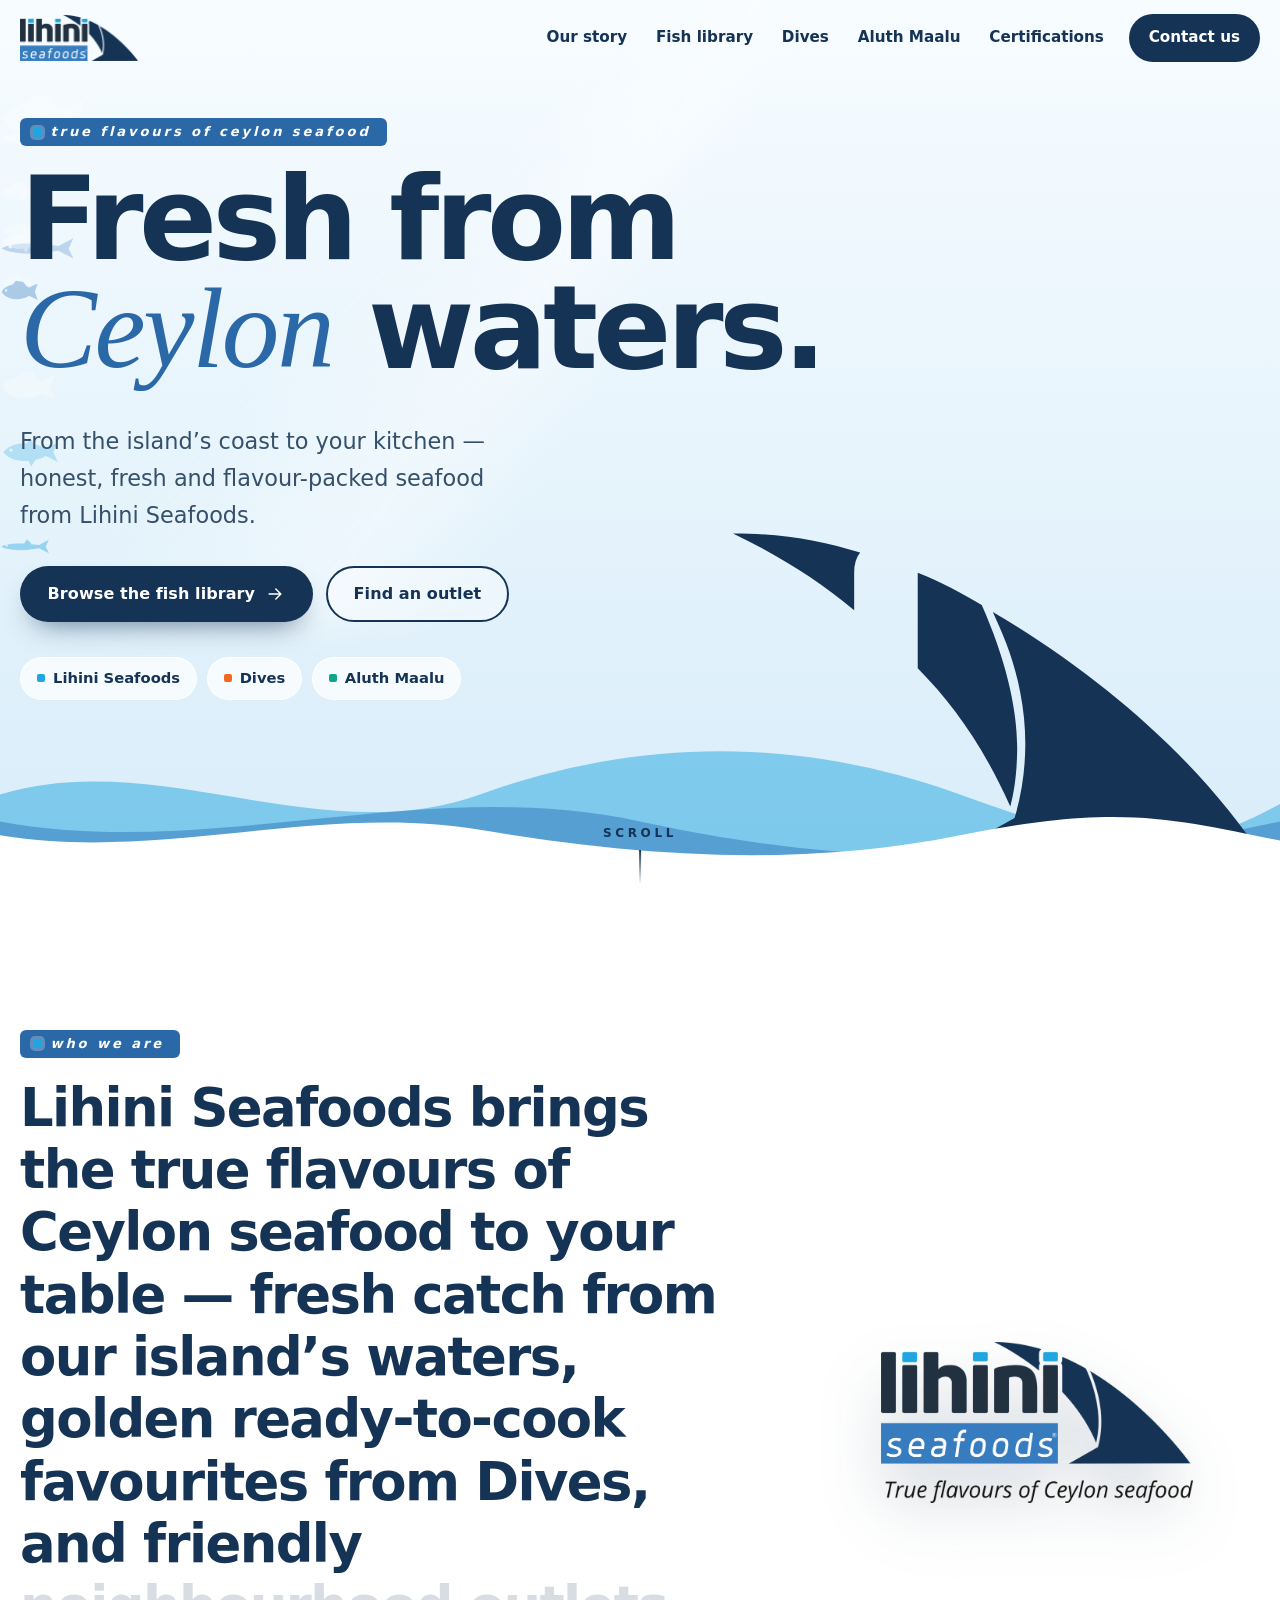
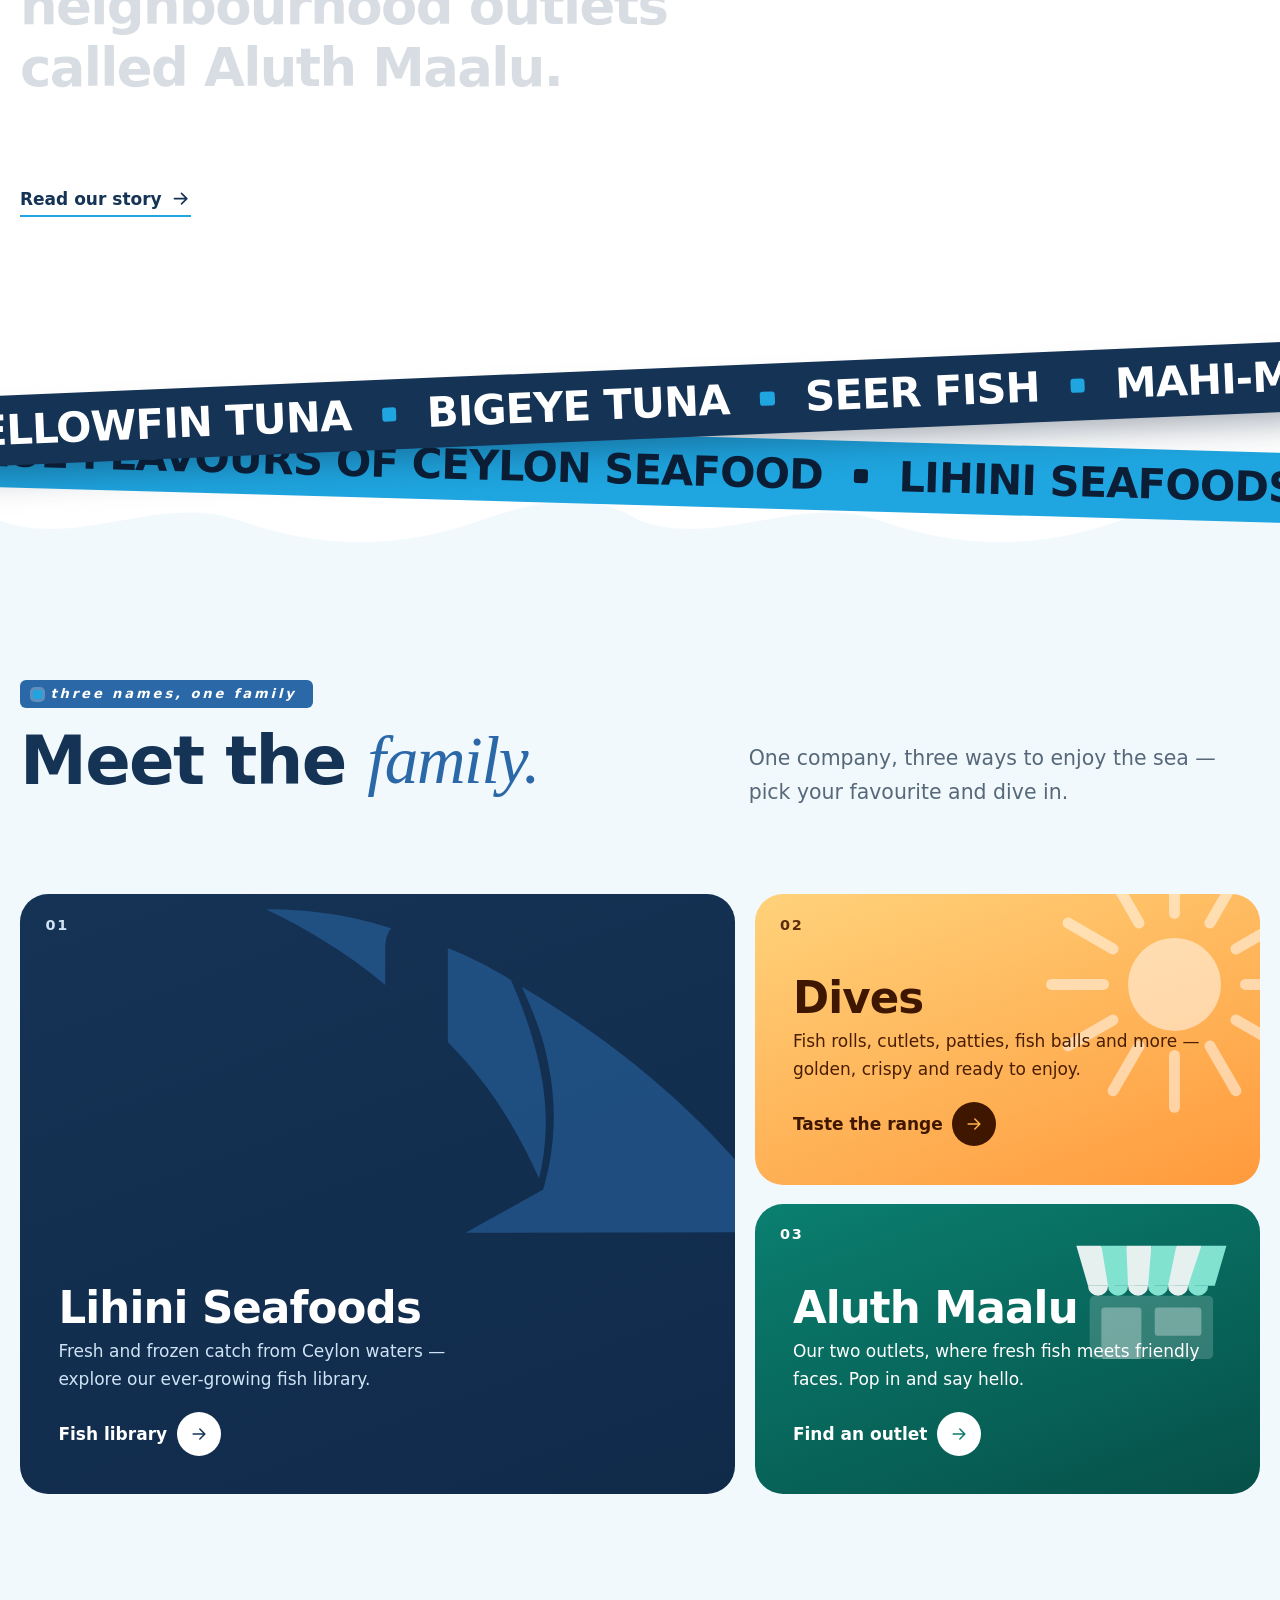
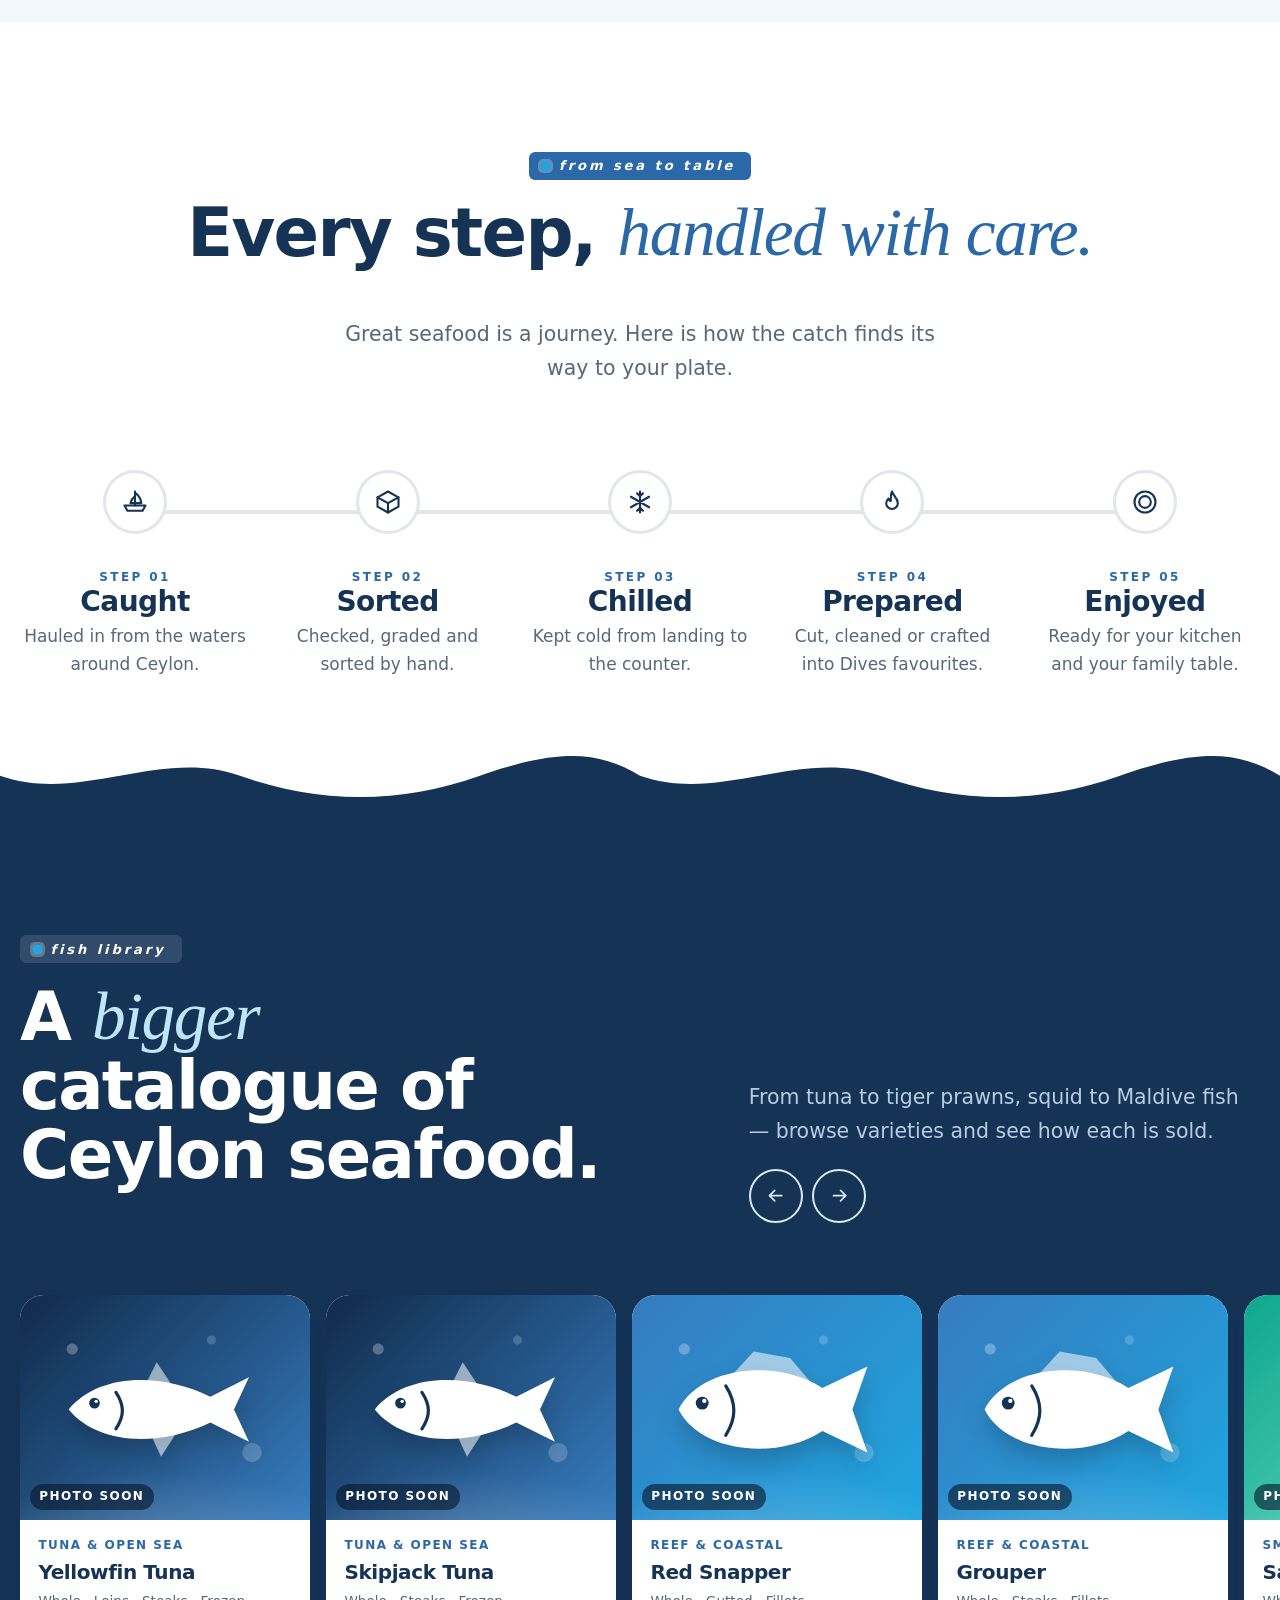
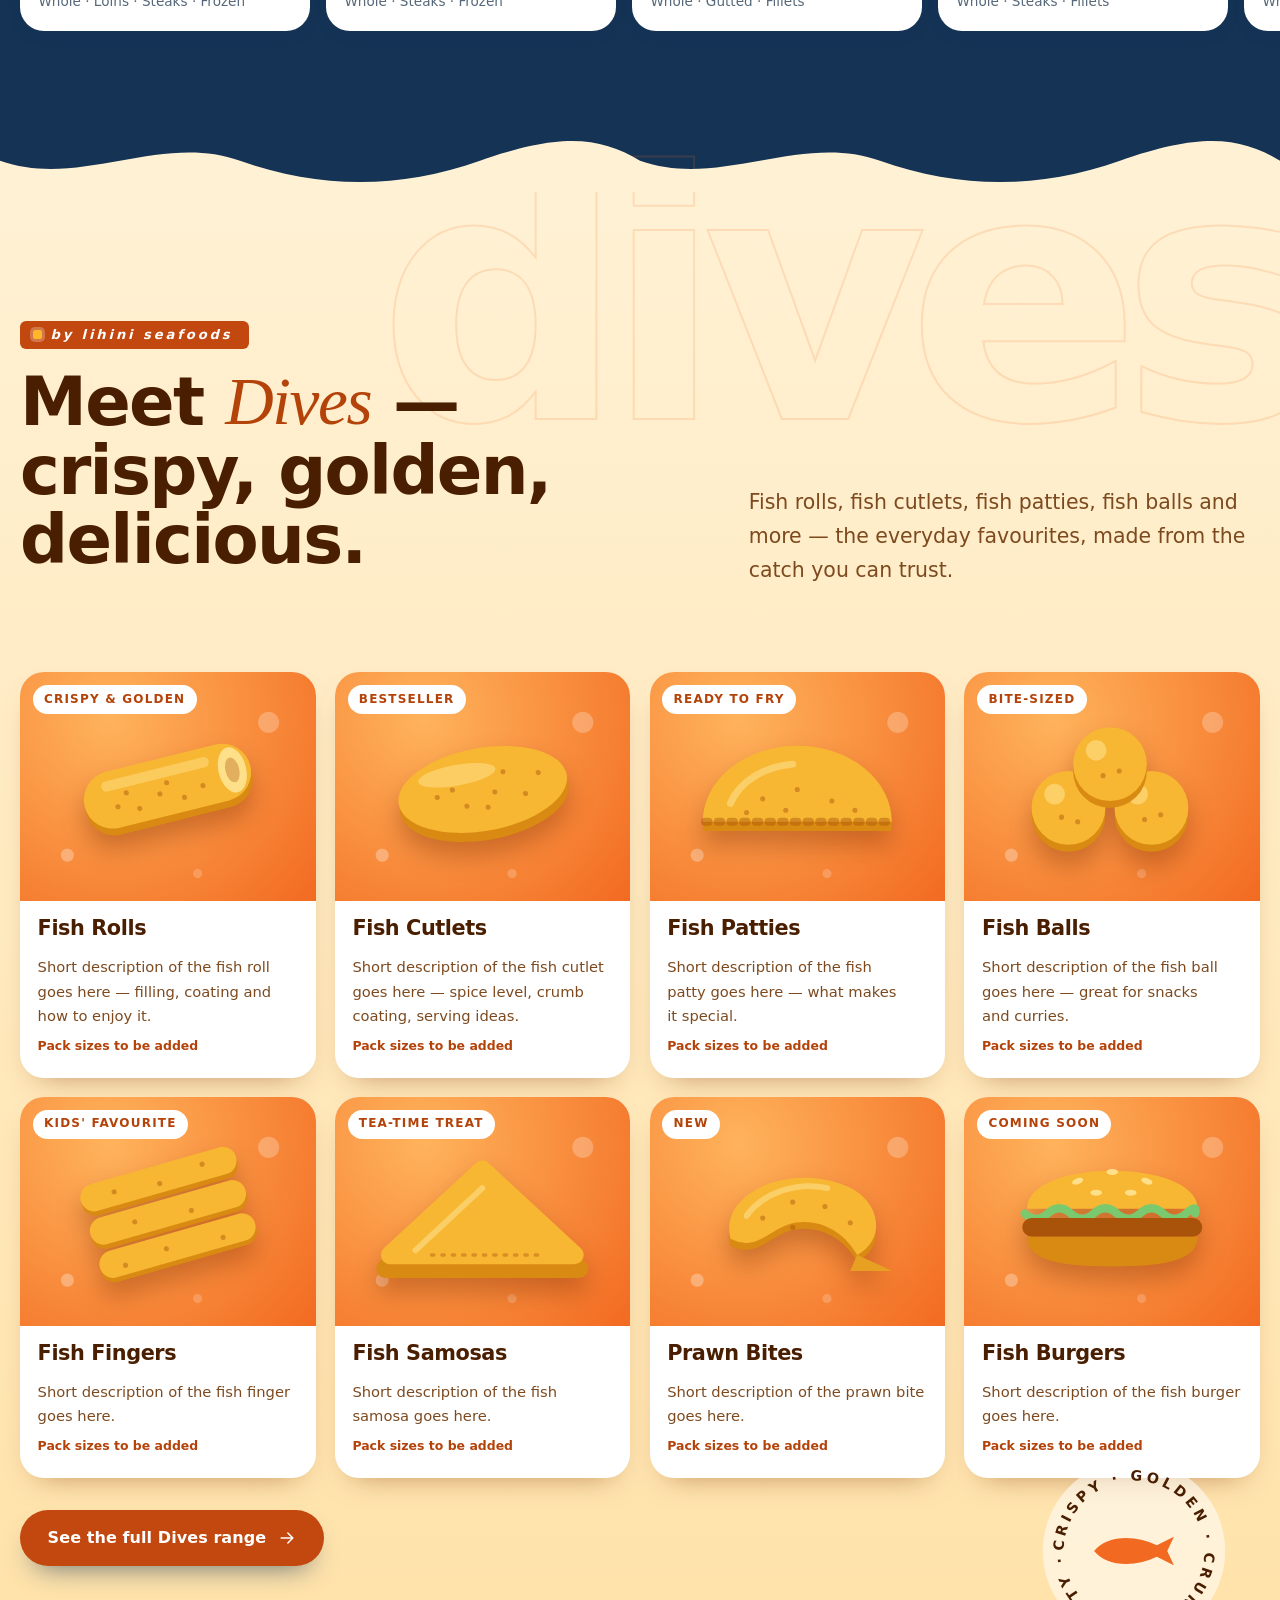
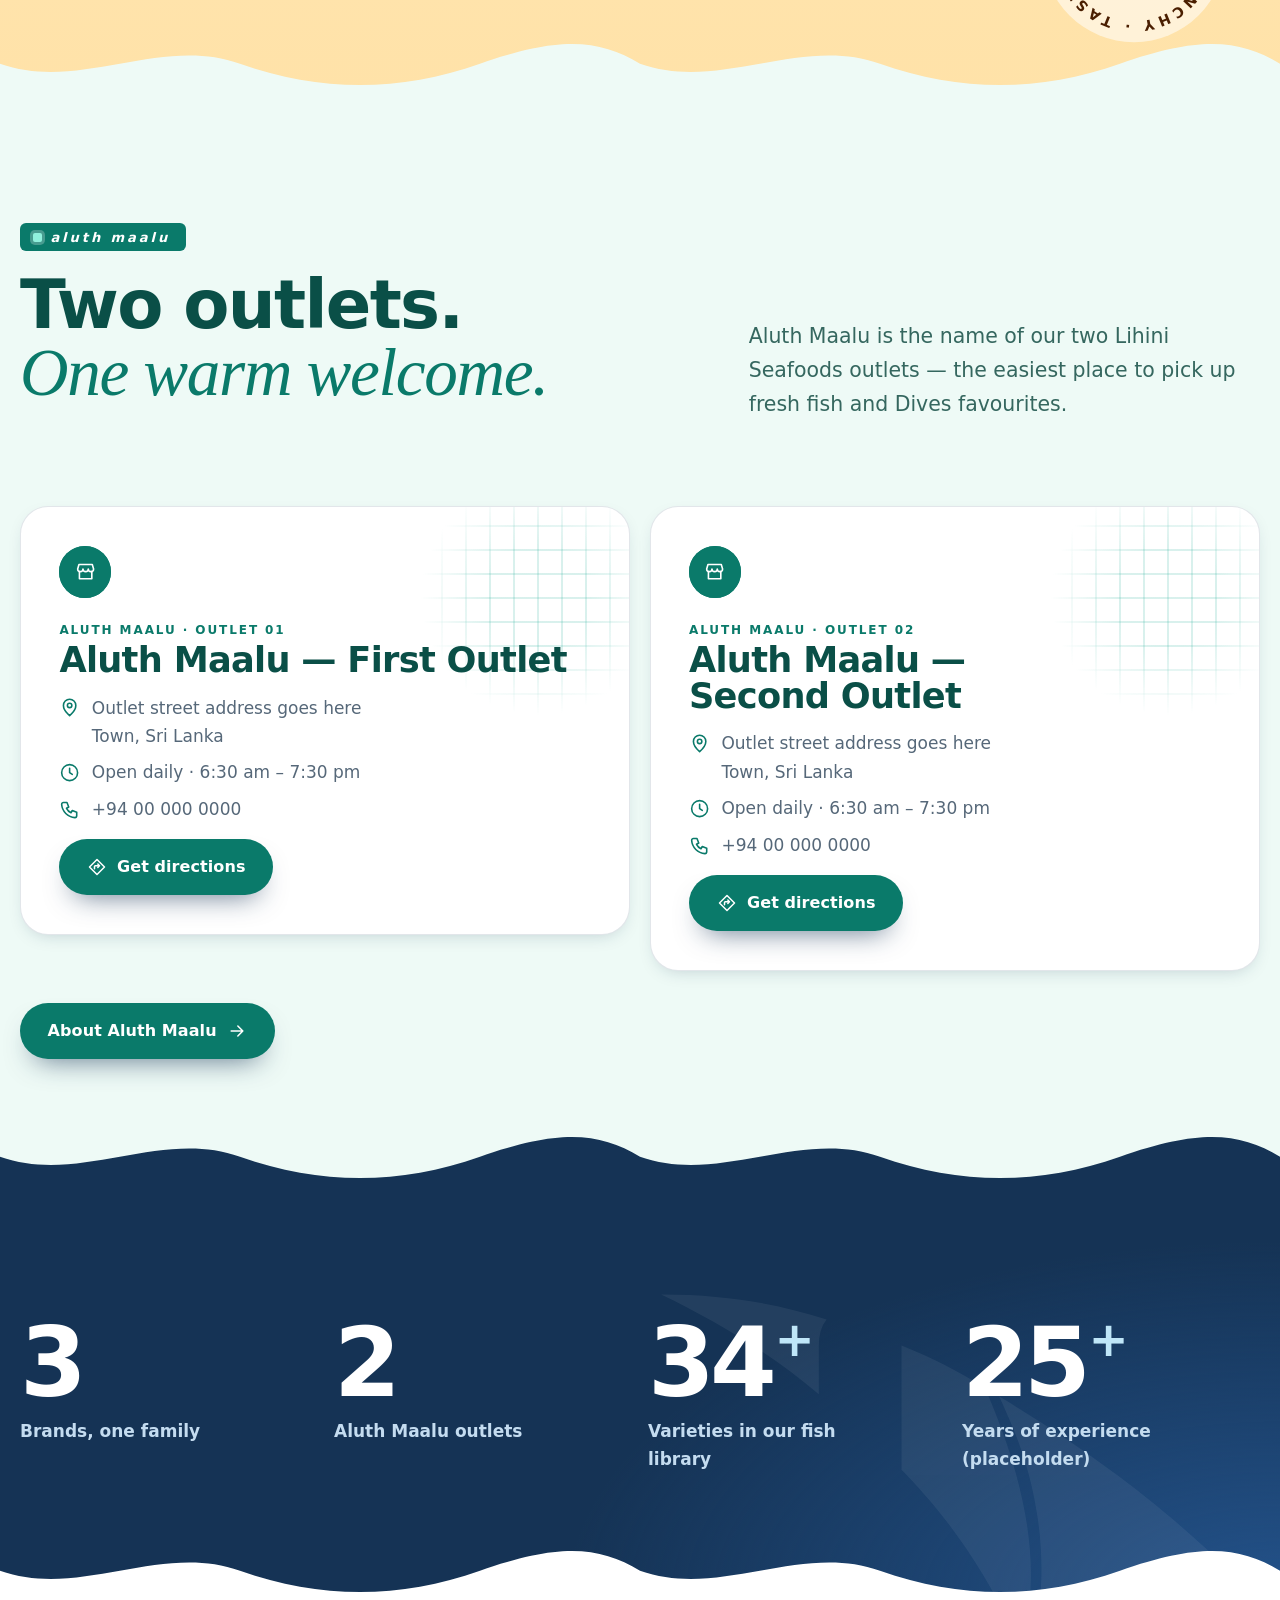
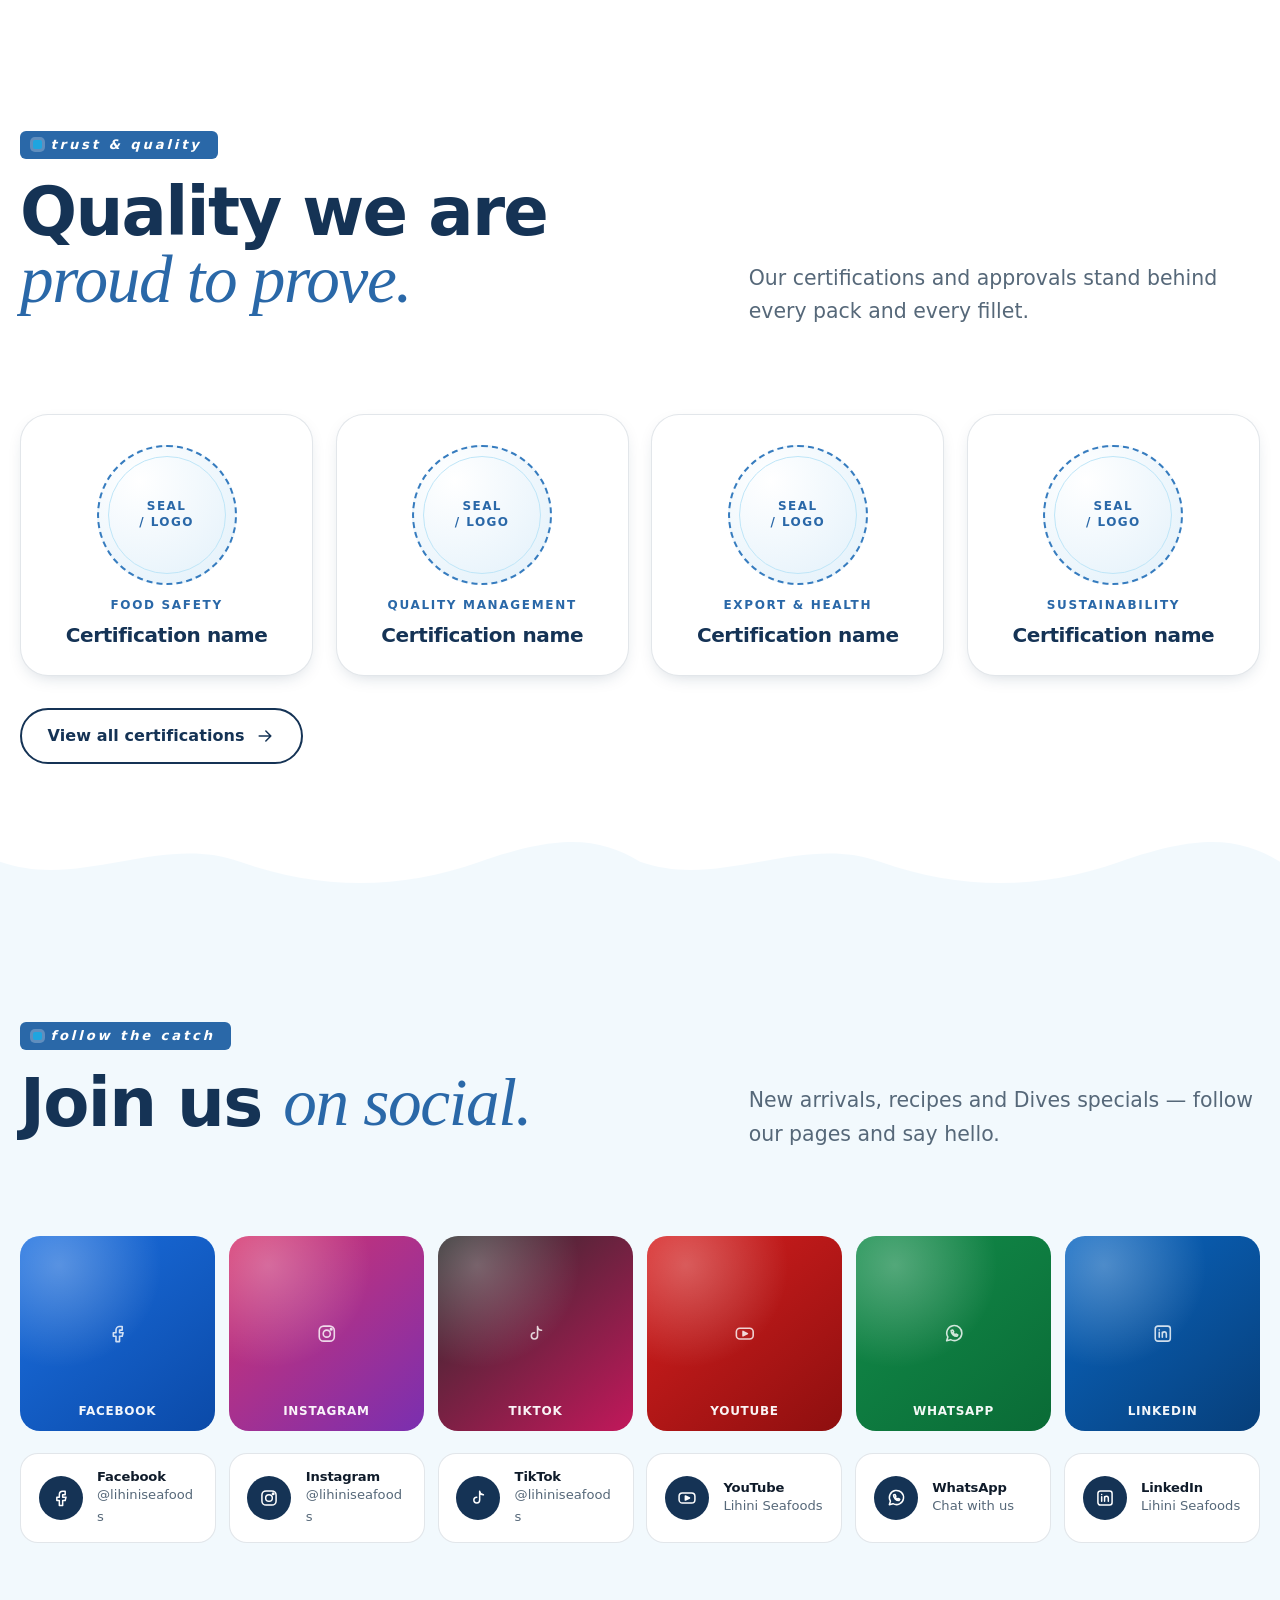
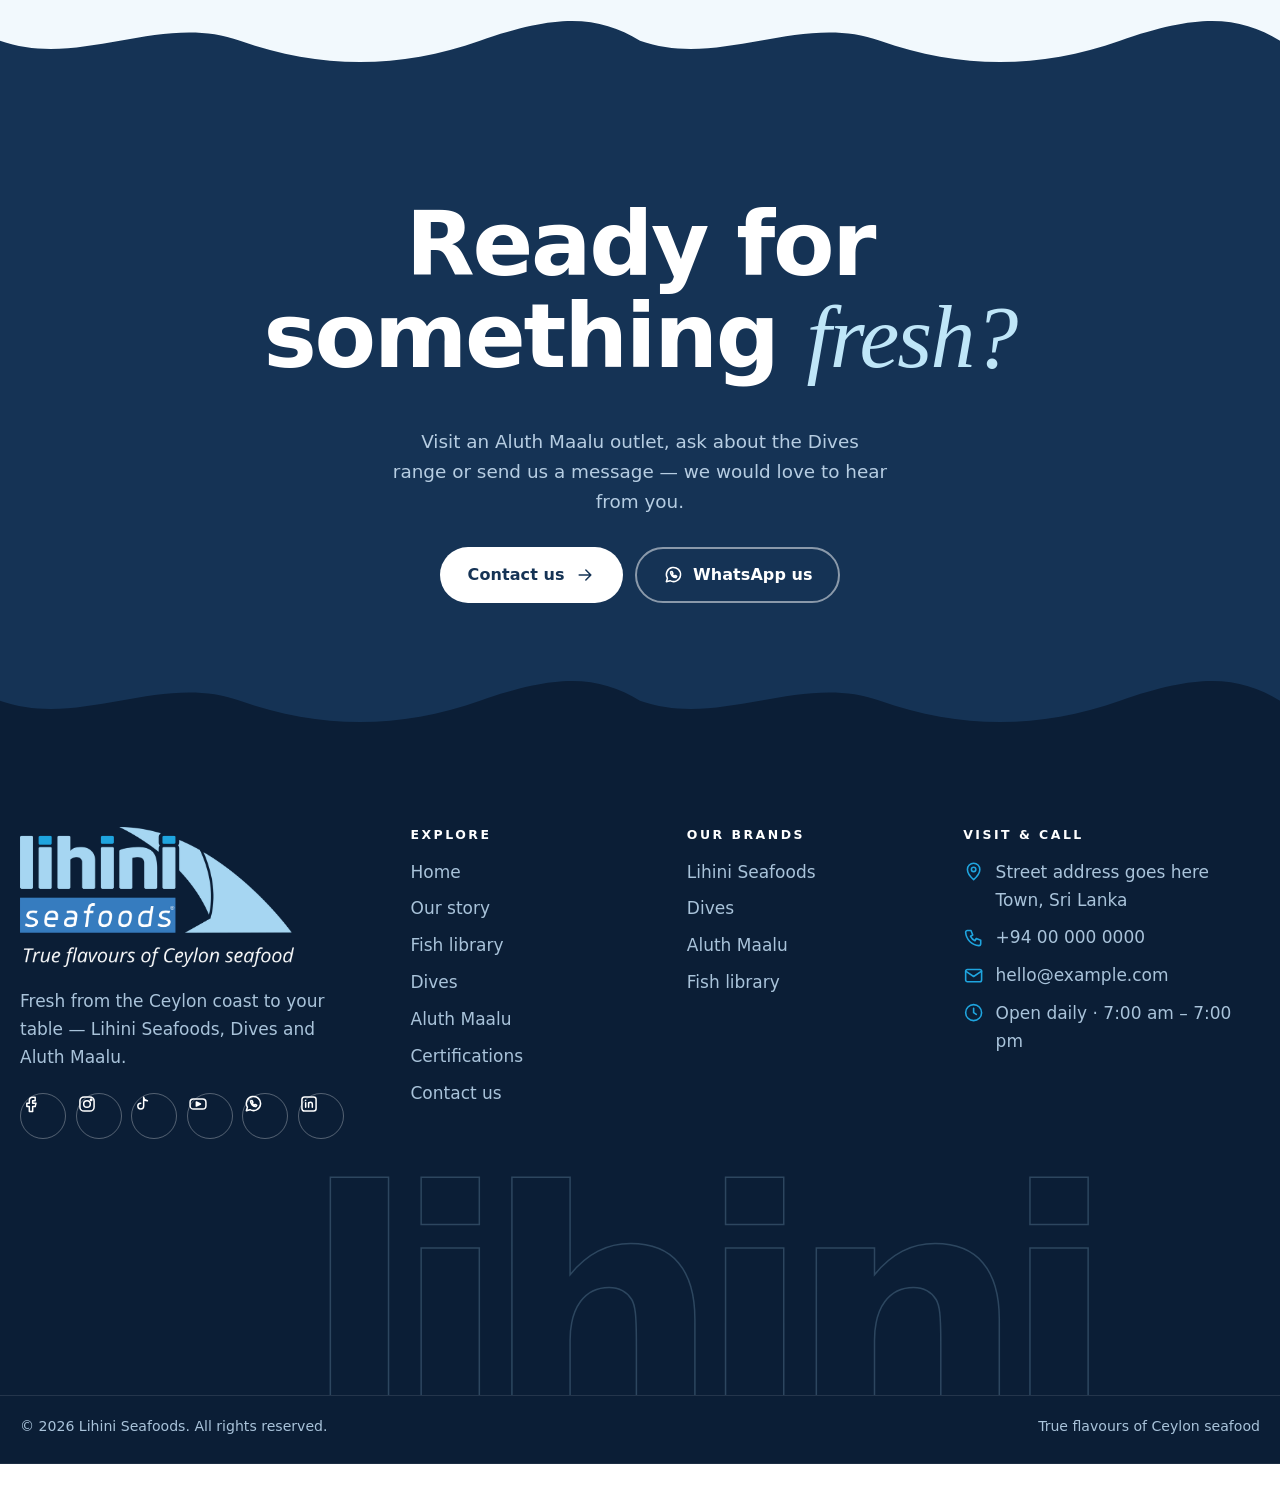
==== commit 10107ada: "Add files via upload" ====
--- a/index.html
+++ b/index.html
@@ -128,7 +128,7 @@
 
 <section class="section dives wave-top" id="dives">
   <div class="dives__giant" aria-hidden="true">dives</div>
-  <svg class="dives__badge" viewBox="0 0 200 200" aria-hidden="true"><defs><path id="bp" d="M100 100m-74 0a74 74 0 1 1 148 0a74 74 0 1 1-148 0"/></defs><circle cx="100" cy="100" r="96" fill="#fff" opacity=".55"/><text><textPath href="#bp">crispy · golden · crunchy · tasty · </textPath></text><g transform="translate(70 76) scale(.6)" fill="#f26a21"><path d="M10 62C36 30 92 26 142 50L178 32 164 62 178 92 142 74C92 98 36 94 10 62Z"/></g></svg>
+  <svg class="dives__badge" viewBox="0 0 200 200" aria-hidden="true"><defs><path id="bp" d="M100 100m-74 0a74 74 0 1 1 148 0a74 74 0 1 1-148 0"/></defs><circle cx="100" cy="100" r="96" fill="#fff" opacity=".55"/><text class="dives__ring"><textPath href="#bp">crispy · golden · crunchy · tasty · </textPath></text><g transform="translate(53 69) scale(.5)" fill="#f26a21"><path d="M10 62C36 30 92 26 142 50L178 32 164 62 178 92 142 74C92 98 36 94 10 62Z"/></g></svg>
   <div class="container">
     <div class="section-head section-head--split">
   <div><span class="eyebrow" data-reveal>by lihini seafoods</span><h2 data-split>Meet <em>Dives</em> &mdash; crispy, golden, delicious.</h2></div>
--- a/assets/css/style.css
+++ b/assets/css/style.css
@@ -80,7 +80,7 @@
 h2 { font-size: clamp(2.1rem, 5.4vw, 4.2rem); }
 h3 { font-size: clamp(1.3rem, 2.4vw, 1.75rem); letter-spacing: -.02em; }
 p { margin: 0 0 1em; text-wrap: pretty; }
-em { font-family: var(--ff-accent); font-style: italic; font-weight: 500; letter-spacing: -.02em; color: var(--blue); }
+em { font-family: var(--ff-accent); font-style: italic; font-weight: 500; letter-spacing: -.02em; color: var(--blue-ink); }
 :focus-visible { outline: 3px solid var(--cyan); outline-offset: 3px; border-radius: 6px; }
 ::selection { background: var(--cyan); color: #fff; }
 .sr-only { position: absolute; width: 1px; height: 1px; overflow: hidden; clip: rect(0 0 0 0); white-space: nowrap; }
@@ -103,7 +103,7 @@
 
 /* wave edge on top of a section (uses the section's own background colour) */
 .wave-top::before {
-  content: ""; position: absolute; left: 0; right: 0; bottom: calc(100% - 1px); height: var(--wave-h); z-index: 2; pointer-events: none;
+  content: ""; position: absolute; left: 0; right: -640px; bottom: calc(100% - 1px); height: var(--wave-h); z-index: 2; pointer-events: none; will-change: transform;
   background: var(--wave-bg, #fff);
   -webkit-mask: url("data:image/svg+xml,%3Csvg xmlns='http://www.w3.org/2000/svg' viewBox='0 0 640 90' preserveAspectRatio='none'%3E%3Cpath d='M0 90V46C80 86 160 6 240 46s160 40 240 0 120-34 160 0V90Z'/%3E%3C/svg%3E") repeat-x 0 100% / 640px 100%;
           mask: url("data:image/svg+xml,%3Csvg xmlns='http://www.w3.org/2000/svg' viewBox='0 0 640 90' preserveAspectRatio='none'%3E%3Cpath d='M0 90V46C80 86 160 6 240 46s160 40 240 0 120-34 160 0V90Z'/%3E%3C/svg%3E") repeat-x 0 100% / 640px 100%;
@@ -114,7 +114,7 @@
 .section--navy.wave-top { --wave-bg: var(--navy); }
 .section--sand.wave-top { --wave-bg: var(--sand); }
 .wave-top--navy900::before { --wave-bg: var(--navy-900); }
-@keyframes waveDrift { to { -webkit-mask-position: 640px 100%; mask-position: 640px 100%; } }
+@keyframes waveDrift { to { transform: translateX(-640px); } }
 
 /* ---------- 3. Small components ---------- */
 .eyebrow {
@@ -136,7 +136,7 @@
   will-change: transform;
 }
 .btn::before {
-  content: ""; position: absolute; inset: -2px; z-index: -1; background: var(--btn-fill, var(--cyan));
+  content: ""; position: absolute; inset: -2px; z-index: -1; background: var(--btn-fill, var(--blue-ink));
   transform: translateY(102%); border-radius: 50% 50% 0 0 / 60% 60% 0 0; transition: transform .55s var(--ease), border-radius .55s var(--ease);
 }
 .btn:hover::before, .btn:focus-visible::before { transform: translateY(0); border-radius: 0; }
@@ -173,14 +173,15 @@
   transform: translateY(calc(-100% - 90px));
 }
 .wipe__sheet::before, .wipe__sheet::after {
-  content: ""; position: absolute; left: 0; right: 0; height: 70px; background: var(--navy-900);
+  content: ""; position: absolute; left: 0; right: -400px; height: 70px; background: var(--navy-900);
   -webkit-mask: url("data:image/svg+xml,%3Csvg xmlns='http://www.w3.org/2000/svg' viewBox='0 0 400 70' preserveAspectRatio='none'%3E%3Cpath d='M0 70V34C50 66 100 4 150 34s100 36 150 0 70-28 100 0V70Z'/%3E%3C/svg%3E") repeat-x 0 100% / 400px 100%;
           mask: url("data:image/svg+xml,%3Csvg xmlns='http://www.w3.org/2000/svg' viewBox='0 0 400 70' preserveAspectRatio='none'%3E%3Cpath d='M0 70V34C50 66 100 4 150 34s100 36 150 0 70-28 100 0V70Z'/%3E%3C/svg%3E") repeat-x 0 100% / 400px 100%;
   animation: waveDrift400 3s linear infinite;
 }
 .wipe__sheet::before { bottom: calc(100% - 1px); }
-.wipe__sheet::after { top: calc(100% - 1px); transform: scaleY(-1); }
-@keyframes waveDrift400 { to { -webkit-mask-position: 400px 100%; mask-position: 400px 100%; } }
+.wipe__sheet::after { top: calc(100% - 1px); transform: scaleY(-1); animation-name: waveDrift400b; }
+@keyframes waveDrift400 { to { transform: translateX(-400px); } }
+@keyframes waveDrift400b { from { transform: scaleY(-1); } to { transform: translateX(-400px) scaleY(-1); } }
 .wipe__logo { width: min(240px, 52vw); opacity: 0; transform: translateY(14px) scale(.96); transition: opacity .5s .15s, transform .7s .15s var(--ease); }
 .js.is-loading .wipe__sheet { transform: none; }
 .js.is-loading .wipe__logo, .js.is-leaving .wipe__logo { opacity: 1; transform: none; }
@@ -273,7 +274,7 @@
 
 .hero__inner { position: relative; z-index: 3; }
 .hero__title { max-width: 11ch; margin-bottom: .35em; }
-.hero__title em { color: var(--blue); }
+.hero__title em { color: var(--blue-ink); }
 .hero__lead { font-size: clamp(1.1rem, 1.8vw, 1.4rem); max-width: 34ch; color: #35506b; margin-bottom: 2rem; }
 .hero__brands { display: flex; flex-wrap: wrap; gap: .6rem; margin: 2.2rem 0 0; padding: 0; list-style: none; }
 .hero__brands li { display: inline-flex; align-items: center; gap: .5rem; background: rgba(255,255,255,.7); -webkit-backdrop-filter: blur(8px); backdrop-filter: blur(8px); padding: .5rem 1rem; border-radius: 999px; font-weight: 700; font-size: .92rem; color: var(--navy); border: 1px solid rgba(255,255,255,.9); }
@@ -302,7 +303,7 @@
 .theme-aluth .phero .lead { color: #1d5d54; }
 .phero__fin { position: absolute; right: -8%; bottom: -12%; width: clamp(300px, 46vw, 700px); color: var(--navy); opacity: .07; z-index: -1; pointer-events: none; animation: bob 9s ease-in-out infinite; }
 .crumbs { display: flex; gap: .5rem; align-items: center; font-size: .85rem; font-weight: 600; color: var(--muted); margin-bottom: 1.4rem; }
-.crumbs a:hover { color: var(--blue); }
+.crumbs a:hover { color: var(--blue-ink); }
 .crumbs span[aria-hidden] { opacity: .5; }
 
 /* ---------- 9. Manifesto ---------- */
@@ -341,7 +342,7 @@
 .bcard--lihini { background: linear-gradient(160deg, var(--navy) 0%, var(--navy-800) 100%); color: #cfe3f5; --bg-arrow: var(--navy); min-height: 420px; }
 .bcard--lihini h3 { color: #fff; }
 .bcard--lihini .bcard__go { color: #fff; }
-.bcard--lihini .bcard__art { right: -8%; top: 2%; width: 74%; color: var(--blue); opacity: .55; transition: transform 1.2s var(--ease); }
+.bcard--lihini .bcard__art { right: -8%; top: 2%; width: 74%; color: var(--blue-ink); opacity: .55; transition: transform 1.2s var(--ease); }
 .bcard--lihini:hover .bcard__art { transform: translate(-3%, 2%) rotate(-3deg) scale(1.04); }
 .bcard--dives { background: linear-gradient(160deg, #ffd27a, #ff9a3c); color: #4a1e00; --bg-arrow: #ffb34c; }
 .bcard--dives h3 { color: #3f1700; }
@@ -368,7 +369,7 @@
 .step__ic { position: absolute; left: -4.2rem; top: 0; width: 64px; height: 64px; border-radius: 50%; display: grid; place-items: center; background: #fff; border: 3px solid var(--line); color: var(--navy); transition: background .5s var(--ease), border-color .5s, color .5s, transform .6s var(--ease); z-index: 1; }
 .step__ic .icon { width: 28px; height: 28px; }
 .step.on .step__ic { background: var(--cyan); border-color: var(--cyan); color: #fff; transform: scale(1.08) rotate(-6deg); }
-.step__n { display: block; font: 800 .8rem var(--ff-display); letter-spacing: .2em; color: var(--blue); margin-bottom: .3rem; padding-top: .2rem; }
+.step__n { display: block; font: 800 .8rem var(--ff-display); letter-spacing: .2em; color: var(--blue-ink); margin-bottom: .3rem; padding-top: .2rem; }
 .step h3 { margin-bottom: .3rem; }
 .step p { color: var(--muted); margin: 0; max-width: 34ch; }
 @media (min-width: 900px) {
@@ -411,7 +412,7 @@
 .fcard:hover .fcard__art svg { transform: translateX(-7px) rotate(-3deg) scale(1.07); }
 .fcard__img { position: absolute; inset: 0; width: 100%; height: 100%; object-fit: cover; }
 .fcard__body { padding: 1rem 1.15rem 1.2rem; display: grid; gap: .35rem; }
-.fcard__cat { font-size: .72rem; font-weight: 700; letter-spacing: .12em; text-transform: uppercase; color: var(--blue); }
+.fcard__cat { font-size: .75rem; font-weight: 700; letter-spacing: .12em; text-transform: uppercase; color: var(--blue-ink); }
 .fcard__name { font: 800 1.25rem/1.15 var(--ff-display); letter-spacing: -.02em; color: var(--navy); }
 .fcard__forms { font-size: .85rem; color: var(--muted); }
 .fcard__more { position: absolute; right: .8rem; bottom: .8rem; width: 38px; height: 38px; border-radius: 50%; background: var(--navy); color: #fff; display: grid; place-items: center; transform: scale(.6) rotate(-45deg); opacity: 0; transition: .5s var(--ease); }
@@ -482,11 +483,11 @@
 @media (min-width: 900px) { .cgrid--teaser { grid-template-columns: repeat(4, 1fr); } }
 .cert { position: relative; background: #fff; border: 1px solid var(--line); border-radius: var(--r); padding: clamp(1.1rem, 2.4vw, 1.9rem); display: grid; gap: .8rem; text-align: center; justify-items: center; box-shadow: var(--shadow-sm); transition: transform .55s var(--ease), box-shadow .55s var(--ease); }
 .cert:hover { transform: translateY(-8px); box-shadow: var(--shadow); }
-.cert__seal { position: relative; width: clamp(96px, 16vw, 140px); aspect-ratio: 1; border-radius: 50%; display: grid; place-items: center; background: radial-gradient(circle at 30% 25%, #fff, var(--mist)); border: 2px dashed var(--blue); color: var(--blue); font: 700 .72rem var(--ff-body); letter-spacing: .12em; text-transform: uppercase; text-align: center; line-height: 1.3; }
+.cert__seal { position: relative; width: clamp(96px, 16vw, 140px); aspect-ratio: 1; border-radius: 50%; display: grid; place-items: center; background: radial-gradient(circle at 30% 25%, #fff, var(--mist)); border: 2px dashed var(--blue); color: var(--blue-ink); font: 700 .75rem var(--ff-body); letter-spacing: .12em; text-transform: uppercase; text-align: center; line-height: 1.3; }
 .cert__seal::before { content: ""; position: absolute; inset: 9px; border-radius: 50%; border: 1.5px solid var(--cyan-200); }
 .cert:hover .cert__seal { animation: wobble 1.2s var(--ease); }
 @keyframes wobble { 0%, 100% { transform: rotate(0); } 25% { transform: rotate(-8deg) scale(1.05); } 60% { transform: rotate(6deg); } }
-.cert__area { font: 700 .72rem var(--ff-body); letter-spacing: .14em; text-transform: uppercase; color: var(--blue); }
+.cert__area { font: 700 .75rem var(--ff-body); letter-spacing: .14em; text-transform: uppercase; color: var(--blue-ink); }
 .cert h3 { margin: 0; font-size: 1.25rem; }
 .cert p { margin: 0; font-size: .92rem; color: var(--muted); }
 .cert__meta { font-size: .82rem; font-weight: 600; color: var(--navy); background: var(--foam); border-radius: 12px; padding: .5rem .8rem; display: grid; gap: .1rem; width: 100%; }
@@ -507,7 +508,7 @@
 .stile:hover { transform: scale(1.05) rotate(-2deg); z-index: 1; }
 .stile svg { width: 46%; opacity: .85; }
 .stile::after { content: ""; position: absolute; inset: 0; background: radial-gradient(circle at 20% 15%, rgba(255,255,255,.28), transparent 45%); }
-.stile small { position: absolute; left: 0; right: 0; bottom: .55rem; text-align: center; font-size: .66rem; font-weight: 700; letter-spacing: .1em; text-transform: uppercase; opacity: .8; z-index: 1; }
+.stile small { position: absolute; left: 0; right: 0; bottom: .55rem; text-align: center; font-size: .75rem; font-weight: 700; letter-spacing: .1em; text-transform: uppercase; opacity: .8; z-index: 1; }
 .plat { display: grid; gap: .8rem; grid-template-columns: repeat(2, 1fr); margin-top: 1.4rem; }
 @media (min-width: 900px) { .plat { grid-template-columns: repeat(3, 1fr); } }
 .plat a { display: flex; align-items: center; gap: .9rem; padding: .9rem 1.1rem; border-radius: 18px; background: #fff; border: 1px solid var(--line); transition: transform .45s var(--ease), box-shadow .45s var(--ease), background .3s, color .3s; min-width: 0; }
@@ -556,7 +557,7 @@
 .search { position: relative; }
 .search input { width: 100%; padding: .85rem 1rem .85rem 2.9rem; border-radius: 999px; border: 2px solid var(--line); background: #fff; transition: border-color .3s, box-shadow .3s; }
 .search input:focus { outline: 0; border-color: var(--cyan); box-shadow: 0 0 0 5px rgba(31,165,223,.18); }
-.search .icon { position: absolute; left: 1rem; top: 50%; transform: translateY(-50%); color: var(--blue); }
+.search .icon { position: absolute; left: 1rem; top: 50%; transform: translateY(-50%); color: var(--blue-ink); }
 .chips { display: flex; gap: .5rem; overflow-x: auto; scrollbar-width: none; padding: .2rem 0; margin-inline: -1.25rem; padding-inline: 1.25rem; }
 .chips::-webkit-scrollbar { display: none; }
 @media (min-width: 900px) { .chips { margin: 0; padding-inline: 0; } }
@@ -577,7 +578,7 @@
 @keyframes cardIn { from { opacity: 0; transform: translateY(28px) scale(.96); } to { opacity: 1; transform: none; } }
 .empty { text-align: center; padding: 4rem 1rem; display: none; }
 .empty.show { display: block; }
-.empty svg { width: 140px; margin: 0 auto 1rem; color: var(--blue); opacity: .6; animation: bob 5s ease-in-out infinite; }
+.empty svg { width: 140px; margin: 0 auto 1rem; color: var(--blue-ink); opacity: .6; animation: bob 5s ease-in-out infinite; }
 
 dialog.modal { border: 0; padding: 0; background: transparent; max-width: min(960px, calc(100vw - 1.5rem)); width: 100%; max-height: calc(100dvh - 1.5rem); overflow: visible; color: var(--ink); }
 dialog.modal::backdrop { background: rgba(11,30,54,.6); -webkit-backdrop-filter: blur(6px); backdrop-filter: blur(6px); }
@@ -592,16 +593,16 @@
 .modal__art svg { position: relative; width: 78%; animation: sway 5s ease-in-out infinite; filter: drop-shadow(0 18px 16px rgba(0,0,0,.25)); }
 @keyframes sway { 0%, 100% { transform: translateX(0) rotate(-2deg); } 50% { transform: translateX(10px) rotate(2deg); } }
 .modal__art img { position: absolute; inset: 0; width: 100%; height: 100%; object-fit: cover; }
-.modal__soon { position: absolute; left: 1rem; bottom: 1rem; background: rgba(255,255,255,.2); color: #fff; font-size: .72rem; font-weight: 700; letter-spacing: .12em; text-transform: uppercase; padding: .35rem .8rem; border-radius: 999px; border: 1px solid rgba(255,255,255,.4); }
+.modal__soon { position: absolute; left: 1rem; bottom: 1rem; background: rgba(255,255,255,.2); color: #fff; font-size: .75rem; font-weight: 700; letter-spacing: .12em; text-transform: uppercase; padding: .35rem .8rem; border-radius: 999px; border: 1px solid rgba(255,255,255,.4); }
 .modal__body { padding: clamp(1.4rem, 3vw, 2.4rem); display: grid; gap: .9rem; align-content: start; }
 .modal__body h2 { font-size: clamp(2rem, 4vw, 3rem); margin: 0; }
-.modal__body .local { font: 500 1.1rem var(--ff-si); color: var(--blue); margin: -.4rem 0 0; }
+.modal__body .local { font: 500 1.1rem var(--ff-si); color: var(--blue-ink); margin: -.4rem 0 0; }
 .modal__facts { display: grid; grid-template-columns: 1fr 1fr; gap: .7rem; margin: 0; }
 .modal__facts div { background: var(--foam); border-radius: 14px; padding: .7rem .9rem; }
-.modal__facts dt { font-size: .7rem; font-weight: 700; letter-spacing: .14em; text-transform: uppercase; color: var(--blue); }
+.modal__facts dt { font-size: .7rem; font-weight: 700; letter-spacing: .14em; text-transform: uppercase; color: var(--blue-ink); }
 .modal__facts dd { margin: .1rem 0 0; font-weight: 600; color: var(--navy); font-size: .95rem; }
 .modal__tags { display: flex; flex-wrap: wrap; gap: .4rem; }
-.modal__body h3 { font-size: 1rem; margin: .4rem 0 .3rem; letter-spacing: 0; text-transform: uppercase; font-size: .78rem; letter-spacing: .16em; color: var(--blue); }
+.modal__body h3 { font-size: 1rem; margin: .4rem 0 .3rem; letter-spacing: 0; text-transform: uppercase; font-size: .78rem; letter-spacing: .16em; color: var(--blue-ink); }
 .modal__body p { margin: 0; color: var(--muted); }
 .modal__close { position: absolute; top: .8rem; right: .8rem; z-index: 3; width: 46px; height: 46px; border-radius: 50%; background: #fff; color: var(--navy); display: grid; place-items: center; box-shadow: var(--shadow-sm); transition: transform .4s var(--ease), background .3s; }
 .modal__close:hover { transform: rotate(90deg); background: var(--cyan); color: #fff; }
@@ -610,10 +611,10 @@
 /* ---------- 22. About ---------- */
 .split { display: grid; gap: 2.5rem; align-items: center; }
 @media (min-width: 900px) { .split { grid-template-columns: 1fr 1fr; gap: 5rem; } .split--rev > :first-child { order: 2; } }
-.photo-ph { position: relative; border-radius: var(--r); aspect-ratio: 4 / 4.4; overflow: hidden; display: grid; place-items: center; background: linear-gradient(150deg, var(--mist), var(--cyan-200)); color: var(--blue); isolation: isolate; box-shadow: var(--shadow); }
+.photo-ph { position: relative; border-radius: var(--r); aspect-ratio: 4 / 4.4; overflow: hidden; display: grid; place-items: center; background: linear-gradient(150deg, var(--mist), var(--cyan-200)); color: var(--blue-ink); isolation: isolate; box-shadow: var(--shadow); }
 .photo-ph::before { content: ""; position: absolute; inset: 0; z-index: -1; background: radial-gradient(circle at 20% 20%, rgba(255,255,255,.7) 0 10px, transparent 11px), radial-gradient(circle at 78% 66%, rgba(255,255,255,.5) 0 22px, transparent 23px), radial-gradient(120% 70% at 50% 120%, rgba(21,51,85,.18), transparent 60%); }
 .photo-ph svg { width: 56%; opacity: .55; animation: bob 7s ease-in-out infinite; }
-.photo-ph span { position: absolute; bottom: 1rem; left: 1rem; font-size: .72rem; font-weight: 700; letter-spacing: .14em; text-transform: uppercase; background: rgba(255,255,255,.8); padding: .35rem .8rem; border-radius: 999px; color: var(--navy); }
+.photo-ph span { position: absolute; bottom: 1rem; left: 1rem; font-size: .75rem; font-weight: 700; letter-spacing: .14em; text-transform: uppercase; background: rgba(255,255,255,.8); padding: .35rem .8rem; border-radius: 999px; color: var(--navy); }
 .photo-ph img { position: absolute; inset: 0; width: 100%; height: 100%; object-fit: cover; }
 .photo-ph--wide { aspect-ratio: 16 / 10; }
 .values { display: grid; gap: 1rem; grid-template-columns: 1fr; }
@@ -623,7 +624,7 @@
 .value:hover { transform: translateY(-8px); box-shadow: var(--shadow); background: var(--navy); }
 .value:hover h3, .value:hover p { color: #fff; }
 .value:hover .value__ic { background: var(--cyan); color: #fff; }
-.value__ic { width: 56px; height: 56px; border-radius: 16px; background: var(--mist); color: var(--blue); display: grid; place-items: center; margin-bottom: 1.2rem; transition: .4s; }
+.value__ic { width: 56px; height: 56px; border-radius: 16px; background: var(--mist); color: var(--blue-ink); display: grid; place-items: center; margin-bottom: 1.2rem; transition: .4s; }
 .value__ic .icon { width: 28px; height: 28px; }
 .value p { margin: 0; color: var(--muted); transition: color .4s; }
 .timeline { list-style: none; padding: 0 0 0 1.6rem; margin: 0; position: relative; display: grid; gap: 2.2rem; }
@@ -677,9 +678,9 @@
 .ccard { display: flex; gap: 1rem; align-items: center; padding: 1.1rem 1.3rem; border-radius: 22px; background: #fff; border: 1px solid var(--line); transition: transform .45s var(--ease), box-shadow .45s var(--ease), background .3s, color .3s; }
 a.ccard:hover { transform: translateX(8px); box-shadow: var(--shadow-sm); background: var(--navy); color: #fff; }
 a.ccard:hover small { color: var(--cyan-200); }
-.ccard__ic { width: 52px; height: 52px; border-radius: 16px; flex: none; display: grid; place-items: center; background: var(--mist); color: var(--blue); }
+.ccard__ic { width: 52px; height: 52px; border-radius: 16px; flex: none; display: grid; place-items: center; background: var(--mist); color: var(--blue-ink); }
 .ccard__ic .icon { width: 24px; height: 24px; }
-.ccard small { display: block; font-size: .72rem; font-weight: 700; letter-spacing: .14em; text-transform: uppercase; color: var(--blue); }
+.ccard small { display: block; font-size: .75rem; font-weight: 700; letter-spacing: .14em; text-transform: uppercase; color: var(--blue-ink); }
 .ccard strong { font-family: var(--ff-display); font-size: 1.15rem; letter-spacing: -.01em; overflow-wrap: anywhere; }
 .form { background: #fff; border: 1px solid var(--line); border-radius: 32px; padding: clamp(1.4rem, 3.5vw, 2.6rem); box-shadow: var(--shadow); display: grid; gap: 1.1rem; }
 .form h2 { font-size: clamp(1.8rem, 3.5vw, 2.6rem); margin: 0; }
@@ -706,13 +707,13 @@
 .mtab[aria-selected="true"] { background: var(--navy); border-color: var(--navy); color: #fff; }
 .mstage { position: relative; border-radius: var(--r); overflow: hidden; background: var(--mist); aspect-ratio: 4 / 3.6; box-shadow: var(--shadow); isolation: isolate; }
 @media (min-width: 800px) { .mstage { aspect-ratio: 16 / 8.5; } }
-.mstage::before { content: "Loading map…"; position: absolute; inset: 0; z-index: -1; display: grid; place-items: center; color: var(--blue); font-weight: 700; background: repeating-linear-gradient(0deg, transparent 0 30px, rgba(54,124,191,.12) 30px 32px), repeating-linear-gradient(90deg, transparent 0 30px, rgba(54,124,191,.12) 30px 32px), var(--mist); }
+.mstage::before { content: "Loading map…"; position: absolute; inset: 0; z-index: -1; display: grid; place-items: center; color: var(--blue-ink); font-weight: 700; background: repeating-linear-gradient(0deg, transparent 0 30px, rgba(54,124,191,.12) 30px 32px), repeating-linear-gradient(90deg, transparent 0 30px, rgba(54,124,191,.12) 30px 32px), var(--mist); }
 .mstage iframe { width: 100%; height: 100%; border: 0; }
 .mdetail { background: #fff; border: 1px solid var(--line); border-radius: var(--r); padding: 1.4rem 1.5rem; display: grid; gap: .9rem; box-shadow: var(--shadow-sm); }
 .mdetail h3 { margin: 0; }
 .mdetail ul { list-style: none; padding: 0; margin: 0; display: grid; gap: .5rem; color: var(--muted); }
 .mdetail li { display: flex; gap: .7rem; align-items: flex-start; }
-.mdetail li .icon { color: var(--blue); margin-top: .22em; }
+.mdetail li .icon { color: var(--blue-ink); margin-top: .22em; }
 @media (min-width: 1000px) {
   .mapbox--overlay { position: relative; }
   .mapbox--overlay .mdetail { position: absolute; z-index: 3; left: 1.6rem; bottom: 1.6rem; width: 360px; }
@@ -723,7 +724,7 @@
 .faq details[open] { box-shadow: var(--shadow-sm); }
 .faq summary { list-style: none; cursor: pointer; padding: 1.2rem 0; font: 700 1.1rem var(--ff-display); letter-spacing: -.01em; color: var(--navy); display: flex; justify-content: space-between; gap: 1rem; align-items: center; }
 .faq summary::-webkit-details-marker { display: none; }
-.faq summary::after { content: "+"; font-size: 1.8rem; line-height: 1; color: var(--blue); transition: transform .4s var(--ease); }
+.faq summary::after { content: "+"; font-size: 1.8rem; line-height: 1; color: var(--blue-ink); transition: transform .4s var(--ease); }
 .faq details[open] summary::after { transform: rotate(45deg); }
 .faq details p { margin: 0 0 1.2rem; color: var(--muted); }
 
@@ -776,7 +777,7 @@
 .pills li { background: rgba(255,255,255,.7); border: 1px solid rgba(255,255,255,.9); padding: .45rem .95rem; border-radius: 999px; font-weight: 700; font-size: .88rem; color: var(--navy); }
 .theme-dives .pills li { color: #7a2e00; }
 .theme-aluth .pills li { color: var(--teal-900); }
-.fcard__art .fcard__soon { position: absolute; left: .6rem; bottom: .6rem; font-size: .62rem; font-weight: 700; letter-spacing: .12em; text-transform: uppercase; color: rgba(255,255,255,.85); background: rgba(0,0,0,.16); padding: .2rem .6rem; border-radius: 999px; }
+.fcard__art .fcard__soon { position: absolute; left: .6rem; bottom: .6rem; font-size: .75rem; font-weight: 700; letter-spacing: .12em; text-transform: uppercase; color: rgba(255,255,255,.85); background: rgba(0,0,0,.16); padding: .2rem .6rem; border-radius: 999px; }
 a.fcard { color: var(--ink); }
 .note { font-size: .86rem; color: var(--muted); }
 .logo-slot { display: inline-grid; place-items: center; padding: .6rem 1.2rem; border: 2px dashed currentColor; border-radius: 14px; font: 800 1.3rem var(--ff-display); letter-spacing: -.03em; }
@@ -815,3 +816,83 @@
 .phero { margin-bottom: -1px; }
 .lost .lead { margin-top: 1rem; }
 @media (max-width: 899px) { .lib-bar { position: static; } }
+
+/* ---------- 29. Audit pass: contrast, focus, touch targets, small-screen fixes ---------- */
+:root { --blue-ink: #2a68a8; --orange-deep: #c2480f; --orange-ink: #b4430a; --teal-ink: #0a7a6a; --accent: var(--blue-ink); }
+body.theme-dives { --accent: var(--orange-deep); }
+body.theme-aluth { --accent: var(--teal-ink); }
+
+/* focus ring: strong on light, white on dark surfaces */
+:focus-visible { outline: 3px solid var(--blue-ink); outline-offset: 3px; }
+.section--navy :focus-visible, .cta :focus-visible, .footer :focus-visible, .menu :focus-visible, .stats :focus-visible, .menu-open .burger:focus-visible, .fcard--all:focus-visible { outline-color: #fff; }
+.fcard--all:focus-visible { outline-color: var(--navy); }
+
+/* labels, buttons and tags that sat under 4.5:1 */
+.eyebrow { background: var(--blue-ink); }
+.theme-dives .eyebrow, .dives .eyebrow { background: var(--orange-deep); }
+.theme-aluth .eyebrow, .section--mint .eyebrow { background: var(--teal-ink); }
+.theme-dives .btn--primary, .dives .btn--primary { background: var(--orange-deep); --btn-fill: #7a2e00; }
+.theme-aluth .btn--primary, .section--mint .btn--primary { background: var(--teal-ink); --btn-fill: var(--teal-900); }
+.dives em, .theme-dives em { color: var(--orange-ink); }
+.section--mint em, .theme-aluth em { color: var(--teal-ink); }
+.dcard__tag, .dcard__pack { color: var(--orange-ink); }
+.ocard__kind, .ocard li .icon { color: var(--teal-ink); }
+.ocard__pin { background: var(--teal-ink); }
+.ocard__pin::after { border-color: var(--teal-ink); }
+.bcard--aluth { background: linear-gradient(160deg, #0a7f70, #065048); color: #fff; }
+.fam--a { background: linear-gradient(150deg, #0a7f70, #065048); color: #fff; }
+.bcard__num { opacity: .9; }
+.fcard__soon, .fcard__art .fcard__soon { font-size: .75rem; color: #fff; background: rgba(8, 24, 44, .62); }
+.stile small { font-size: .75rem; font-weight: 800; opacity: 1; letter-spacing: .06em; }
+.fchip b { opacity: 1; color: var(--muted); }
+.fchip[aria-pressed="true"] b { color: var(--cyan-200); }
+.fcard__cat, .cert__area, .cert__seal, .ccard small, .ocard__kind, .scroll-cue, .dcard__tag, .modal__facts dt, .step__n { font-size: .75rem; }
+
+/* hover fills that were white-on-cyan (too light) */
+.nav a.nav__cta:hover, .rail__ctrl button:hover, .socials a:hover, .to-top:hover, .modal__close:hover, .menu-open .burger { background: var(--blue-ink); }
+.rail__ctrl button:hover, .socials a:hover { border-color: var(--blue-ink); }
+.value:hover .value__ic, .plat a:hover .plat__ic, .step.on .step__ic { background: var(--blue-ink); }
+.step.on .step__ic { border-color: var(--blue-ink); }
+
+/* social platform list: no more truncated handles */
+.plat { grid-template-columns: repeat(auto-fill, minmax(190px, 1fr)); }
+.plat span { opacity: 1; white-space: normal; text-overflow: clip; overflow: visible; display: inline; }
+.plat .plat__ic { display: grid; }
+.plat a > span:not(.plat__ic) { display: block; }
+.plat a > span:not(.plat__ic) > span { display: block; font-size: .82rem; color: var(--muted); overflow-wrap: anywhere; }
+.plat a:hover > span > span { color: #cfe3f5; }
+@media (max-width: 520px) {
+  .plat { grid-template-columns: repeat(2, minmax(0, 1fr)); gap: .6rem; }
+  .plat a > span:not(.plat__ic) > span { display: none; }
+  .plat a { padding: .7rem .8rem; gap: .6rem; }
+  .plat .plat__ic { width: 38px; height: 38px; }
+}
+
+/* touch targets */
+.crumbs a { padding: .65rem .35rem; margin: -.65rem -.35rem; }
+.link-arrow { position: relative; }
+.link-arrow::before { content: ""; position: absolute; inset: -.8rem -.4rem; }
+.topics span { padding: .7rem 1.05rem; }
+.to-top { visibility: hidden; transition: opacity .5s var(--ease), transform .5s var(--ease), visibility 0s .5s, background .3s; }
+.to-top.show { visibility: visible; transition-delay: 0s; }
+
+/* certificate grid at 320px, fish-library filter bar, header alignment */
+.cgrid { grid-template-columns: repeat(2, minmax(0, 1fr)); }
+@media (min-width: 800px) { .cgrid { grid-template-columns: repeat(3, minmax(0, 1fr)); } }
+@media (max-width: 480px) { .cgrid { grid-template-columns: minmax(0, 1fr); } }
+.cgrid--teaser { grid-template-columns: repeat(2, minmax(0, 1fr)); }
+@media (min-width: 900px) { .cgrid--teaser { grid-template-columns: repeat(4, minmax(0, 1fr)); } }
+.chips { min-width: 0; }
+@media (min-width: 900px) {
+  .lib-bar__row { grid-template-columns: 300px minmax(0, 1fr) auto; }
+  .chips { flex-wrap: wrap; overflow: visible; }
+}
+@media (max-width: 899px) { .lib-bar { position: static; } }
+.site-header .bar { width: min(1240px, 100% - 2.5rem); }
+.footer__h { font: 700 .78rem var(--ff-body); letter-spacing: .2em; text-transform: uppercase; color: #fff; margin: 0 0 1rem; }
+.empty h2 { font-size: 1.6rem; }
+fieldset.field { border: 0; padding: 0; margin: 0; min-width: 0; }
+
+/* pause decorative loops while their section is off-screen */
+.is-offscreen, .is-offscreen *, .is-offscreen::before, .is-offscreen::after, .is-offscreen *::before, .is-offscreen *::after { animation-play-state: paused !important; }
+.bcard--aluth .bcard__num, .bcard--lihini .bcard__num { opacity: 1; }
